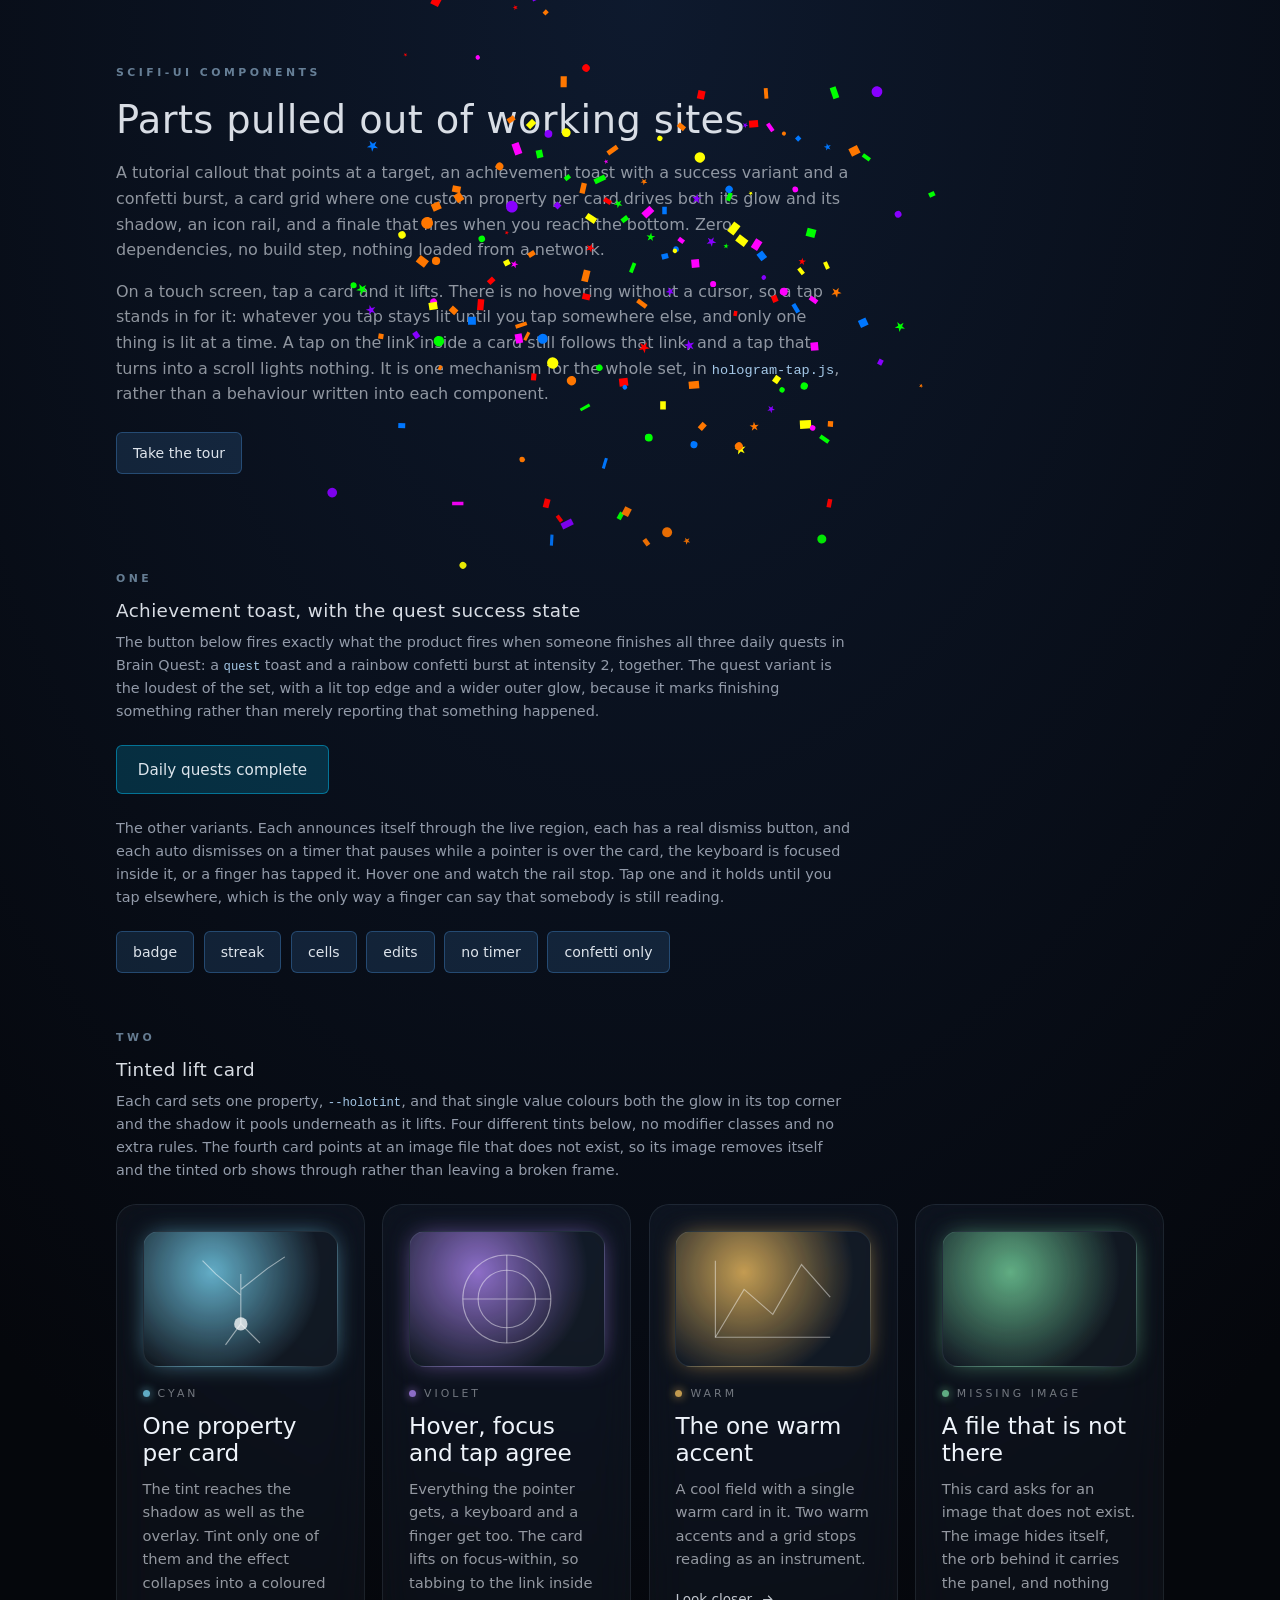
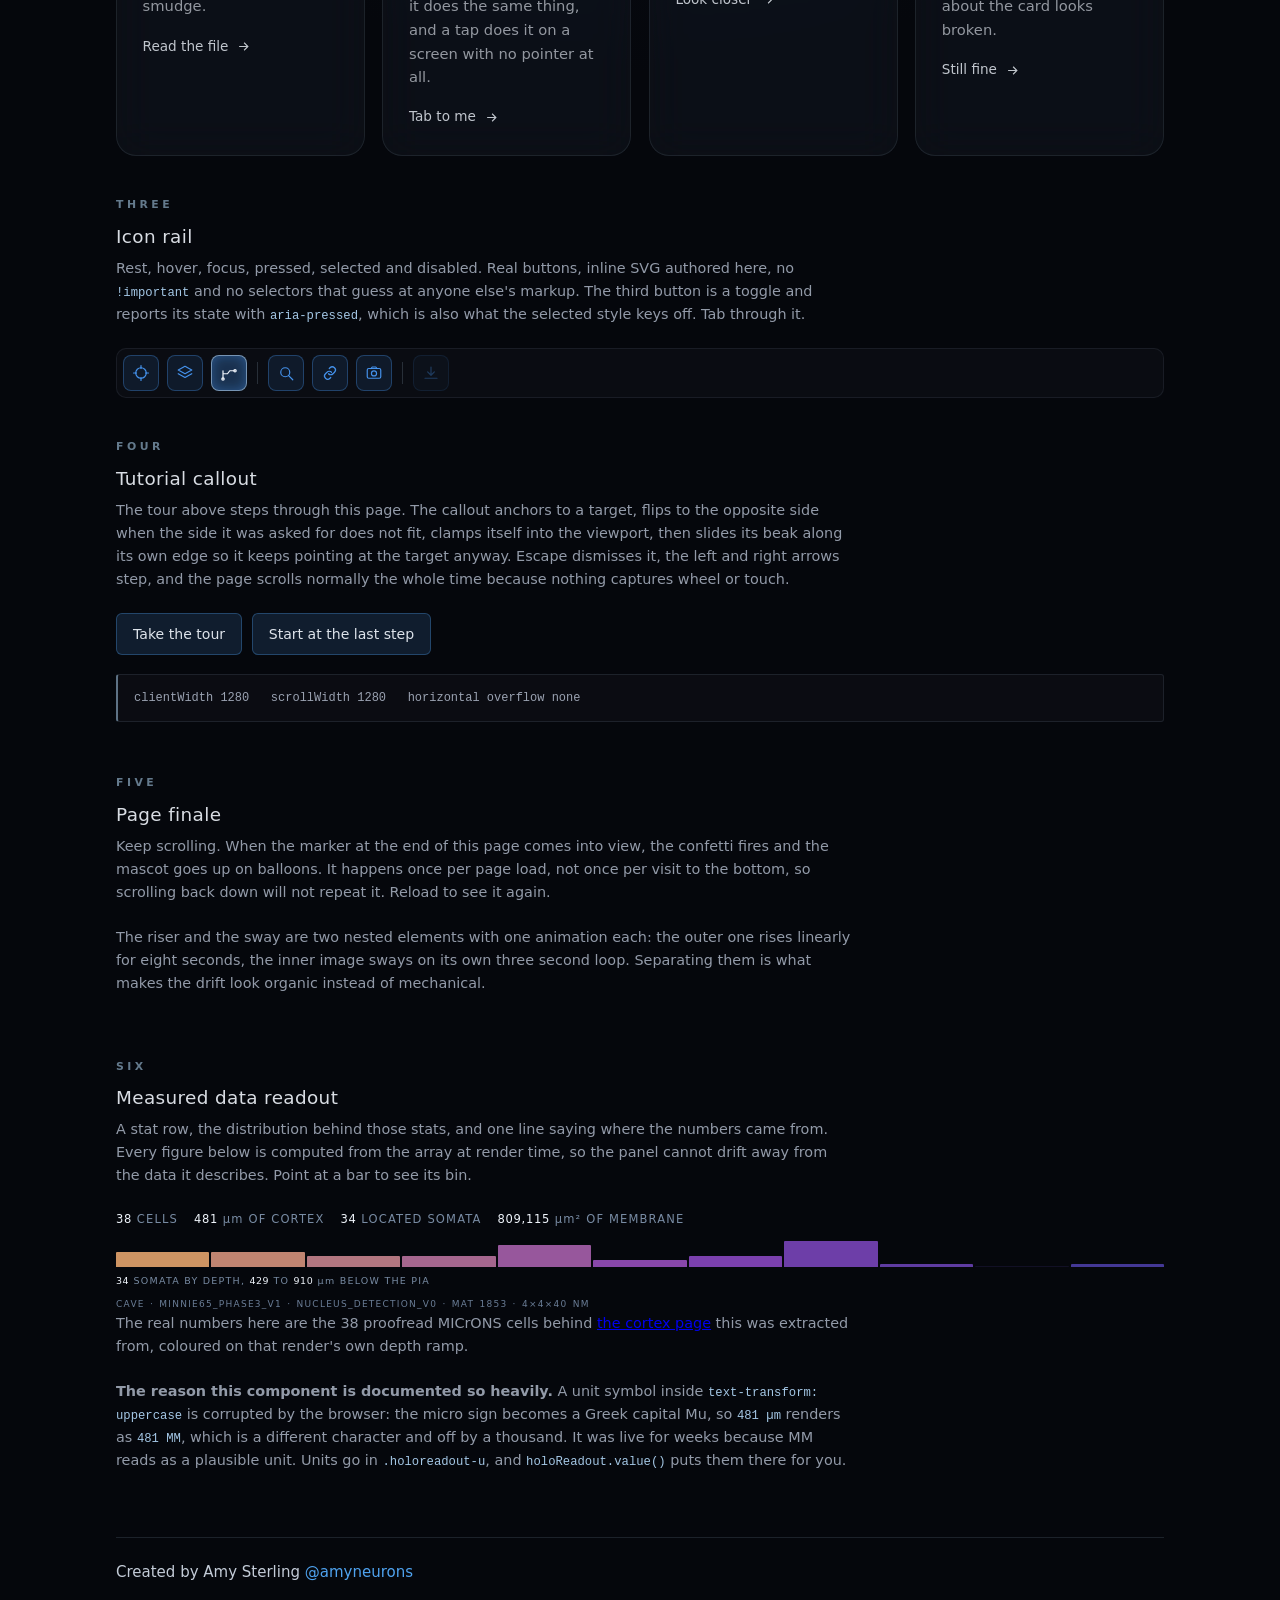
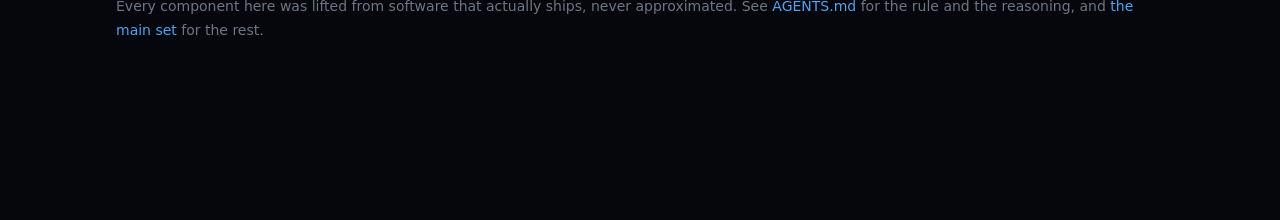
==== components/index.html @ eae4374c "Add a byline to both demo pages Created by Amy Sterling, linking @amyneurons, above the provenance l" ====
<!doctype html>
<html lang="en">
<head>
<meta charset="utf-8">
<meta name="viewport" content="width=device-width, initial-scale=1">
<title>scifi-ui components: callout, toast, tinted card, icon rail</title>

<link rel="stylesheet" href="tutorial-callout.css">
<link rel="stylesheet" href="achievement-toast.css">
<link rel="stylesheet" href="confetti-burst.css">
<link rel="stylesheet" href="tinted-card.css">
<link rel="stylesheet" href="icon-rail.css">
<link rel="stylesheet" href="page-finale.css">
<link rel="stylesheet" href="data-readout.css">

<style>
  /* Page chrome only. Nothing here is part of any component: the five
     stylesheets above are self contained and each one works alone. */
  :root {
    --holo-line: 196 228 255;
    --holo-beam: 178 216 248;
    --holo-glow:  74 150 224;
    --holo-warm: 232 169  58;
    --holo-ink:  239 244 251;
    --holo-dim:  154 162 177;
    --holo-panel: 15 18 24;
  }
  * { box-sizing: border-box; }
  body {
    margin: 0;
    padding: 0 0 6rem;
    background:
      radial-gradient(ellipse 120% 70% at 50% 0%, rgb(16 30 54 / .8), transparent 70%),
      #05070c;
    color: rgb(var(--holo-ink) / .9);
    font: 400 16px/1.6 system-ui, -apple-system, "Segoe UI", Roboto, sans-serif;
    /* the page must never scroll sideways, at any width */
    overflow-x: hidden;
  }
  .wrap { max-width: 68rem; margin: 0 auto; padding: 0 1.25rem; }
  footer { margin: 4rem 0 5rem; padding-top: 1.4rem;
           border-top: 1px solid rgb(var(--holo-line, 196 228 255) / .12);
           color: #6E7686; font-size: 14px; line-height: 1.7; }
  /* the byline reads brighter than the provenance under it: who made this is a
     different kind of fact from where the components came from */
  footer .credit { margin: 0 0 10px; color: #C4CCD8; font-size: 15px; }
  footer a { color: #4FA3F0; text-decoration: none; }
  footer a:hover, footer a:focus-visible { text-decoration: underline; }
  header { padding: 4rem 0 2.5rem; }
  h1 {
    margin: 0 0 .6rem;
    font-size: clamp(1.6rem, 4vw, 2.4rem);
    font-weight: 300;
    letter-spacing: .01em;
  }
  .lede { margin: 0; max-width: 46rem; color: rgb(var(--holo-ink) / .58); }
  section { padding: 2.5rem 0 0; }
  h2 {
    margin: 0 0 .35rem;
    font-size: 1.15rem;
    font-weight: 500;
    letter-spacing: .02em;
  }
  .note {
    margin: 0 0 1.4rem;
    max-width: 46rem;
    font-size: .9rem;
    color: rgb(var(--holo-dim) / .95);
  }
  .eyebrow {
    margin: 0 0 .5rem;
    font-size: .68rem;
    font-weight: 600;
    letter-spacing: .32em;
    text-transform: uppercase;
    color: rgb(var(--holo-beam) / .55);
  }
  .row { display: flex; flex-wrap: wrap; gap: .6rem; align-items: center; }
  .demo-btn {
    font: inherit;
    font-size: .88rem;
    padding: .55rem 1rem;
    cursor: pointer;
    color: rgb(var(--holo-ink) / .92);
    background: rgb(var(--holo-glow) / .16);
    border: 1px solid rgb(var(--holo-glow) / .34);
    border-radius: 6px;
    transition: background .2s ease, border-color .2s ease;
  }
  .demo-btn:hover, .demo-btn:focus-visible, .demo-btn.holo-on {
    background: rgb(var(--holo-glow) / .28);
    border-color: rgb(var(--holo-beam) / .7);
  }
  .demo-btn:focus-visible {
    outline: 2px solid rgb(var(--holo-beam) / .9);
    outline-offset: 2px;
  }
  .demo-btn--hero {
    font-size: .95rem;
    padding: .7rem 1.3rem;
    background: rgb(0 200 255 / .18);
    border-color: rgb(0 200 255 / .45);
  }
  .demo-btn--hero:hover, .demo-btn--hero:focus-visible,
  .demo-btn--hero.holo-on {
    background: rgb(0 200 255 / .3);
    border-color: rgb(0 200 255 / .8);
  }
  code {
    font: 500 .85em/1.5 ui-monospace, "SFMono-Regular", Menlo, Consolas, monospace;
    color: rgb(var(--holo-beam) / .92);
  }
  .measure {
    margin-top: 1.2rem;
    padding: .8rem 1rem;
    font: 500 12px/1.7 ui-monospace, "SFMono-Regular", Menlo, Consolas, monospace;
    color: rgb(var(--holo-dim));
    background: rgb(var(--holo-panel) / .6);
    border: 1px solid rgb(var(--holo-line) / .1);
    border-left: 2px solid rgb(var(--holo-beam) / .5);
    border-radius: 3px;
    white-space: pre-wrap;
  }
  @media (prefers-reduced-motion: reduce) {
    .demo-btn { transition: none; }
  }
</style>
</head>
<body>

<div class="wrap">

  <header id="demo-top">
    <p class="eyebrow">scifi-ui components</p>
    <h1>Parts pulled out of working sites</h1>
    <p class="lede">
      A tutorial callout that points at a target, an achievement toast with a
      success variant and a confetti burst, a card grid where one custom
      property per card drives both its glow and its shadow, an icon rail, and
      a finale that fires when you reach the bottom. Zero dependencies, no
      build step, nothing loaded from a network.
    </p>
    <p class="lede" style="margin-top:1rem">
      On a touch screen, tap a card and it lifts. There is no hovering without a
      cursor, so a tap stands in for it: whatever you tap stays lit until you tap
      somewhere else, and only one thing is lit at a time. A tap on the link
      inside a card still follows that link, and a tap that turns into a scroll
      lights nothing. It is one mechanism for the whole set, in
      <code>hologram-tap.js</code>, rather than a behaviour written into each
      component.
    </p>
    <p class="row" style="margin-top:1.6rem">
      <button class="demo-btn" data-holotip-start="#demo-tour">Take the tour</button>
    </p>
  </header>

  <!-- ============================================================ 1 -->
  <section>
    <p class="eyebrow">One</p>
    <h2>Achievement toast, with the quest success state</h2>
    <p class="note">
      The button below fires exactly what the product fires when someone
      finishes all three daily quests in Brain Quest: a <code>quest</code>
      toast and a rainbow confetti burst at intensity 2, together. The quest
      variant is the loudest of the set, with a lit top edge and a wider outer
      glow, because it marks finishing something rather than merely reporting
      that something happened.
    </p>
    <p class="row">
      <button class="demo-btn demo-btn--hero" id="fire-quest">
        Daily quests complete
      </button>
    </p>
    <p class="note" style="margin-top:1.4rem">
      The other variants. Each announces itself through the live region, each
      has a real dismiss button, and each auto dismisses on a timer that pauses
      while a pointer is over the card, the keyboard is focused inside it, or a
      finger has tapped it. Hover one and watch the rail stop. Tap one and it
      holds until you tap elsewhere, which is the only way a finger can say that
      somebody is still reading.
    </p>
    <p class="row" id="toast-row">
      <button class="demo-btn" data-toast="badge">badge</button>
      <button class="demo-btn" data-toast="streak">streak</button>
      <button class="demo-btn" data-toast="cells">cells</button>
      <button class="demo-btn" data-toast="edits">edits</button>
      <button class="demo-btn" data-toast="sticky">no timer</button>
      <button class="demo-btn" data-toast="burst">confetti only</button>
    </p>
  </section>

  <!-- ============================================================ 2 -->
  <section id="demo-cards">
    <p class="eyebrow">Two</p>
    <h2>Tinted lift card</h2>
    <p class="note">
      Each card sets one property, <code>--holotint</code>, and that single
      value colours both the glow in its top corner and the shadow it pools
      underneath as it lifts. Four different tints below, no modifier classes
      and no extra rules. The fourth card points at an image file that does not
      exist, so its image removes itself and the tinted orb shows through
      rather than leaving a broken frame.
    </p>
    <div class="holotint-grid">

      <article class="holotint" style="--holotint: rgba(126,224,255,0.18); --holotint-solid: rgba(126,224,255,0.75)">
        <div class="holotint-icon">
          <svg viewBox="0 0 200 140" aria-hidden="true" style="position:absolute;inset:0;width:100%;height:100%">
            <g fill="none" stroke="rgba(255,255,255,0.5)" stroke-width="1.2">
              <path d="M100 96 L100 44 M100 66 L74 44 M100 60 L128 38 M74 44 L60 30 M128 38 L146 26"/>
              <path d="M100 96 L84 118 M100 96 L120 116"/>
            </g>
            <circle cx="100" cy="96" r="7" fill="rgba(255,255,255,0.75)"/>
          </svg>
        </div>
        <p class="holotint-kicker"><span class="holotint-dot"></span>cyan</p>
        <h3 class="holotint-title">One property per card</h3>
        <p class="holotint-body">
          The tint reaches the shadow as well as the overlay. Tint only one of
          them and the effect collapses into a coloured smudge.
        </p>
        <a class="holotint-go" href="#demo-cards">
          Read the file
          <svg width="15" height="15" viewBox="0 0 24 24" fill="none"
               stroke="currentColor" stroke-width="1.8" aria-hidden="true">
            <path d="M5 12h13M13 6l6 6-6 6"/>
          </svg>
        </a>
      </article>

      <article class="holotint" style="--holotint: rgba(183,139,255,0.18); --holotint-solid: rgba(183,139,255,0.75)">
        <div class="holotint-icon">
          <svg viewBox="0 0 200 140" aria-hidden="true" style="position:absolute;inset:0;width:100%;height:100%">
            <g fill="none" stroke="rgba(255,255,255,0.45)" stroke-width="1.2">
              <circle cx="100" cy="70" r="46"/>
              <circle cx="100" cy="70" r="30"/>
              <path d="M54 70h92M100 24v92"/>
            </g>
          </svg>
        </div>
        <p class="holotint-kicker"><span class="holotint-dot"></span>violet</p>
        <h3 class="holotint-title">Hover, focus and tap agree</h3>
        <p class="holotint-body">
          Everything the pointer gets, a keyboard and a finger get too. The card
          lifts on focus-within, so tabbing to the link inside it does the same
          thing, and a tap does it on a screen with no pointer at all.
        </p>
        <a class="holotint-go" href="#demo-cards">
          Tab to me
          <svg width="15" height="15" viewBox="0 0 24 24" fill="none"
               stroke="currentColor" stroke-width="1.8" aria-hidden="true">
            <path d="M5 12h13M13 6l6 6-6 6"/>
          </svg>
        </a>
      </article>

      <article class="holotint" style="--holotint: rgba(255,200,97,0.18); --holotint-solid: rgba(255,200,97,0.75)">
        <div class="holotint-icon">
          <svg viewBox="0 0 200 140" aria-hidden="true" style="position:absolute;inset:0;width:100%;height:100%">
            <g fill="none" stroke="rgba(255,255,255,0.45)" stroke-width="1.2">
              <path d="M40 110 L70 60 L100 86 L130 34 L160 68"/>
              <path d="M40 30v80h120"/>
            </g>
          </svg>
        </div>
        <p class="holotint-kicker"><span class="holotint-dot"></span>warm</p>
        <h3 class="holotint-title">The one warm accent</h3>
        <p class="holotint-body">
          A cool field with a single warm card in it. Two warm accents and a
          grid stops reading as an instrument.
        </p>
        <a class="holotint-go" href="#demo-cards">
          Look closer
          <svg width="15" height="15" viewBox="0 0 24 24" fill="none"
               stroke="currentColor" stroke-width="1.8" aria-hidden="true">
            <path d="M5 12h13M13 6l6 6-6 6"/>
          </svg>
        </a>
      </article>

      <article class="holotint" style="--holotint: rgba(123,224,164,0.18); --holotint-solid: rgba(123,224,164,0.75)">
        <div class="holotint-icon">
          <img src="does-not-exist.webp" alt="" onerror="this.style.display='none'">
        </div>
        <p class="holotint-kicker"><span class="holotint-dot"></span>missing image</p>
        <h3 class="holotint-title">A file that is not there</h3>
        <p class="holotint-body">
          This card asks for an image that does not exist. The image hides
          itself, the orb behind it carries the panel, and nothing about the
          card looks broken.
        </p>
        <a class="holotint-go" href="#demo-cards">
          Still fine
          <svg width="15" height="15" viewBox="0 0 24 24" fill="none"
               stroke="currentColor" stroke-width="1.8" aria-hidden="true">
            <path d="M5 12h13M13 6l6 6-6 6"/>
          </svg>
        </a>
      </article>

    </div>
  </section>

  <!-- ============================================================ 3 -->
  <section>
    <p class="eyebrow">Three</p>
    <h2>Icon rail</h2>
    <p class="note">
      Rest, hover, focus, pressed, selected and disabled. Real buttons, inline
      SVG authored here, no <code>!important</code> and no selectors that guess
      at anyone else's markup. The third button is a toggle and reports its
      state with <code>aria-pressed</code>, which is also what the selected
      style keys off. Tab through it.
    </p>
    <div class="holoiconrail" id="demo-rail" role="toolbar" aria-label="Viewer tools">
      <button class="holoiconrail-btn" type="button" title="Center the view" aria-label="Center the view">
        <svg viewBox="0 0 24 24" aria-hidden="true">
          <circle cx="12" cy="12" r="7"/>
          <path d="M12 2v4M12 18v4M2 12h4M18 12h4"/>
        </svg>
      </button>
      <button class="holoiconrail-btn" type="button" title="Layers" aria-label="Layers">
        <svg viewBox="0 0 24 24" aria-hidden="true">
          <path d="M12 3l9 5-9 5-9-5 9-5z"/>
          <path d="M3 13l9 5 9-5"/>
        </svg>
      </button>
      <button class="holoiconrail-btn" type="button" title="Follow the trace"
              aria-label="Follow the trace" aria-pressed="true">
        <svg viewBox="0 0 24 24" aria-hidden="true">
          <path d="M4 20V9M4 13h6l3-4h7"/>
          <circle cx="4" cy="20" r="1.6"/>
          <circle cx="20" cy="9" r="1.6"/>
        </svg>
      </button>
      <span class="holoiconrail-sep" aria-hidden="true"></span>
      <button class="holoiconrail-btn" type="button" title="Search" aria-label="Search">
        <svg viewBox="0 0 24 24" aria-hidden="true">
          <circle cx="11" cy="11" r="6"/>
          <path d="M15.5 15.5L21 21"/>
        </svg>
      </button>
      <button class="holoiconrail-btn" type="button" title="Copy a link" aria-label="Copy a link">
        <svg viewBox="0 0 24 24" aria-hidden="true">
          <path d="M10 13a4 4 0 006 0l2-2a4 4 0 10-6-6l-1 1"/>
          <path d="M14 11a4 4 0 00-6 0l-2 2a4 4 0 106 6l1-1"/>
        </svg>
      </button>
      <button class="holoiconrail-btn" type="button" title="Capture a frame" aria-label="Capture a frame">
        <svg viewBox="0 0 24 24" aria-hidden="true">
          <rect x="3" y="6" width="18" height="13" rx="2"/>
          <circle cx="12" cy="12.5" r="3.4"/>
          <path d="M8 6l1.6-2h4.8L16 6"/>
        </svg>
      </button>
      <span class="holoiconrail-sep" aria-hidden="true"></span>
      <button class="holoiconrail-btn" type="button" title="Nothing loaded yet"
              aria-label="Nothing loaded yet" disabled>
        <svg viewBox="0 0 24 24" aria-hidden="true">
          <path d="M12 4v11M7.5 10.5L12 15l4.5-4.5"/>
          <path d="M4 19h16"/>
        </svg>
      </button>
    </div>
  </section>

  <!-- ============================================================ 4 -->
  <section>
    <p class="eyebrow">Four</p>
    <h2>Tutorial callout</h2>
    <p class="note">
      The tour above steps through this page. The callout anchors to a target,
      flips to the opposite side when the side it was asked for does not fit,
      clamps itself into the viewport, then slides its beak along its own edge
      so it keeps pointing at the target anyway. Escape dismisses it, the left
      and right arrows step, and the page scrolls normally the whole time
      because nothing captures wheel or touch.
    </p>
    <p class="row">
      <button class="demo-btn" data-holotip-start="#demo-tour">Take the tour</button>
      <button class="demo-btn" id="tour-from-end">Start at the last step</button>
    </p>
    <p class="measure" id="measure">Measuring.</p>
  </section>

  <!-- ============================================================ 5 -->
  <section>
    <p class="eyebrow">Five</p>
    <h2>Page finale</h2>
    <p class="note">
      Keep scrolling. When the marker at the end of this page comes into view,
      the confetti fires and the mascot goes up on balloons. It happens once
      per page load, not once per visit to the bottom, so scrolling back down
      will not repeat it. Reload to see it again.
    </p>
    <p class="note">
      The riser and the sway are two nested elements with one animation each:
      the outer one rises linearly for eight seconds, the inner image sways on
      its own three second loop. Separating them is what makes the drift look
      organic instead of mechanical.
    </p>
  </section>

  <!-- ============================================================ 6 -->
  <section>
    <p class="eyebrow">Six</p>
    <h2>Measured data readout</h2>
    <p class="note">
      A stat row, the distribution behind those stats, and one line saying
      where the numbers came from. Every figure below is computed from the
      array at render time, so the panel cannot drift away from the data it
      describes. Point at a bar to see its bin.
    </p>
    <div class="holoreadout" id="demo-readout"></div>
    <p class="note">
      The real numbers here are the 38 proofread MICrONS cells behind
      <a href="https://amyleesterling.github.io/microns/">the cortex page</a>
      this was extracted from, coloured on that render's own depth ramp.
    </p>
    <p class="note">
      <b>The reason this component is documented so heavily.</b> A unit symbol
      inside <code>text-transform: uppercase</code> is corrupted by the
      browser: the micro sign becomes a Greek capital Mu, so
      <code>481 µm</code> renders as <code>481 MM</code>, which is a different
      character and off by a thousand. It was live for weeks because MM reads
      as a plausible unit. Units go in <code>.holoreadout-u</code>, and
      <code>holoReadout.value()</code> puts them there for you.
    </p>
  </section>

  <footer>
    <p class="credit">Created by Amy Sterling
      <a href="https://x.com/amyneurons" rel="me noopener">@amyneurons</a></p>
    Every component here was lifted from software that actually ships, never
    approximated. See <a href="../AGENTS.md">AGENTS.md</a> for the rule and the
    reasoning, and <a href="../index.html">the main set</a> for the rest.
  </footer>

</div>

<!-- The sentinel. Zero height, watched by an IntersectionObserver. The image
     path is an attribute because nobody else has this mascot. -->
<div class="holofinale"
     data-holofinale-src="../media/nurro-balloons.png"
     data-holofinale-palette="rainbow"
     data-holofinale-intensity="2"></div>

<!-- The tour itself. Copy lives in the markup, hidden until the script
     reads it, so there is one place to edit a step. -->
<ol class="holotip-steps" id="demo-tour" hidden>
  <li data-holotip-target="#demo-top" data-holotip-side="bottom"
      data-holotip-title="Four components">
    <p>
      Four parts, each pulled out of a site that was already using it. This
      callout is one of them.
    </p>
  </li>
  <li data-holotip-target="#fire-quest" data-holotip-side="right"
      data-holotip-title="The success state">
    <p>
      This is the one Brain Quest fires when all three daily quests are done:
      a quest toast plus a rainbow burst. Press it after the tour.
    </p>
  </li>
  <li data-holotip-target="#demo-cards" data-holotip-side="top"
      data-holotip-title="One property">
    <p>
      Every card here sets a single custom property, and that value drives
      both its corner glow and the colour of the shadow it casts.
    </p>
  </li>
  <li data-holotip-target="#demo-rail" data-holotip-side="top"
      data-holotip-title="Icon rail" data-holotip-next="finish">
    <p>
      Above this time, and the beak has slid along the bottom edge to stay over
      the rail even though the panel is nowhere near centred on it.
    </p>
  </li>
</ol>

<!-- The main set's script rides along with the components, the way it would on
     a real page using both. It finds nothing of its own to build here, and the
     point is that it now leaves the icon rail alone: before the rail was
     renamed off `holorail`, the section rail builder claimed this page's rail
     and emptied it. -->
<script src="../hologram.js"></script>
<script src="../hologram-tap.js"></script>
<script src="tutorial-callout.js"></script>
<script src="achievement-toast.js"></script>
<script src="confetti-burst.js"></script>
<script src="page-finale.js"></script>
<script src="data-readout.js"></script>

<script>
  /* Demo wiring only. None of this is part of a component. */

  /* The featured example: what the product actually does when the third
     daily quest is proofread. One toast, one burst, at the same moment. */
  document.getElementById("fire-quest").addEventListener("click", function () {
    holotoast({
      tone: "quest",
      icon: "\u{1F9E0}",
      title: "Daily quests complete",
      sub: "All three quests done. You are a neuroscience hero.",
      duration: 6000
    });
    holoburst("rainbow", 2);
  });

  var SAMPLES = {
    badge:  { tone: "badge",  icon: "\u{1F3C5}", title: "Astrolabe",
              sub: "You explored 25 cells across three datasets.", duration: 5000 },
    streak: { tone: "streak", icon: "\u{1F525}", title: "30 day streak",
              sub: "Thirty days of continuous contribution.", duration: 5000 },
    cells:  { tone: "cells",  icon: "\u{1F9EC}", title: "Cell complete",
              sub: "Plus one cell brings your total to 118.", duration: 5000 },
    edits:  { tone: "edits",  icon: "⚡",    title: "1,000 edits",
              sub: "Your contribution is shaping the connectome.", duration: 5000 },
    sticky: { tone: "badge",  icon: "\u{1F4CC}", title: "No timer on this one",
              sub: "Duration 0, so it stays until you dismiss it.", duration: 0 }
  };

  document.getElementById("toast-row").addEventListener("click", function (e) {
    var btn = e.target.closest("[data-toast]");
    if (!btn) return;
    var key = btn.getAttribute("data-toast");
    if (key === "burst") { holoburst("gold", 1.5); return; }
    holotoast(SAMPLES[key]);
  });

  document.getElementById("tour-from-end").addEventListener("click", function () {
    var tour = holotip.fromList("#demo-tour");
    if (tour) tour.start(tour.steps.length - 1);
  });

  /* Report the one measurement that matters on a page of components: whether
     any of them pushed the document wider than the viewport. */
  function measure() {
    var d = document.documentElement;
    var over = d.scrollWidth - d.clientWidth;
    document.getElementById("measure").textContent =
      "clientWidth " + d.clientWidth +
      "   scrollWidth " + d.scrollWidth +
      "   horizontal overflow " + (over > 0 ? over + "px" : "none");
  }
  measure();
  window.addEventListener("resize", measure);
</script>

<script>
  /* Demo wiring for the readout. The numbers are the real ones: the 38
     proofread MICrONS cells behind the cortex page this was extracted from,
     34 of which have a soma on record, binned at 50 µm. */
  (function () {
    var BINS = [4, 4, 3, 3, 6, 2, 3, 7, 1, 0, 1];   // 400 µm to 950 µm
    var LO = 400, W = 50;

    /* the render's own ramp: gold at the pia, through violet, to deep blue,
       lerped in sRGB. Never lerp a ramp like this in HSV; blue to gold takes
       the long way round and invents a green neither stop contains. */
    var STOPS = [[0, [0xFF, 0xC2, 0x4A]], [0.5, [0x8E, 0x46, 0xC0]],
                 [1, [0x1D, 0x35, 0x8F]]];
    function ramp(t) {
      t = Math.min(1, Math.max(0, t));
      for (var i = 0; i < STOPS.length - 1; i++) {
        var a = STOPS[i], b = STOPS[i + 1];
        if (t <= b[0]) {
          var u = (t - a[0]) / (b[0] - a[0]);
          return "rgb(" + a[1].map(function (c, k) {
            return Math.round(c + (b[1][k] - c) * u);
          }).join(",") + ")";
        }
      }
      return "rgb(29,53,143)";
    }
    /* the same normalisation the render used: per vertex depth percentiles */
    function depthColour(d) { return ramp((d - 321) / (1074 - 321)); }

    var v = holoReadout.value;
    holoReadout(document.getElementById("demo-readout"), {
      stats: [
        { value: 38, label: "cells" },
        { value: 481, unit: "µm", label: "of cortex" },
        { value: 34, label: "located somata" },
        { value: 809115, unit: "µm²", label: "of membrane" },
      ],
      histogram: {
        values: BINS,
        colour: function (i) { return depthColour(LO + (i + 0.5) * W); },
        label: "34 somata by depth, 429 to 910 micrometres below the pia",
        binLabel: function (i, n) {
          return (LO + i * W) + " to " + (LO + (i + 1) * W) + " µm: " +
                 n + (n === 1 ? " soma" : " somata");
        },
      },
      caption: v(34) + " somata by depth, " + v(429) + " to " +
               v(910, "µm") + " below the pia",
      provenance: "CAVE · minnie65_phase3_v1 · nucleus_detection_v0 · " +
                  "mat 1853 · 4×4×40 nm",
    });
  })();
</script>

</body>
</html>
---- components/tutorial-callout.css ----
/* ---- tutorial callout (holotip) -----------------------------------------
   An anchored callout that points at a target element and steps through a
   sequence. Reimplemented from TutorialStep.vue in the EyeWire II extension,
   where it was a Vue component bound to that project's step store.

   Surface, microchip corner brackets, beak, letter by letter title reveal,
   progress rail and step counter all come from the original. Two things did
   not: the full screen blocker div that sat behind the card, and the target
   highlight ring that pulsed on a 1.6s infinite loop. A tour card has no
   business locking the page, and a ring that never stops reads as a status
   light rather than as "look here", so the ring here is lit once and held.

   Positioning is done by tutorial-callout.js. The panel is position fixed, so
   nothing about it captures wheel or touch events and the page scrolls
   normally underneath.

   Every colour is a token with a concrete fallback, so this file works pasted
   into a page that defines no tokens at all. */

.holotip {
  position: fixed;
  z-index: 90;
  box-sizing: border-box;
  width: min(350px, calc(100% - 24px));
  max-width: 350px;
  /* left and top are written by the script. These keep the panel on screen
     for the one frame before that happens. */
  left: 12px;
  top: 12px;

  display: grid;
  justify-items: stretch;
  grid-row-gap: 15px;
  padding: 26px 26px 18px;

  font: 300 15px/1.55 system-ui, -apple-system, "Segoe UI", Roboto, sans-serif;
  color: rgb(var(--holo-ink, 239 244 251) / .88);

  border: 1px solid rgb(var(--holo-line, 196 228 255) / .22);
  border-radius: 8px;
  /* higher base opacity than a normal glass panel, because a callout floats
     over whatever it is pointing at and has to stay readable there */
  background:
    linear-gradient(135deg,
      rgb(var(--holo-panel, 15 18 24) / .95),
      rgb(14 10 36 / .93));
  backdrop-filter: blur(20px) saturate(1.1);
  -webkit-backdrop-filter: blur(20px) saturate(1.1);
  box-shadow:
    0 0 20px rgb(var(--holo-glow, 74 150 224) / .12),
    0 8px 32px rgb(0 0 0 / .45);

  animation: holotip-in 220ms ease-out both;
}

.holotip:focus { outline: none; }

.holotip:focus-visible {
  outline: 2px solid rgb(var(--holo-beam, 178 216 248) / .9);
  outline-offset: 3px;
}

/* the entrance. A fade out of a blur rather than a slide, so the card does
   not appear to travel away from the thing it is pointing at */
@keyframes holotip-in {
  from { opacity: 0; filter: blur(4px); }
  to   { opacity: 1; filter: blur(0); }
}

/* ---- the beak ----------------------------------------------------------
   A zero size box with one coloured border, so the triangle costs no markup
   beyond the one span. data-side names the side of the target the panel sits
   on, so side bottom means the panel is below and the beak points up.

   --holotip-beak is a px offset along the panel edge, written by the script
   after the panel has been clamped into the viewport. That is what keeps the
   beak on the target when the panel itself had to slide sideways to fit. */
.holotip-beak {
  position: absolute;
  width: 0;
  height: 0;
  border: 11px solid transparent;
  filter: drop-shadow(0 0 10px rgb(var(--holo-glow, 74 150 224) / .5));
}

.holotip[data-side="bottom"] > .holotip-beak {
  top: -22px;
  left: var(--holotip-beak, 50%);
  margin-left: -11px;
  border-bottom-color: rgb(var(--holo-beam, 178 216 248) / .6);
}

.holotip[data-side="top"] > .holotip-beak {
  bottom: -22px;
  left: var(--holotip-beak, 50%);
  margin-left: -11px;
  border-top-color: rgb(var(--holo-beam, 178 216 248) / .6);
}

.holotip[data-side="right"] > .holotip-beak {
  left: -22px;
  top: var(--holotip-beak, 50%);
  margin-top: -11px;
  border-right-color: rgb(var(--holo-beam, 178 216 248) / .6);
}

.holotip[data-side="left"] > .holotip-beak {
  right: -22px;
  top: var(--holotip-beak, 50%);
  margin-top: -11px;
  border-left-color: rgb(var(--holo-beam, 178 216 248) / .6);
}

/* a step with no target has nothing to point at */
.holotip[data-side="center"] > .holotip-beak { display: none; }

/* ---- microchip corner brackets ----------------------------------------
   An L at each corner plus a short trace running away from it. Lifted from
   the original almost value for value: 20px arms at 1.5px, then an 8px stub
   at lower opacity. It is the detail that makes the card read as an
   instrument rather than as a tooltip. */
.holotip-corner {
  position: absolute;
  width: 20px;
  height: 20px;
  pointer-events: none;
}

.holotip-corner::before,
.holotip-corner::after {
  content: "";
  position: absolute;
}

.holotip-corner--tl {
  top: -1px; left: -1px;
  border-top: 1.5px solid rgb(var(--holo-line, 196 228 255) / .55);
  border-left: 1.5px solid rgb(var(--holo-line, 196 228 255) / .55);
}

.holotip-corner--tl::before {
  top: -1.5px; left: 20px; width: 8px;
  border-top: 1.5px solid rgb(var(--holo-line, 196 228 255) / .3);
}

.holotip-corner--tl::after {
  top: 20px; left: -1.5px; height: 8px;
  border-left: 1.5px solid rgb(var(--holo-line, 196 228 255) / .3);
}

.holotip-corner--tr {
  top: -1px; right: -1px;
  border-top: 1.5px solid rgb(var(--holo-line, 196 228 255) / .55);
  border-right: 1.5px solid rgb(var(--holo-line, 196 228 255) / .55);
}

.holotip-corner--tr::before {
  top: -1.5px; right: 20px; width: 8px;
  border-top: 1.5px solid rgb(var(--holo-line, 196 228 255) / .3);
}

.holotip-corner--bl {
  bottom: -1px; left: -1px;
  border-bottom: 1.5px solid rgb(var(--holo-line, 196 228 255) / .55);
  border-left: 1.5px solid rgb(var(--holo-line, 196 228 255) / .55);
}

.holotip-corner--bl::before {
  bottom: -1.5px; left: 20px; width: 8px;
  border-bottom: 1.5px solid rgb(var(--holo-line, 196 228 255) / .3);
}

.holotip-corner--br {
  bottom: -1px; right: -1px;
  border-bottom: 1.5px solid rgb(var(--holo-line, 196 228 255) / .55);
  border-right: 1.5px solid rgb(var(--holo-line, 196 228 255) / .55);
}

.holotip-corner--br::before {
  bottom: -1.5px; right: 20px; width: 8px;
  border-bottom: 1.5px solid rgb(var(--holo-line, 196 228 255) / .3);
}

/* ---- title -------------------------------------------------------------
   One span per character, each with its own delay, so the title assembles.
   The stagger is capped in the script rather than multiplied out per index,
   because a long title with an uncapped stagger finishes after the reader
   has already started on the body copy. */
.holotip-title {
  margin: 0;
  font-size: 19px;
  font-weight: 400;
  letter-spacing: .01em;
  color: rgb(var(--holo-ink, 239 244 251) / .96);
  display: flex;
  flex-wrap: wrap;
  gap: 1px;
  /* room for the close button */
  padding-right: 26px;
}

.holotip-letter {
  display: inline-block;
  opacity: 0;
  animation: holotip-letter 400ms ease-out forwards;
}

@keyframes holotip-letter {
  0%   { opacity: 0; transform: translateY(8px) scale(.8); }
  60%  { opacity: 1; transform: translateY(-2px) scale(1.05); }
  100% { opacity: 1; transform: translateY(0) scale(1); }
}

.holotip-body { margin: 0; }

.holotip-body > :first-child { margin-top: 0; }

.holotip-body > :last-child { margin-bottom: 0; }

.holotip-body p { margin: 0 0 .7em; }

.holotip-body a { color: rgb(var(--holo-beam, 178 216 248)); }

.holotip-body a:hover, .holotip-body a:focus-visible,
.holotip-body a.holo-on { color: rgb(210 238 255); }

/* ---- controls ---------------------------------------------------------- */
.holotip-actions {
  position: relative;
  display: flex;
  align-items: center;
  justify-content: center;
  min-height: 26px;
}

.holotip-actions button {
  font: inherit;
  cursor: pointer;
  text-transform: uppercase;
  letter-spacing: .08em;
  color: rgb(var(--holo-ink, 239 244 251) / .9);
  background: none;
  transition: background .2s ease, opacity .2s ease, border-color .2s ease;
}

.holotip-next {
  border: 1px solid rgb(var(--holo-line, 196 228 255) / .45);
  border-radius: 999px;
  padding: 3px 18px;
  font-size: 13px;
}

.holotip-next:hover, .holotip-next:focus-visible, .holotip-next.holo-on {
  background: rgb(var(--holo-line, 196 228 255) / .16);
  border-color: rgb(var(--holo-beam, 178 216 248) / .8);
}

.holotip-back {
  position: absolute;
  left: 0;
  border: 0;
  padding: 3px 0;
  font-size: 12.5px;
  font-style: normal;
  opacity: .5;
}

.holotip-back:hover, .holotip-back:focus-visible,
.holotip-back.holo-on { opacity: 1; }

.holotip-count {
  position: absolute;
  right: 0;
  bottom: -2px;
  font: 500 11px/1 ui-monospace, "SFMono-Regular", Menlo, Consolas, monospace;
  font-variant-numeric: tabular-nums;
  letter-spacing: .08em;
  opacity: .45;
}

.holotip-close {
  position: absolute;
  top: 4px;
  right: 4px;
  width: 26px;
  height: 26px;
  padding: 0;
  border: 0;
  border-radius: 4px;
  background: none;
  cursor: pointer;
  font: 300 21px/1 system-ui, sans-serif;
  color: rgb(var(--holo-ink, 239 244 251) / .75);
  transition: background .2s ease, color .2s ease;
}

.holotip-close:hover, .holotip-close:focus-visible, .holotip-close.holo-on {
  background: rgb(var(--holo-line, 196 228 255) / .14);
  color: rgb(var(--holo-ink, 239 244 251));
}

.holotip button:focus-visible {
  outline: 2px solid rgb(var(--holo-beam, 178 216 248) / .9);
  outline-offset: 2px;
}

/* the rail reports the step it is actually on, so the width is set inline by
   the script from the real index rather than animated for effect */
.holotip-rail {
  width: 100%;
  height: 3px;
  margin-top: 2px;
  border-radius: 2px;
  overflow: hidden;
  background: rgb(var(--holo-ink, 239 244 251) / .09);
}

.holotip-rail i {
  display: block;
  height: 100%;
  width: calc(var(--holotip-progress, 0) * 100%);
  border-radius: 2px;
  background: linear-gradient(90deg,
    rgb(var(--holo-beam, 178 216 248)), rgb(128 255 204));
  transition: width .5s cubic-bezier(.25, .8, .25, 1);
}

/* ---- the target -------------------------------------------------------
   Added to whatever the current step points at. Lit once and held: no loop,
   because the card next to it already says which element this is about. */
.holotip-target {
  position: relative;
  z-index: 89;
  outline: 2px solid rgb(var(--holo-beam, 178 216 248) / .85);
  outline-offset: 3px;
  border-radius: 6px;
  box-shadow: 0 0 22px 2px rgb(var(--holo-glow, 74 150 224) / .55);
  transition: outline-color .2s ease, box-shadow .2s ease;
}

@media (prefers-reduced-motion: reduce) {
  .holotip { animation: none; }
  .holotip-letter { opacity: 1; animation: none; }
  .holotip-rail i, .holotip-target,
  .holotip-actions button, .holotip-close { transition: none; }
}
---- components/achievement-toast.css ----
/* ---- achievement toast (holotoast) --------------------------------------
   From AchievementToast.vue in the EyeWire II extension: 1777 lines, about
   1171 of CSS and 35 keyframe blocks. Most of that density belongs to two
   full screen takeover overlays that happen to live in the same file as the
   toast. What is here is the toast itself, plus the one variant that file
   uses for a success state.

   Kept from the original: the surface, the type accents, the slide and
   overshoot entrance, the icon tile, the emoji pop, the sparkle pass and the
   countdown rail that shows how long is left before the toast leaves.

   Left out, and why: the hero overlay and the batch overlay, which together
   own roughly 21 of the 35 keyframes and are modal spectacles rather than
   toasts. Every infinite loop went with them, including the one inside the
   toast proper, an alternating drop shadow on the badge image, because a
   notice that pulses forever reads as a status light. The list of what went
   is in the report; the short version is that six keyframes do the work of
   thirty five once the two overlays are out.

   Variants: holotoast--quest (a success state, the loudest of them),
   holotoast--badge, holotoast--streak, holotoast--edits, holotoast--cells.

   The region is a live region, so a toast announces itself. Every colour
   carries a concrete fallback. */

.holotoast-region {
  position: fixed;
  top: 16px;
  right: 16px;
  /* left plus margin rather than a width, so a 360px card can never push
     past a 375px viewport and scroll the page sideways */
  left: 16px;
  max-width: 360px;
  margin-left: auto;
  z-index: 9999;
  display: flex;
  flex-direction: column;
  align-items: stretch;
  gap: 8px;
  /* the region is a pass through. Only the cards inside take the pointer */
  pointer-events: none;
}

.holotoast {
  position: relative;
  display: flex;
  align-items: center;
  gap: 12px;
  padding: 12px 40px 12px 14px;
  overflow: hidden;
  pointer-events: auto;

  font: 400 13px/1.35 system-ui, -apple-system, "Segoe UI", Roboto, sans-serif;
  color: rgb(var(--holo-ink, 239 244 251) / .9);

  border: 1px solid rgb(var(--holo-glow, 74 150 224) / .34);
  border-radius: 10px;
  background: rgb(var(--holo-panel, 15 18 24) / .96);
  backdrop-filter: blur(8px) saturate(1.2);
  -webkit-backdrop-filter: blur(8px) saturate(1.2);
  box-shadow:
    0 8px 32px rgb(0 0 0 / .5),
    0 0 40px rgb(var(--holo-glow, 74 150 224) / .06);

  animation: holotoast-in 350ms cubic-bezier(.34, 1.56, .64, 1) both;
}

/* the leaving state is a class rather than a transition, so the card cannot
   be caught halfway by a second dismiss */
.holotoast.is-leaving {
  animation: holotoast-out 250ms ease-in both;
  pointer-events: none;
}

@keyframes holotoast-in {
  from { opacity: 0; transform: translateX(100px) scale(.8); }
  to   { opacity: 1; transform: translateX(0) scale(1); }
}

@keyframes holotoast-out {
  from { opacity: 1; transform: translateX(0) scale(1); }
  to   { opacity: 0; transform: translateX(60px) scale(.9); }
}

/* one pass of light across the surface when the card lands. This is the whole
   of what survived from the overlay shimmer, the border spin and the vertical
   scan in the original, which were three separate infinite animations. */
.holotoast::before {
  content: "";
  position: absolute;
  inset: 0;
  pointer-events: none;
  background: linear-gradient(100deg,
    transparent 0%,
    rgb(var(--holo-line, 196 228 255) / .12) 45%,
    rgb(var(--holo-line, 196 228 255) / .22) 50%,
    rgb(var(--holo-line, 196 228 255) / .12) 55%,
    transparent 100%);
  background-size: 220% 100%;
  background-repeat: no-repeat;
  animation: holotoast-glint 900ms ease-out 120ms both;
}

@keyframes holotoast-glint {
  from { background-position: -120% 0; }
  to   { background-position: 220% 0; }
}

/* ---- icon -------------------------------------------------------------- */
.holotoast-icon {
  flex: 0 0 auto;
  width: 40px;
  height: 40px;
  display: flex;
  align-items: center;
  justify-content: center;
  border-radius: 8px;
  background: rgb(var(--holo-line, 196 228 255) / .04);
}

.holotoast-icon img {
  width: 32px;
  height: 32px;
  object-fit: contain;
}

.holotoast-emoji {
  font-size: 22px;
  line-height: 1;
  animation: holotoast-pop 500ms cubic-bezier(.34, 1.56, .64, 1) both;
}

@keyframes holotoast-pop {
  0%   { opacity: 0; transform: scale(.3); }
  60%  { opacity: 1; transform: scale(1.2); }
  100% { opacity: 1; transform: scale(1); }
}

/* ---- text -------------------------------------------------------------- */
.holotoast-text { flex: 1 1 auto; min-width: 0; }

.holotoast-title {
  margin: 0;
  font-size: 13px;
  font-weight: 700;
  letter-spacing: .01em;
  color: rgb(var(--holo-ink, 239 244 251));
  white-space: nowrap;
  overflow: hidden;
  text-overflow: ellipsis;
}

/* the original clipped the subtitle to one line as well, which cut most of
   its own copy in half. Two lines, then clip. */
.holotoast-sub {
  margin: 2px 0 0;
  font-size: 11.5px;
  line-height: 1.4;
  color: rgb(var(--holo-dim, 154 162 177) / .95);
  display: -webkit-box;
  -webkit-line-clamp: 2;
  -webkit-box-orient: vertical;
  overflow: hidden;
}

/* ---- dismiss ----------------------------------------------------------- */
.holotoast-close {
  position: absolute;
  top: 6px;
  right: 6px;
  width: 26px;
  height: 26px;
  padding: 0;
  border: 0;
  border-radius: 5px;
  background: none;
  cursor: pointer;
  font: 300 19px/1 system-ui, sans-serif;
  color: rgb(var(--holo-ink, 239 244 251) / .6);
  transition: background .18s ease, color .18s ease;
}

.holotoast-close:hover, .holotoast-close:focus-visible,
.holotoast-close.holo-on {
  background: rgb(var(--holo-line, 196 228 255) / .14);
  color: rgb(var(--holo-ink, 239 244 251));
}

.holotoast-close:focus-visible {
  outline: 2px solid rgb(var(--holo-beam, 178 216 248) / .9);
  outline-offset: 1px;
}

/* ---- countdown rail ---------------------------------------------------
   Reports the real remaining time, and pauses with the timer when a pointer
   or the keyboard is on the card. The duration comes in as a custom property
   so the bar and the timer cannot drift apart. */
.holotoast-rail {
  position: absolute;
  left: 0;
  right: 0;
  bottom: 0;
  height: 2px;
}

.holotoast-rail i {
  display: block;
  height: 100%;
  width: 100%;
  transform-origin: left center;
  background: rgb(var(--holo-beam, 178 216 248) / .45);
  animation: holotoast-count var(--holotoast-duration, 5000ms) linear both;
}

/* a tap holds the card the same way a pointer resting on it does, so a reader
   on a phone gets the same chance to finish the sentence. The script pauses the
   real timer on the same signal, or the rail would stop while the countdown it
   is reporting carried on. */
.holotoast:hover .holotoast-rail i,
.holotoast:focus-within .holotoast-rail i,
.holotoast.holo-on .holotoast-rail i,
.holotoast.is-paused .holotoast-rail i {
  animation-play-state: paused;
}

@keyframes holotoast-count {
  from { transform: scaleX(1); }
  to   { transform: scaleX(0); }
}

/* ---- sparkles ---------------------------------------------------------
   Six marks that leave the card once as it lands. One pass, forwards, then
   they sit at opacity 0 costing nothing. */
.holotoast-sparks {
  position: absolute;
  inset: 0;
  overflow: hidden;
  pointer-events: none;
}

.holotoast-sparks i {
  position: absolute;
  top: 50%;
  left: calc(10% + var(--i, 1) * 14%);
  width: 3px;
  height: 3px;
  border-radius: 50%;
  background: rgb(var(--holo-line, 196 228 255) / .6);
  animation: holotoast-spark 1200ms ease-out both;
  animation-delay: calc(var(--i, 1) * 80ms);
}

@keyframes holotoast-spark {
  0%   { opacity: 1; transform: translate(0, 0) scale(1); }
  50%  { opacity: .8; transform: translate(calc((var(--i, 1) - 3) * 8px), -20px) scale(.6); }
  100% { opacity: 0; transform: translate(calc((var(--i, 1) - 3) * 14px), -35px) scale(0); }
}

/* ---- variants ---------------------------------------------------------
   One accent colour per type, applied to the border, the icon tile, the
   title, the rail and the sparkles. That is the whole of the type system in
   the original and it is the right amount. */

/* quest, the success state. The loudest of the set: it gets the wider outer
   glow and a lit top edge, because it fires when someone finishes something
   rather than when something merely happened. */
.holotoast--quest {
  border-color: rgb(0 200 255 / .35);
  box-shadow:
    0 8px 32px rgb(0 0 0 / .5),
    0 0 60px rgb(0 200 255 / .14);
}

.holotoast--quest::after {
  content: "";
  position: absolute;
  top: 0;
  left: 10%;
  right: 10%;
  height: 1px;
  pointer-events: none;
  background: linear-gradient(90deg,
    transparent, rgb(0 200 255 / .75), transparent);
}

.holotoast--quest .holotoast-icon  { background: rgb(0 200 255 / .12); }
.holotoast--quest .holotoast-title { color: rgb(0 200 255); }
.holotoast--quest .holotoast-rail i { background: rgb(0 200 255 / .45); }
.holotoast--quest .holotoast-sparks i { background: rgb(0 200 255 / .7); }

.holotoast--badge { border-color: rgb(206 147 216 / .3); }
.holotoast--badge .holotoast-icon  { background: rgb(206 147 216 / .1); }
.holotoast--badge .holotoast-title { color: rgb(206 147 216); }
.holotoast--badge .holotoast-rail i { background: rgb(206 147 216 / .45); }
.holotoast--badge .holotoast-sparks i { background: rgb(206 147 216 / .7); }

/* the one warm accent in the set, used once */
.holotoast--streak { border-color: rgb(var(--holo-warm, 232 169 58) / .32); }
.holotoast--streak .holotoast-icon  { background: rgb(var(--holo-warm, 232 169 58) / .1); }
.holotoast--streak .holotoast-title { color: rgb(var(--holo-warm, 232 169 58)); }
.holotoast--streak .holotoast-rail i { background: rgb(var(--holo-warm, 232 169 58) / .45); }
.holotoast--streak .holotoast-sparks i { background: rgb(var(--holo-warm, 232 169 58) / .7); }

.holotoast--cells { border-color: rgb(129 199 132 / .3); }
.holotoast--cells .holotoast-icon  { background: rgb(129 199 132 / .1); }
.holotoast--cells .holotoast-title { color: rgb(129 199 132); }
.holotoast--cells .holotoast-rail i { background: rgb(129 199 132 / .45); }
.holotoast--cells .holotoast-sparks i { background: rgb(129 199 132 / .7); }

.holotoast--edits { border-color: rgb(var(--holo-glow, 74 150 224) / .38); }
.holotoast--edits .holotoast-icon  { background: rgb(var(--holo-glow, 74 150 224) / .12); }
.holotoast--edits .holotoast-title { color: rgb(var(--holo-beam, 178 216 248)); }

@media (max-width: 480px) {
  .holotoast-region { top: 10px; right: 10px; left: 10px; }
}

/* with motion off the card simply appears, the glint and the sparkles are
   gone, and the rail shows the remaining time as a still bar rather than
   pretending to count down while the timer runs on regardless */
@media (prefers-reduced-motion: reduce) {
  .holotoast { animation: none; }
  .holotoast.is-leaving { animation: none; opacity: 0; }
  .holotoast::before { display: none; }
  .holotoast-sparks { display: none; }
  .holotoast-emoji { animation: none; }
  .holotoast-rail i { animation: none; opacity: .3; }
  .holotoast-close { transition: none; }
}
---- components/confetti-burst.css ----
/* ---- confetti burst (holoburst) -----------------------------------------
   From ConfettiCelebration.vue, which is 281 lines of script and nine lines
   of CSS with no keyframes at all. All of the motion is a particle
   simulation on a canvas, which is the right call: per particle position,
   velocity, rotation, gravity, drag and fade is not something a stylesheet
   can hold.

   So this file is nine lines of its own doing one job: park a transparent
   canvas over everything without taking the pointer and without widening
   the page. The original said width 100vw and height 100vh, and 100vw
   includes the scrollbar, so on a page with a vertical scrollbar that canvas
   was about 15px wider than the viewport. inset 0 with percentage sizing
   gives the exact result with no viewport units at all.

   The canvas is created on demand by confetti-burst.js and removed again
   when the last particle dies, so there is nothing here at rest. */

.holoburst-canvas {
  position: fixed;
  inset: 0;
  width: 100%;
  height: 100%;
  z-index: 9998;
  pointer-events: none;
}
---- components/tinted-card.css ----
/* ---- tinted lift card (holotint) ----------------------------------------
   From the card grid on whatisabrain.com.

   THE IDEA WORTH PRESERVING: one custom property per card.

   A card sets --holotint and nothing else. That single value drives both the
   corner glow that fades in over the surface and the colour of the shadow the
   card casts as it lifts, so a grid of cards can be individually coloured
   with one declaration each and no extra classes, no modifier per colour, and
   no stylesheet edit when a new card arrives:

     <article class="holotint" style="--holotint: rgba(183,139,255,0.18)">

   The shadow reads as light of the card's own colour pooling under it, which
   is why the tint has to reach the shadow and not just the overlay. Tint one
   and not the other and the effect collapses into a coloured smudge.

   --holotint-solid is optional. It is the opaque version of the same hue,
   used for the icon orb and the status dot where a 0.18 alpha would vanish.
   Left unset it falls back to --holotint, so one property really is enough.

   Both carry a concrete fallback, so a card with no properties set at all is
   still a working cyan card. */

.holotint {
  position: relative;
  overflow: hidden;
  box-sizing: border-box;
  display: flex;
  flex-direction: column;
  padding: 1.6rem 1.6rem 1.7rem;
  border-radius: 1.25rem;
  border: 1px solid rgb(var(--holo-line, 196 228 255) / .09);
  background: rgb(var(--holo-line, 196 228 255) / .04);
  backdrop-filter: blur(20px) saturate(140%);
  -webkit-backdrop-filter: blur(20px) saturate(140%);
  color: rgb(var(--holo-ink, 239 244 251) / .92);
  transition:
    transform .5s cubic-bezier(0.16, 1, 0.3, 1),
    border-color .5s ease,
    box-shadow .5s ease;
}

/* the corner glow. An overlay at opacity 0 that fades in, rather than a
   background swap, so the card underneath keeps whatever fill it had.

   ::after paints above an element's children, so a scrim on a card lands on
   top of the card's own heading. This one is pinned to layer 0 and the
   content is lifted to 1 below. */
.holotint::after {
  content: "";
  position: absolute;
  inset: 0;
  z-index: 0;
  border-radius: inherit;
  opacity: 0;
  pointer-events: none;
  transition: opacity .5s ease;
  background: radial-gradient(120% 90% at 15% 0%,
    var(--holotint, rgba(126, 224, 255, 0.16)), transparent 60%);
}

.holotint > * { position: relative; z-index: 1; }

/* the lift. The shadow is the tint, so each card pools its own colour */
.holotint:hover,
.holotint:focus-within,
.holotint.holo-on {
  transform: translateY(-5px);
  border-color: rgb(var(--holo-line, 196 228 255) / .18);
  box-shadow: 0 24px 60px -30px var(--holotint-solid, var(--holotint, rgba(126, 224, 255, 0.5)));
}

.holotint:hover::after,
.holotint:focus-within::after,
.holotint.holo-on::after { opacity: 1; }

/* any link that fills the card gets the same focus ring the card would */
.holotint:focus-within { outline: none; }

.holotint a:focus-visible {
  outline: 2px solid rgb(var(--holo-beam, 178 216 248) / .9);
  outline-offset: 3px;
  border-radius: 4px;
}

/* ---- icon panel -------------------------------------------------------
   A tinted orb sits behind the image. The image is optional in the honest
   sense: give it onerror="this.style.display='none'" and a missing file
   removes itself, leaving the orb showing through. A card with no artwork
   yet then reads as a design decision rather than as a broken page.

     <div class="holotint-icon">
       <img src="cell.webp" alt="" onerror="this.style.display='none'">
     </div>

   That is worth copying anywhere a host supplies its own images. The
   alternative is a grey placeholder glyph on someone else's site. */
.holotint-icon {
  position: relative;
  width: 100%;
  height: 8.5rem;
  margin-bottom: 1.15rem;
  border-radius: 1rem;
  overflow: hidden;
  border: 1px solid rgb(var(--holo-line, 196 228 255) / .1);
  background:
    radial-gradient(circle at 35% 30%,
      var(--holotint-solid, var(--holotint, rgba(126, 224, 255, 0.55))),
      transparent 70%),
    rgb(var(--holo-line, 196 228 255) / .03);
  box-shadow: 0 0 26px -8px var(--holotint-solid, var(--holotint, rgba(126, 224, 255, 0.5)));
}

.holotint-icon img {
  position: absolute;
  inset: 0;
  width: 100%;
  height: 100%;
  object-fit: cover;
}

/* ---- content ----------------------------------------------------------- */
.holotint-kicker {
  display: flex;
  align-items: center;
  gap: .5rem;
  margin: 0 0 .65rem;
  font-size: .68rem;
  font-weight: 500;
  letter-spacing: .28em;
  text-transform: uppercase;
  color: rgb(var(--holo-ink, 239 244 251) / .45);
}

.holotint-dot {
  flex: 0 0 auto;
  width: 7px;
  height: 7px;
  border-radius: 999px;
  background: var(--holotint-solid, var(--holotint, rgba(126, 224, 255, 0.9)));
  box-shadow: 0 0 10px var(--holotint-solid, var(--holotint, rgba(126, 224, 255, 0.9)));
}

.holotint-title {
  margin: 0;
  font-size: 1.45rem;
  font-weight: 400;
  line-height: 1.15;
  color: rgb(var(--holo-ink, 239 244 251));
}

.holotint-body {
  margin: .65rem 0 0;
  font-size: .92rem;
  font-weight: 300;
  line-height: 1.6;
  color: rgb(var(--holo-ink, 239 244 251) / .6);
}

.holotint-go {
  display: inline-flex;
  align-items: center;
  gap: .5rem;
  margin-top: 1.1rem;
  font-size: .85rem;
  font-weight: 500;
  color: rgb(var(--holo-ink, 239 244 251) / .8);
  text-decoration: none;
}

.holotint-go svg { transition: transform .3s ease; }

.holotint:hover .holotint-go svg,
.holotint:focus-within .holotint-go svg,
.holotint.holo-on .holotint-go svg { transform: translateX(3px); }

/* a grid to drop them in. Cards are independent of it. */
.holotint-grid {
  display: grid;
  gap: 1.1rem;
  grid-template-columns: repeat(auto-fit, minmax(min(240px, 100%), 1fr));
}

@media (prefers-reduced-motion: reduce) {
  .holotint, .holotint::after, .holotint-go svg { transition: none; }
  .holotint:hover, .holotint:focus-within, .holotint.holo-on { transform: none; }
  .holotint:hover .holotint-go svg,
  .holotint:focus-within .holotint-go svg,
  .holotint.holo-on .holotint-go svg { transform: none; }
}
---- components/icon-rail.css ----
/* ---- icon rail (holoiconrail) -----------------------------------------------
   A horizontal row of icon buttons with rest, hover, focus and pressed
   states.

   Reimplemented, not extracted, and it is worth saying why. The hover state
   Amy liked lives in ExtensionBar.vue, but the rules that produce it are
   written against neuroglancer's own DOM and look like this:

     #insertNGTopBar [class*="share" i]:hover {
       background: rgba(74, 158, 255, 0.2) !important;
       border-color: rgba(74, 158, 255, 0.5) !important;
     }

   Six selectors, all of them guessing at another application's markup by
   substring, every declaration forced with !important. That is surgery on
   someone else's page. It is the correct thing to do when you are a browser
   extension restyling a host you do not control, and it is the wrong thing to
   ship in a library: the selectors match nothing outside that one app, and
   the !important flags would fight any host that tried to restyle the result.

   So only the two values crossed over, the hover fill and the hover border.
   Everything else here is a real button in markup this file owns, with no
   !important anywhere. Icons are inline SVG authored for this demo. No third
   party marks.

   The blue is written out as 74 158 255 rather than borrowed from the library
   token, because these are the numbers Amy pointed at and rounding them to a
   neighbouring token would be quietly changing the thing she asked for. A host
   that wants the rail to follow its own accent sets --holoiconrail-accent, which
   every rule below reads with 74 158 255 behind it as the fallback. Every
   other colour here carries a concrete fallback the same way. */

.holoiconrail {
  display: flex;
  align-items: center;
  gap: 8px;
  padding: 6px;
  border-radius: 10px;
  background: rgb(var(--holo-panel, 15 18 24) / .55);
  border: 1px solid rgb(var(--holo-line, 196 228 255) / .08);
  /* a rail wider than its column scrolls itself rather than scrolling the
     page sideways */
  overflow-x: auto;
  scrollbar-width: thin;
}

.holoiconrail-btn {
  flex: 0 0 auto;
  box-sizing: border-box;
  width: 36px;
  height: 36px;
  display: inline-flex;
  align-items: center;
  justify-content: center;
  padding: 0;
  cursor: pointer;
  border-radius: 8px;
  /* rest */
  color: rgb(var(--holoiconrail-accent, 74 158 255) / .9);
  background: rgb(var(--holoiconrail-accent, 74 158 255) / .1);
  border: 1px solid rgb(var(--holoiconrail-accent, 74 158 255) / .3);
  transition:
    background .15s ease,
    border-color .15s ease,
    color .15s ease,
    transform .12s ease;
}

.holoiconrail-btn svg {
  width: 18px;
  height: 18px;
  display: block;
  fill: none;
  stroke: currentColor;
  stroke-width: 1.6;
  stroke-linecap: round;
  stroke-linejoin: round;
}

/* hover. These are the two values from the original, and the only two */
.holoiconrail-btn:hover,
.holoiconrail-btn:focus-visible,
.holoiconrail-btn.holo-on {
  background: rgb(var(--holoiconrail-accent, 74 158 255) / .2);
  border-color: rgb(var(--holoiconrail-accent, 74 158 255) / .5);
  color: rgb(var(--holo-ink, 239 244 251));
}

/* focus. A real ring, with a real colour behind it. A bare var() with no
   fallback computes to an invalid value and the whole declaration is dropped,
   which is how focus rings silently disappear on a host page. */
.holoiconrail-btn:focus-visible {
  outline: 2px solid rgb(var(--holo-beam, 178 216 248) / .9);
  outline-offset: 2px;
}

/* pressed, as in the mouse is down on it */
.holoiconrail-btn:active {
  transform: translateY(1px) scale(.97);
  background: rgb(var(--holoiconrail-accent, 74 158 255) / .28);
  border-color: rgb(var(--holo-beam, 178 216 248) / .7);
}

/* selected, as in this tool is the one currently on. A toggle button says so
   with aria-pressed, so the style keys off the same attribute the assistive
   technology reads rather than off a class that only the eye can see. */
.holoiconrail-btn[aria-pressed="true"] {
  color: rgb(var(--holo-ink, 239 244 251));
  background: rgb(var(--holoiconrail-accent, 74 158 255) / .26);
  border-color: rgb(var(--holo-beam, 178 216 248) / .6);
  box-shadow: inset 0 0 12px rgb(var(--holoiconrail-accent, 74 158 255) / .35);
}

.holoiconrail-btn[disabled] {
  opacity: .35;
  cursor: default;
  transform: none;
}

.holoiconrail-btn[disabled]:hover,
.holoiconrail-btn[disabled].holo-on {
  background: rgb(var(--holoiconrail-accent, 74 158 255) / .1);
  border-color: rgb(var(--holoiconrail-accent, 74 158 255) / .3);
  color: rgb(var(--holoiconrail-accent, 74 158 255) / .9);
}

/* a hairline to group tools, one element, no border tricks */
.holoiconrail-sep {
  flex: 0 0 auto;
  width: 1px;
  height: 22px;
  margin: 0 2px;
  background: rgb(var(--holo-line, 196 228 255) / .16);
}

@media (prefers-reduced-motion: reduce) {
  .holoiconrail-btn { transition: none; }
  .holoiconrail-btn:active { transform: none; }
}
---- components/page-finale.css ----
/* ---- page finale (holofinale) -------------------------------------------
   A mascot floats up the page on balloons while the confetti burst fires,
   once, when the reader reaches the end of the content.

   From TutorialStep.vue, the balloon that was sent up when someone finished
   the tour. The values are the original ones.

   THE TECHNIQUE IS THE POINT: two nested elements, one animation each.

   The outer element rises. Linear, eight seconds, from below the fold to
   120vh above it, and it does one thing only, so its timing stays honest.

   The inner image sways. Its own three second loop, side to side by 18px
   with a degree and a half of rotation, easing in and out.

   Because they are separate elements the two transforms compose instead of
   competing, and the result reads as drift on a breeze out of two trivial
   keyframe sets. Put both on one element and you are writing a single
   keyframe block that has to interleave a monotonic rise with a periodic
   sway, which means either the sway period has to divide the rise duration
   or the whole thing stutters. That is the mistake this avoids.

   Note the opacity hold at 85 percent. It stays fully opaque almost the whole
   way up and only fades in the last stretch, so it reads as leaving rather
   than as dissolving on the way.

   The sway is a loop and it is the only loop in this file. It earns it the way
   an ambient state earns it: the thing is in flight for eight seconds and a
   balloon in flight does not hold still. The rise underneath it runs once and
   then the whole element is removed from the DOM by page-finale.js.

   Nothing here takes the pointer, at any level. */

/* the sentinel. A zero height marker at the end of the content, which is what
   the observer watches. It has no appearance of its own. */
.holofinale {
  display: block;
  height: 1px;
  margin: 0;
  padding: 0;
  pointer-events: none;
}

/* the riser, added by the script */
.holofinale-rise {
  position: fixed;
  bottom: -350px;
  left: 50%;
  margin-left: calc(var(--holofinale-size, 300px) / -2);
  width: var(--holofinale-size, 300px);
  max-width: 90vw;
  z-index: 91;
  pointer-events: none;
  animation: holofinale-rise var(--holofinale-rise-time, 8s) linear forwards;
}

.holofinale-rise img {
  display: block;
  width: 100%;
  height: auto;
  pointer-events: none;
  animation: holofinale-sway 3s ease-in-out infinite;
}

@keyframes holofinale-rise {
  0%   { transform: translateY(0); opacity: 1; }
  85%  { opacity: 1; }
  100% { transform: translateY(-120vh); opacity: 0; }
}

@keyframes holofinale-sway {
  0%   { transform: translateX(0)     rotate(0deg); }
  25%  { transform: translateX(18px)  rotate(1.5deg); }
  50%  { transform: translateX(0)     rotate(0deg); }
  75%  { transform: translateX(-18px) rotate(-1.5deg); }
  100% { transform: translateX(0)     rotate(0deg); }
}

/* with motion off the script never creates the riser and never fires the
   burst, so there is nothing to disable. These rules are the belt and braces
   for a riser inserted some other way. */
@media (prefers-reduced-motion: reduce) {
  .holofinale-rise { display: none; animation: none; }
  .holofinale-rise img { animation: none; }
}
---- components/data-readout.css ----
/* ---- measured data readout (holoreadout) ---------------------------------
   From the banner panel on the MICrONS cortex page,
   https://amyleesterling.github.io/microns/ , where it reports the 38 cell
   dataset the render behind it was built from.

   THE IDEA WORTH PRESERVING: this is the readout for a number you actually
   measured. A stat row, a histogram of the distribution behind those stats,
   and one line saying where the numbers came from. The provenance line is the
   part people leave off, and it is the part that turns an ornament into an
   instrument. A HUD that says 809,115 µm² OF MEMBRANE and then says
   NUCLEUS_DETECTION_V0 · MAT 1853 is making a checkable claim.

   Nothing here is typed into the markup. holoReadout() is handed the data and
   derives every figure, so the panel cannot drift away from what it describes.
   The markup values are only what a reader with no script sees.

   ---- THE BUG THIS COMPONENT EXISTS TO STOP YOU REPEATING -----------------

   **A unit symbol must never sit inside text-transform: uppercase.** Browsers
   map the micro sign to a Greek capital Mu, so `481 µm of cortex` in an
   uppercased label renders as "481 MM OF CORTEX": a different character, and
   off by a thousand. It was live and in a screenshot for weeks, because MM
   reads as a plausible unit. The same trap turns seconds into siemens.

   Every unit therefore goes in `.holoreadout-u`, which opts out. The JS wraps
   them for you; if you write markup by hand, wrap them yourself.

   **And the unit has to be a span, never an <i> or other bare tag.** In the
   page this came from, `.heropanel i` and `.hud i` are corner tick selectors
   that claim every <i> in their subtree and turn it into an 11px absolutely
   positioned box. A unit written as <i> disappeared into a bracket, and the
   histogram bars written as <i> were absolutely positioned at up to 343px
   inside a 26px strip. Name the hook after the component, not the tag: the
   bars are .holoreadout-bar for the same reason. */

.holoreadout {
  color: rgb(var(--holo-dim, 154 162 177));
  font-variant-numeric: tabular-nums;
}

/* the stat row: a value, its unit, and what it counts */
.holoreadout-stats {
  display: flex;
  flex-wrap: wrap;
  gap: 4px 16px;
  margin: 0;
  font-size: 11.5px;
  letter-spacing: .1em;
  text-transform: uppercase;
  color: rgba(126, 146, 172, .95);
}

.holoreadout-stats b {
  color: rgb(var(--holo-ink, 203 216 232));
  font-weight: 500;
  letter-spacing: .06em;
}

/* The histogram. Bars are sized as a percentage of the tallest, so the strip
   keeps its shape at any container width, and an empty bin still draws a
   1px seat rather than vanishing: a gap in a distribution is information, and
   a missing bar and a zero bar have to look different. */
.holoreadout-hist {
  display: flex;
  align-items: flex-end;
  gap: 2px;
  height: 26px;
  margin: 13px 0 0;
}

.holoreadout-bar {
  flex: 1 1 0;
  min-height: 1px;
  border-radius: 1px 1px 0 0;
  align-self: flex-end;
  background: rgb(var(--holo-line, 196 228 255));
}

.holoreadout-cap {
  margin: 6px 0 0;
  font-size: 9.5px;
  letter-spacing: .13em;
  text-transform: uppercase;
  color: rgba(126, 146, 172, .95);
}

.holoreadout-cap b {
  color: rgb(var(--holo-ink, 203 216 232));
  font-weight: 500;
  letter-spacing: .06em;
}

/* Where the numbers came from. Quieter than everything above it on purpose:
   it is meant to be read once, by the one person who wants to check. */
.holoreadout-prov {
  margin: 9px 0 0;
  font-size: 9px;
  letter-spacing: .14em;
  text-transform: uppercase;
  color: rgba(112, 132, 158, .95);
  word-spacing: .12em;
}

/* the unit. See the note at the top: this is not optional styling. */
.holoreadout-u {
  text-transform: none;
  font-style: normal;
}

/* DEVIATION FROM THE SOURCE, DELIBERATE. The banner this came from draws the
   histogram as a static strip with no hover at all. A library histogram that
   cannot tell you which bin you are pointing at is worth less than one that
   can, so the bars take a hover, a focus and a tap when the caller supplies a
   binLabel, and stay inert when it does not. The tap path ships in the same
   commit as the hover, per the rule: .holo-on comes from hologram-tap.js, and
   without it a phone gets a histogram it cannot interrogate. */
.holoreadout[data-holo-tap] .holoreadout-bar {
  transition: filter .2s ease, transform .2s ease;
  transform-origin: bottom;
}

.holoreadout-bar:hover,
.holoreadout-bar:focus-visible,
.holoreadout-bar.holo-on {
  filter: brightness(1.35);
  transform: scaleY(1.06);
}

.holoreadout-bar:focus-visible {
  outline: 1px solid rgb(var(--holo-line, 196 228 255) / .8);
  outline-offset: 2px;
}

@media (prefers-reduced-motion: reduce) {
  .holoreadout[data-holo-tap] .holoreadout-bar { transition: none; }
  .holoreadout-bar:hover,
  .holoreadout-bar:focus-visible,
  .holoreadout-bar.holo-on { transform: none; }
}
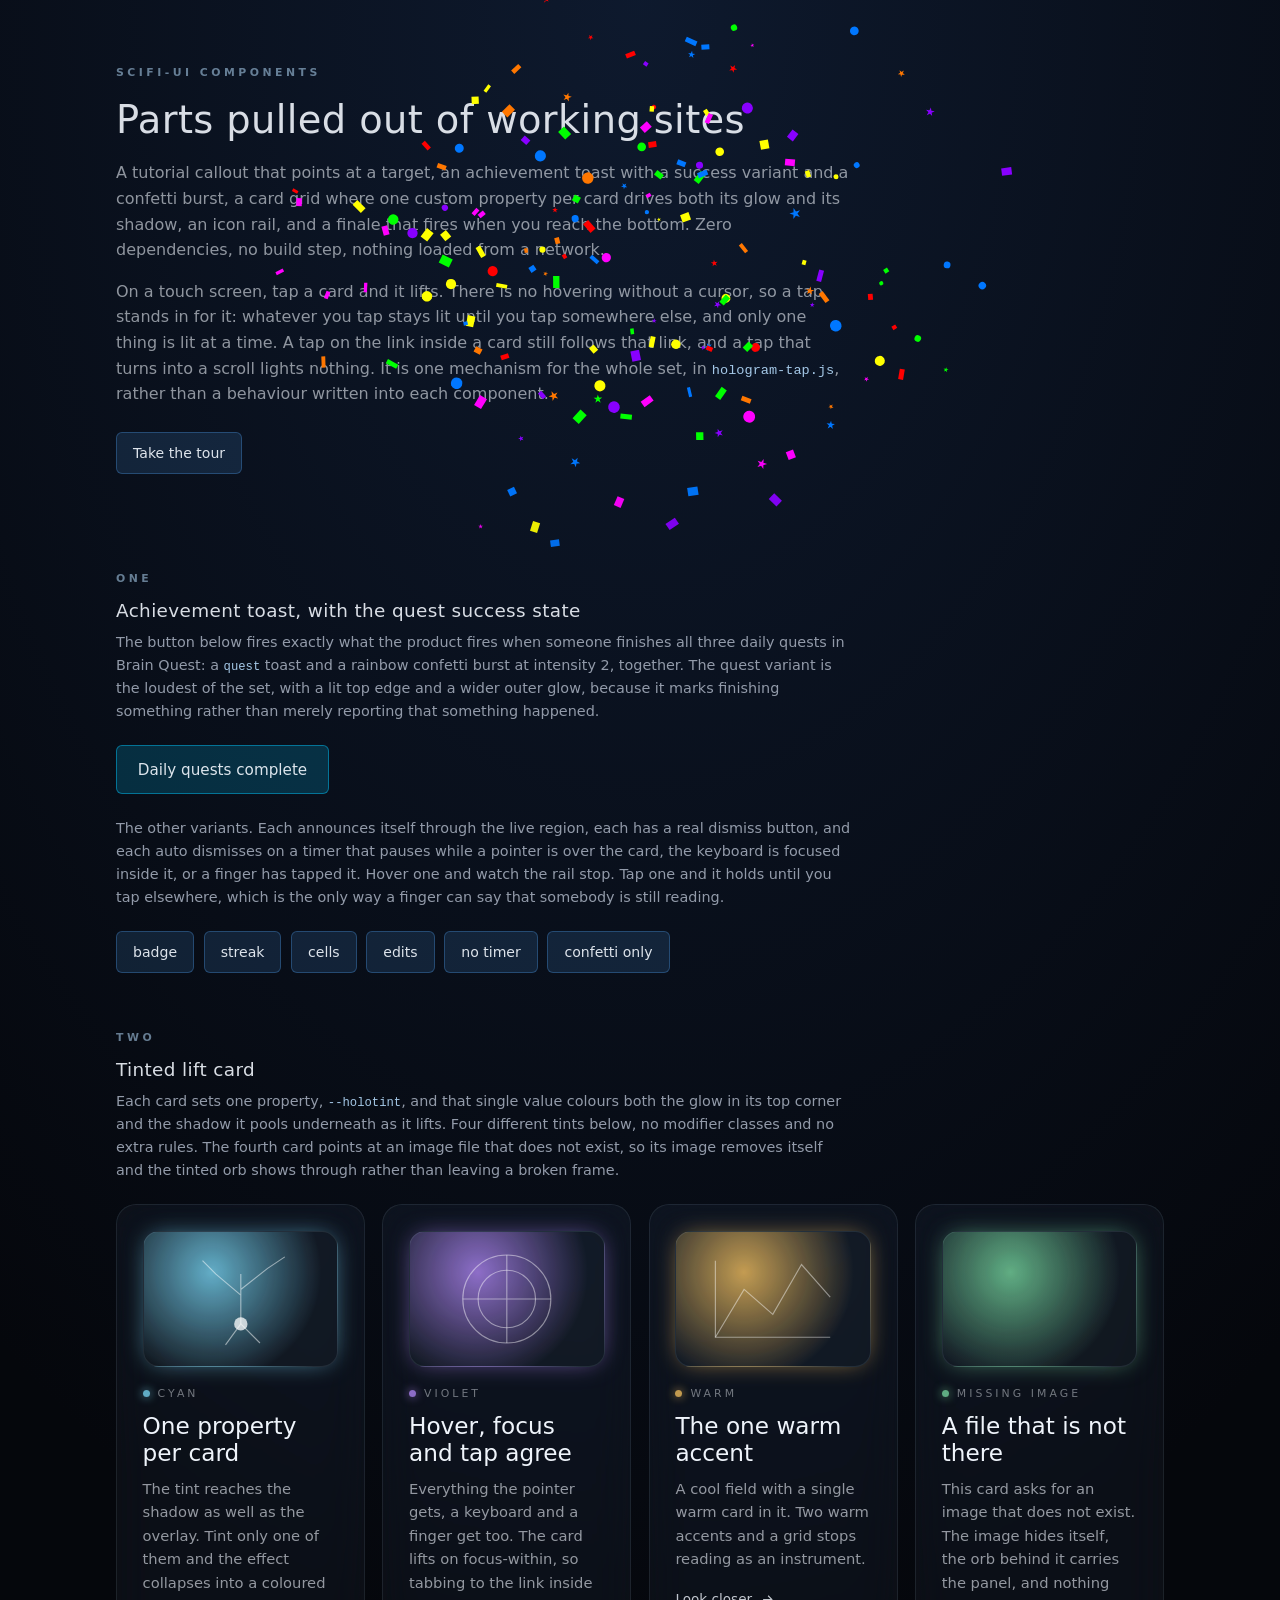
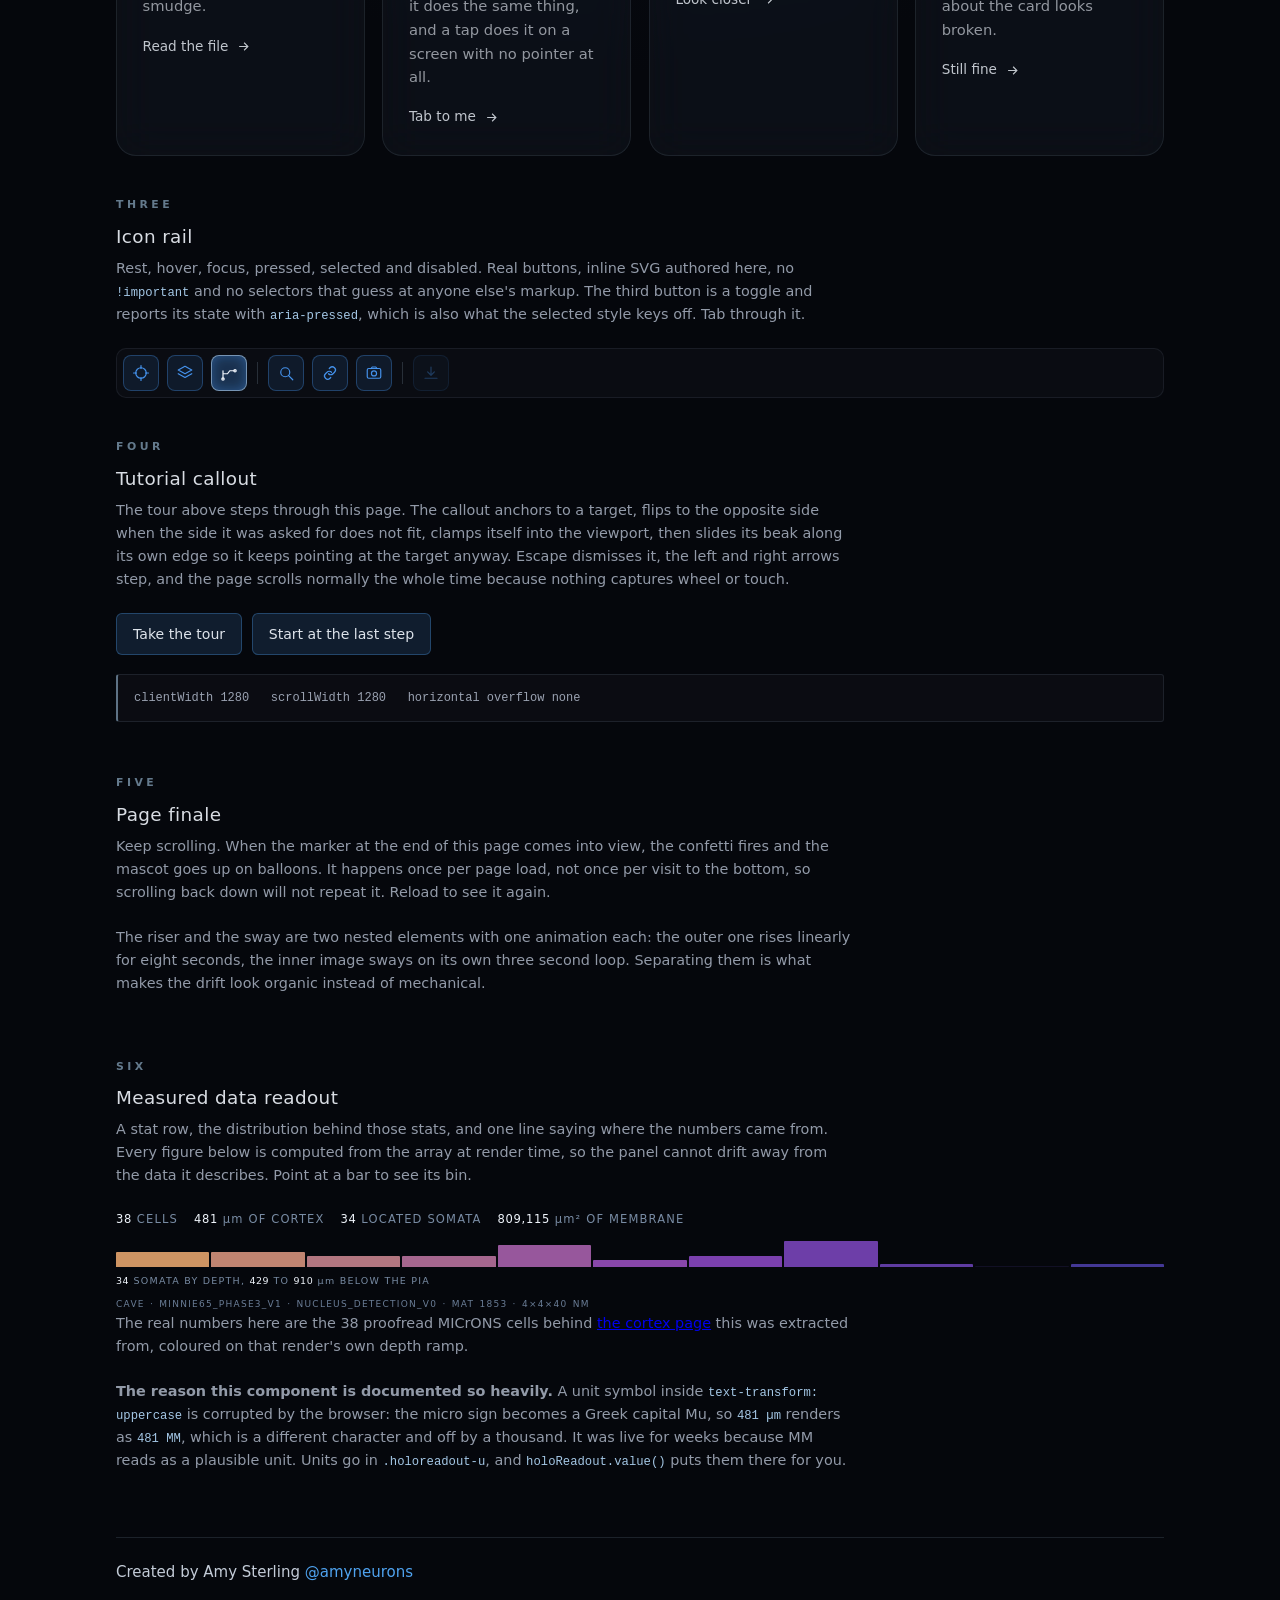
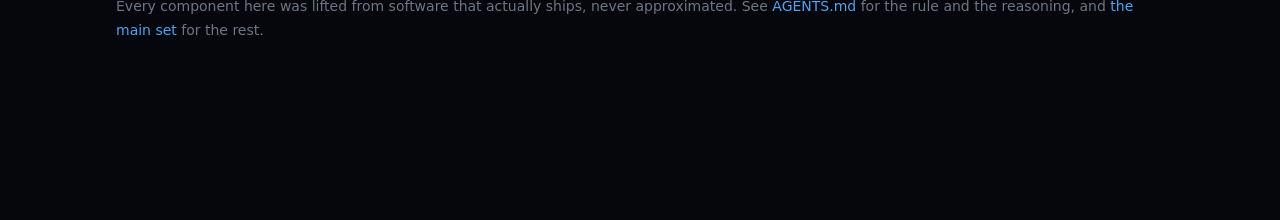
==== commit 2b175960: "Add the scan pass component, and the pane-transition trap that cost an hour components/scan-pass.css" ====
--- a/components/index.html
+++ b/components/index.html
@@ -12,6 +12,7 @@
 <link rel="stylesheet" href="icon-rail.css">
 <link rel="stylesheet" href="page-finale.css">
 <link rel="stylesheet" href="data-readout.css">
+<link rel="stylesheet" href="scan-pass.css">
 
 <style>
   /* Page chrome only. Nothing here is part of any component: the five
--- a/components/icon-rail.css
+++ b/components/icon-rail.css
@@ -1,6 +1,12 @@
 /* ---- icon rail (holoiconrail) -----------------------------------------------
    A horizontal row of icon buttons with rest, hover, focus and pressed
    states.
+
+   The prefix is `holoiconrail` and not `holorail` because `holorail` is
+   already the vertical section rail in hologram.css, which hologram.js
+   empties and rebuilds from the page headings. Two components answering to
+   one class means whichever page loads both files loses one of them without
+   an error, so a component owns its whole prefix here.
 
    Reimplemented, not extracted, and it is worth saying why. The hover state
    Amy liked lives in ExtensionBar.vue, but the rules that produce it are
--- a/components/scan-pass.css
+++ b/components/scan-pass.css
@@ -0,0 +1,74 @@
+/* ---- scan pass (holoscan) ------------------------------------------------
+   New here rather than ported. hologram.css section 4 describes the holoframe
+   as one where "corner brackets draw in, a scan line passes once", but only
+   the brackets and the particle beam were ever implemented. This is the scan
+   line that sentence promised, written to the same rules as the rest of the
+   set.
+
+   THE IDEA WORTH PRESERVING: it passes once, on demand, and never loops.
+
+   A band that sweeps forever is a status light. It tells you a thing is
+   powered, which is a fact nobody needed, and it costs a repaint every frame
+   on a page nobody is looking at. A band that passes once when you arrive at
+   an element is an event: the panel just came online. That is the library's
+   standing rule ("only ambient things loop") applied to the one component most
+   likely to break it, because a scan line is exactly the sort of thing people
+   set to `infinite` by reflex.
+
+   Written on the light rather than on the element. The band is a child span,
+   not a pseudo element on the frame, so it can sit above the media at its own
+   z-index without fighting the frame's own ::before and ::after, which the
+   brackets already use.
+
+   USAGE
+
+     <a class="holoscan" href="...">
+       <span class="holoscan-line" aria-hidden="true"></span>
+       <img src="...">
+     </a>
+
+   The host needs `position: relative` and, if the media has square corners
+   inside a rounded frame, `overflow: hidden`, or the band runs past the
+   corners. Both are left to the host: this file sets no layout on it.
+
+   --holo-cyan is the same token the holo card uses, so a card and its scan
+   agree without being told twice. It is an unwrapped RGB triplet, not a
+   colour, because it is used at several alphas.
+
+   Height is 9 per cent of the host rather than a fixed pixel band, so it reads
+   the same on a 200px thumbnail and a 1400px hero. A fixed 40px band is a
+   stripe on the first and a hairline on the second.
+*/
+
+.holoscan > .holoscan-line {
+  position: absolute; left: 0; right: 0; top: 0; height: 9%; z-index: 2;
+  pointer-events: none; opacity: 0;
+  background: linear-gradient(180deg, transparent,
+    rgb(var(--holo-cyan, 126 224 255) / .13), transparent);
+}
+
+/* The travel is to 1100 per cent rather than 100: the band is 9 per cent tall
+   and starts fully above the frame, so it needs its own height plus the
+   frame's to clear the bottom edge. Stopping at 100 per cent leaves it parked
+   across the last tenth of the picture. */
+@keyframes holoscan-pass {
+  from { transform: translateY(-100%); opacity: 0; }
+  12%  { opacity: 1; }
+  88%  { opacity: 1; }
+  to   { transform: translateY(1100%); opacity: 0; }
+}
+
+.holoscan:hover > .holoscan-line,
+.holoscan:focus-within > .holoscan-line,
+.holoscan.holo-on > .holoscan-line {
+  animation: holoscan-pass 1600ms cubic-bezier(.22, .9, .28, 1);
+}
+
+/* .holo-on is the touch path, as everywhere else in the set: there is no hover
+   on a phone, and without it this is decoration only desktop users ever see. */
+
+@media (prefers-reduced-motion: reduce) {
+  .holoscan:hover > .holoscan-line,
+  .holoscan:focus-within > .holoscan-line,
+  .holoscan.holo-on > .holoscan-line { animation: none; opacity: 0; }
+}
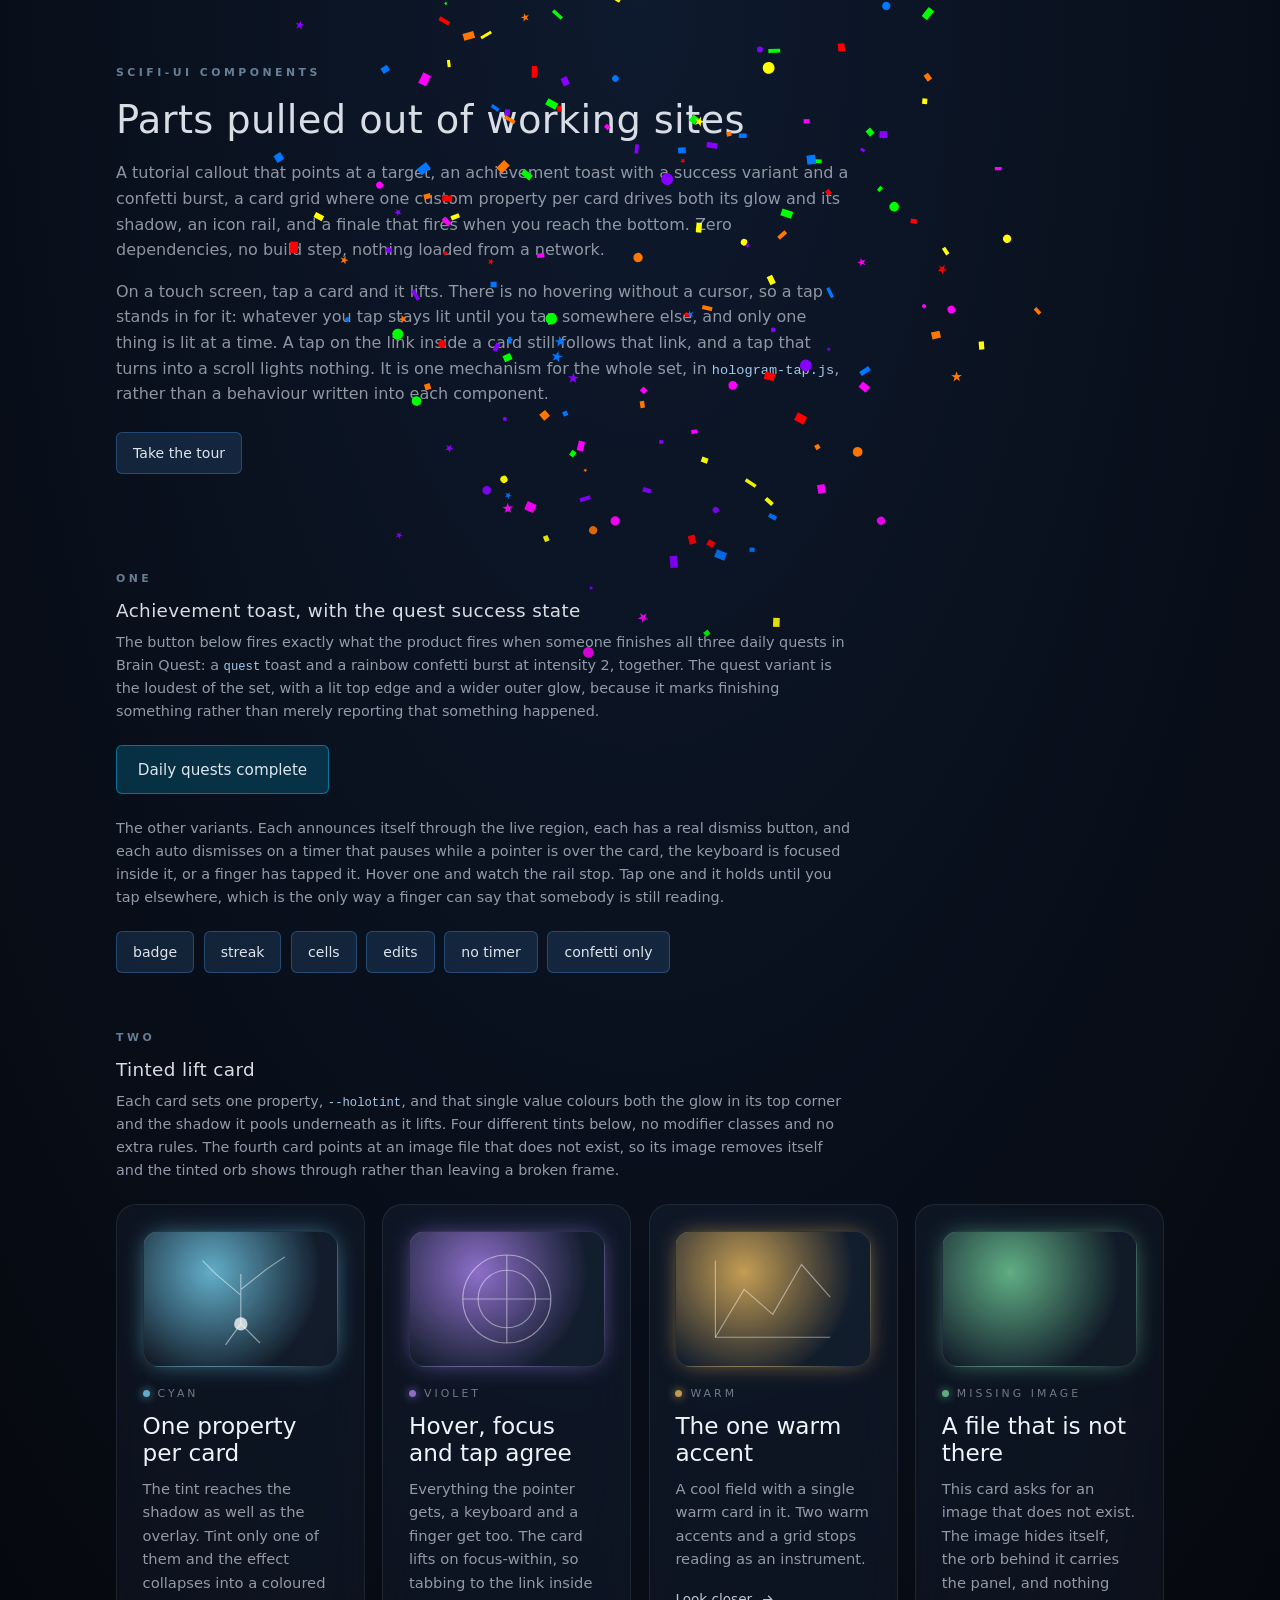
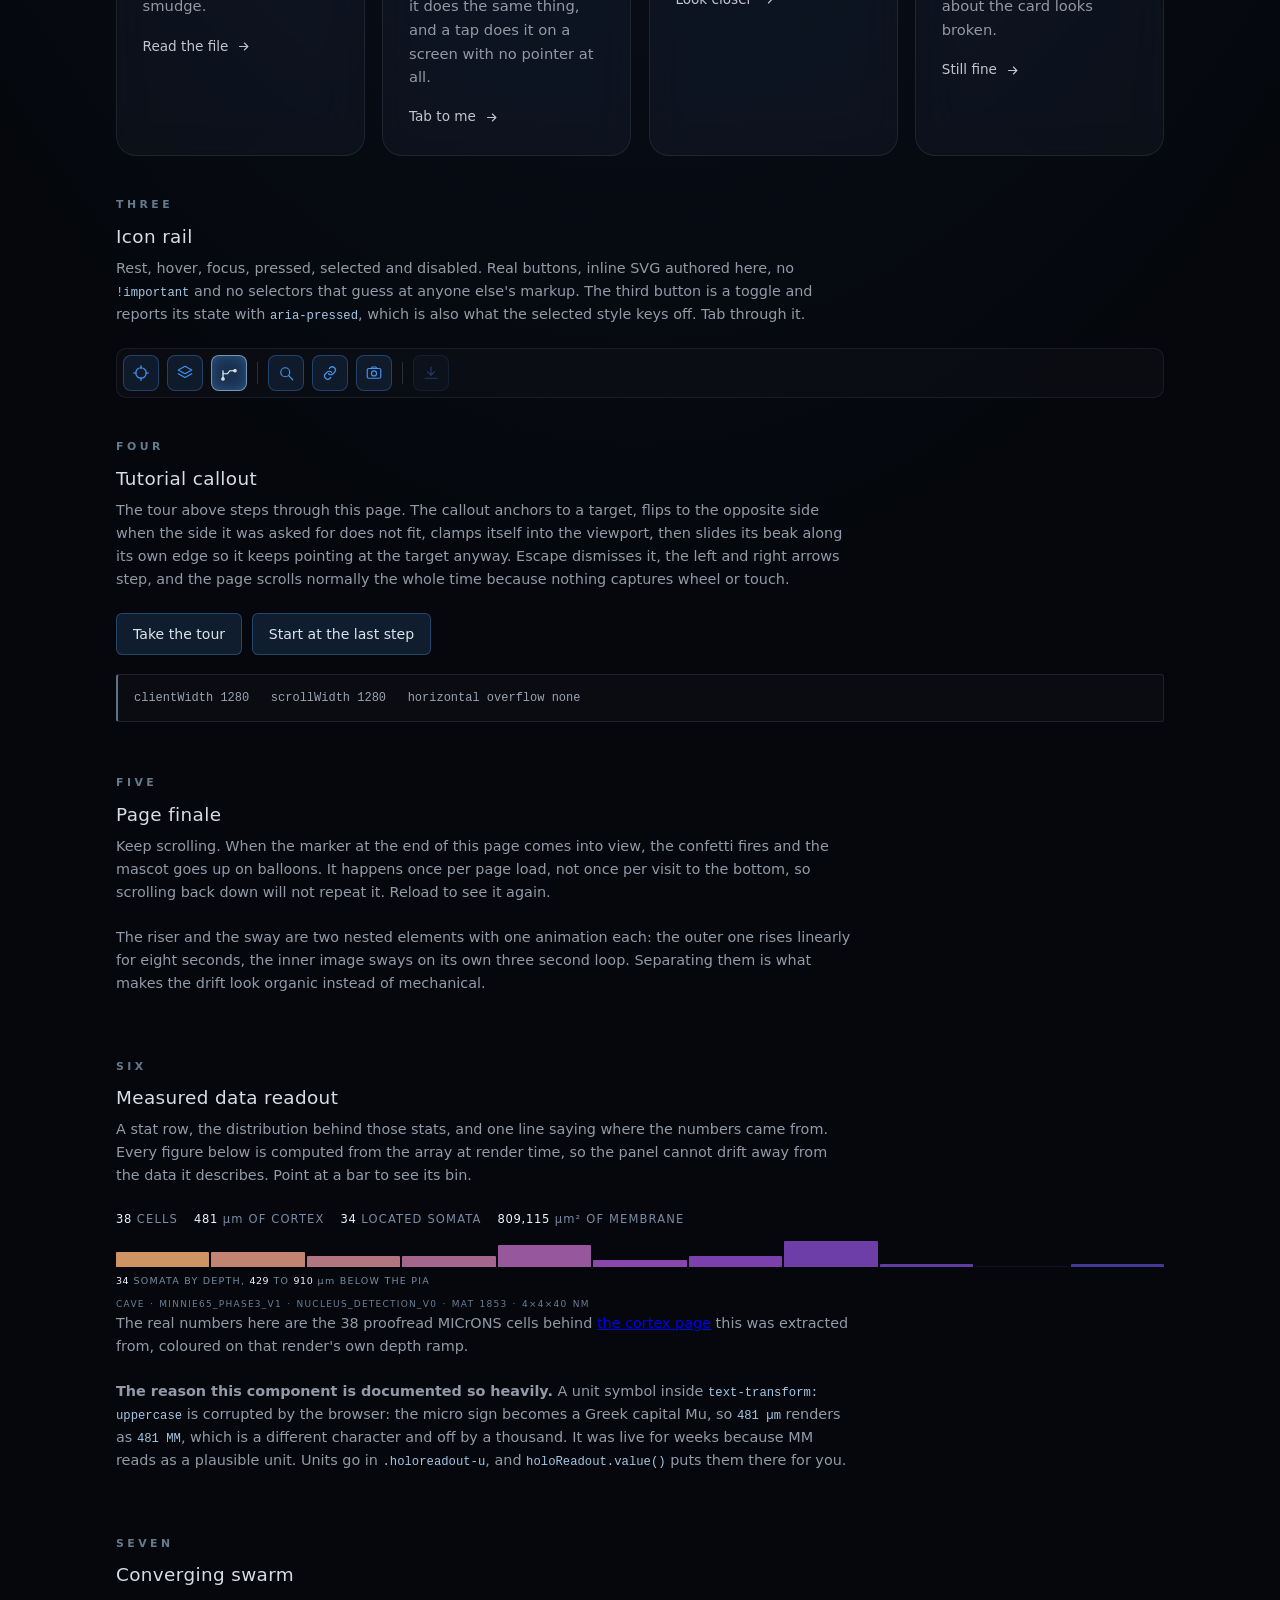
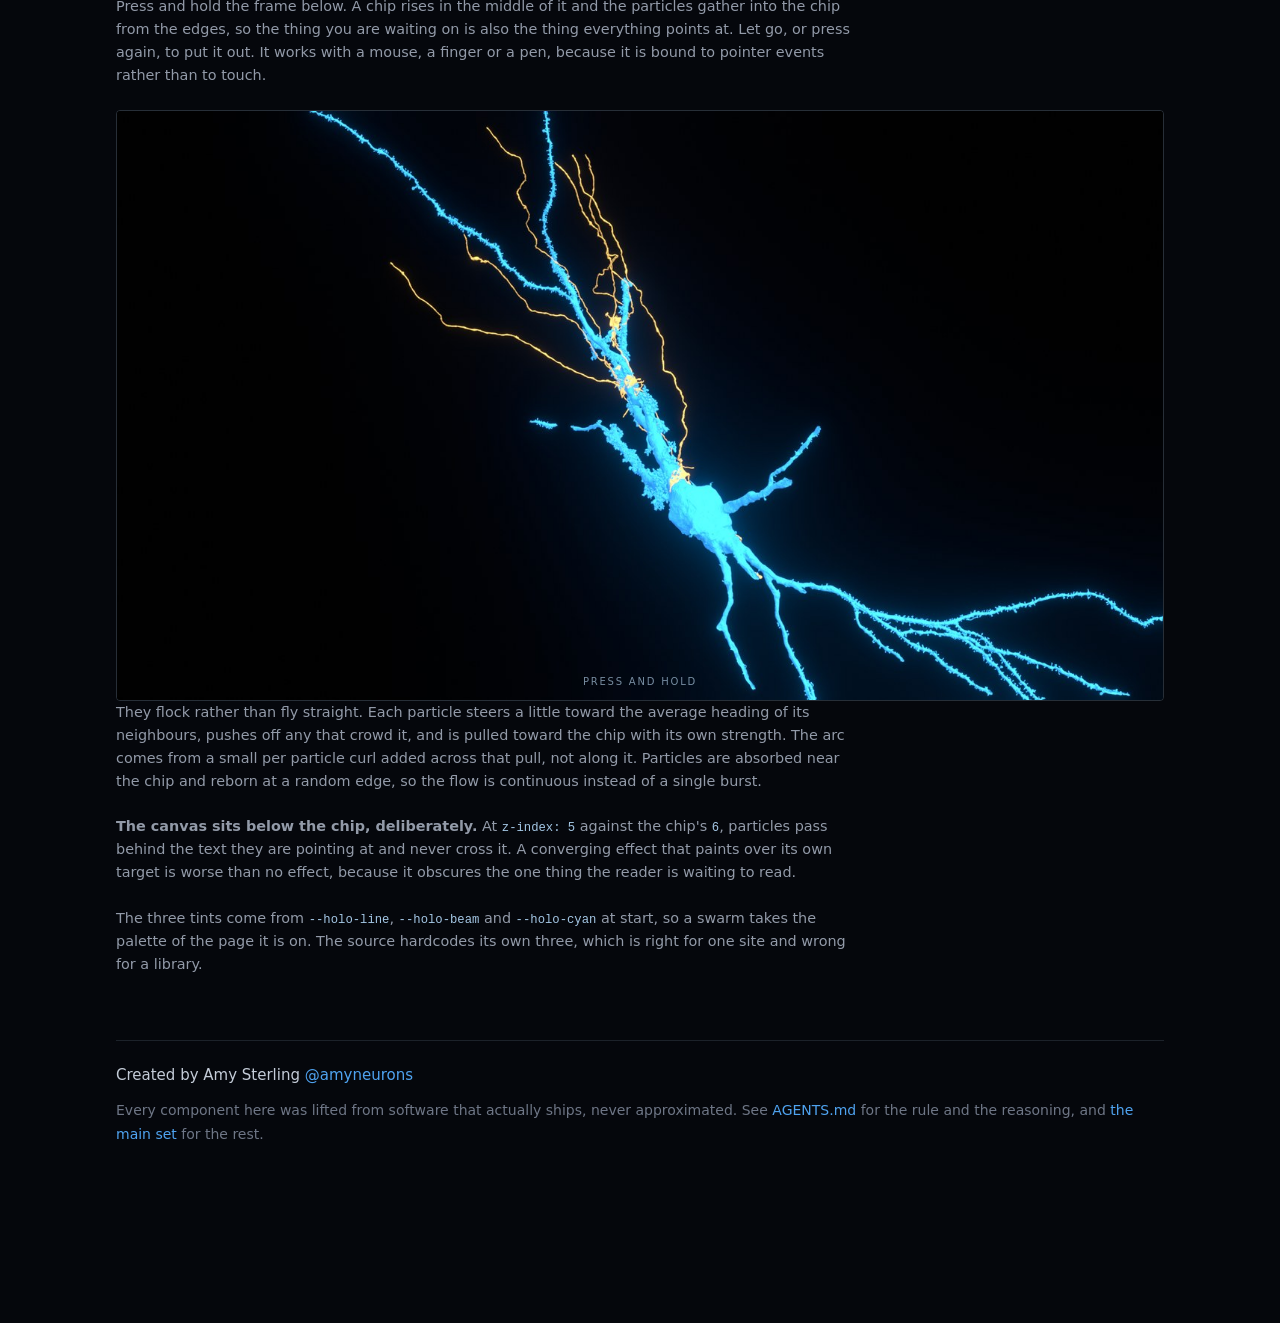
==== commit e523700b: "Add the converging swarm component The long press save affordance from the ca3 renderings, where hol" ====
--- a/components/index.html
+++ b/components/index.html
@@ -3,7 +3,7 @@
 <head>
 <meta charset="utf-8">
 <meta name="viewport" content="width=device-width, initial-scale=1">
-<title>scifi-ui components: callout, toast, tinted card, icon rail</title>
+<title>scifi-ui components: callout, toast, tinted card, icon rail, converging swarm</title>
 
 <link rel="stylesheet" href="tutorial-callout.css">
 <link rel="stylesheet" href="achievement-toast.css">
@@ -13,6 +13,7 @@
 <link rel="stylesheet" href="page-finale.css">
 <link rel="stylesheet" href="data-readout.css">
 <link rel="stylesheet" href="scan-pass.css">
+<link rel="stylesheet" href="converge-swarm.css">
 
 <style>
   /* Page chrome only. Nothing here is part of any component: the five
@@ -124,6 +125,45 @@
   }
   @media (prefers-reduced-motion: reduce) {
     .demo-btn { transition: none; }
+  }
+
+  /* Chrome for the converging swarm demo. The swarm component is the canvas
+     only: this frame, this chip and this hint belong to the demo page, the
+     same way a host app would own whatever the particles converge on. */
+  .holoconverge-demo {
+    position: relative;
+    margin: 1.2rem 0 0;
+    border: 1px solid rgb(var(--holo-line) / .18);
+    border-radius: 4px;
+    overflow: hidden;
+    cursor: pointer;
+    -webkit-touch-callout: none;
+    -webkit-user-select: none;
+    user-select: none;
+    touch-action: manipulation;
+  }
+  .holoconverge-demo img { display: block; width: 100%; height: auto; }
+  .holoconverge-chip {
+    position: absolute; left: 50%; top: 50%; z-index: 6;
+    transform: translate(-50%, -50%);
+    font: inherit; font-size: 11px; letter-spacing: .14em; text-transform: uppercase;
+    color: rgb(var(--holo-ink) / .92);
+    background: rgb(8 14 24 / .88);
+    border: 1px solid rgb(var(--holo-line) / .34);
+    border-radius: 3px; padding: 8px 14px;
+    opacity: 0; pointer-events: none; transition: opacity .2s ease;
+  }
+  .holoconverge-chip.is-on { opacity: 1; }
+  .holoconverge-hint {
+    position: absolute; left: 50%; bottom: 10px; z-index: 6; margin: 0;
+    transform: translateX(-50%);
+    font-size: 10px; letter-spacing: .18em; text-transform: uppercase;
+    color: rgb(var(--holo-line) / .6);
+    pointer-events: none; transition: opacity .3s ease;
+  }
+  .holoconverge-demo.is-live .holoconverge-hint { opacity: 0; }
+  @media (prefers-reduced-motion: reduce) {
+    .holoconverge-chip, .holoconverge-hint { transition: none; }
   }
 </style>
 </head>
@@ -429,6 +469,45 @@
     </p>
   </section>
 
+  <!-- ============================================================ 7 -->
+  <section>
+    <p class="eyebrow">Seven</p>
+    <h2>Converging swarm</h2>
+    <p class="note">
+      Press and hold the frame below. A chip rises in the middle of it and the
+      particles gather into the chip from the edges, so the thing you are
+      waiting on is also the thing everything points at. Let go, or press
+      again, to put it out. It works with a mouse, a finger or a pen, because
+      it is bound to pointer events rather than to touch.
+    </p>
+    <div class="holoconverge-demo" id="demo-swarm" data-holo-tap>
+      <img src="../media/cell.jpg" alt="A reconstructed pyramidal neuron">
+      <button type="button" class="holoconverge-chip" id="demo-swarm-chip">saving…</button>
+      <p class="holoconverge-hint">press and hold</p>
+    </div>
+    <p class="note">
+      They flock rather than fly straight. Each particle steers a little toward
+      the average heading of its neighbours, pushes off any that crowd it, and
+      is pulled toward the chip with its own strength. The arc comes from a
+      small per particle curl added across that pull, not along it. Particles
+      are absorbed near the chip and reborn at a random edge, so the flow is
+      continuous instead of a single burst.
+    </p>
+    <p class="note">
+      <b>The canvas sits below the chip, deliberately.</b> At
+      <code>z-index: 5</code> against the chip's <code>6</code>, particles pass
+      behind the text they are pointing at and never cross it. A converging
+      effect that paints over its own target is worse than no effect, because
+      it obscures the one thing the reader is waiting to read.
+    </p>
+    <p class="note">
+      The three tints come from <code>--holo-line</code>,
+      <code>--holo-beam</code> and <code>--holo-cyan</code> at start, so a
+      swarm takes the palette of the page it is on. The source hardcodes its
+      own three, which is right for one site and wrong for a library.
+    </p>
+  </section>
+
   <footer>
     <p class="credit">Created by Amy Sterling
       <a href="https://x.com/amyneurons" rel="me noopener">@amyneurons</a></p>
@@ -602,5 +681,58 @@
   })();
 </script>
 
+<script src="converge-swarm.js"></script>
+<script>
+  /* Press and hold to raise the chip and start the swarm. Pointer events, not
+     touch events, so one path covers mouse, finger and pen. The guards are the
+     same ones the tap helper uses: a movement slop so a press that turns into
+     a scroll or a drag lights nothing, and a pointercancel bail. */
+  (function () {
+    var host = document.getElementById("demo-swarm");
+    var chip = document.getElementById("demo-swarm-chip");
+    if (!host || !chip || !window.holoconverge) return;
+
+    var HOLD = 450, SLOP = 12;
+    var swarm = holoconverge(host, chip);
+    var timer = 0, sx = 0, sy = 0, held = false;
+
+    function show(text) {
+      chip.textContent = text;
+      chip.classList.add("is-on");
+      host.classList.add("is-live");
+      swarm.retarget();
+      swarm.start();
+    }
+    function hide() {
+      chip.classList.remove("is-on");
+      host.classList.remove("is-live");
+      swarm.stop();
+    }
+    function cancel() {
+      if (timer) { clearTimeout(timer); timer = 0; }
+      held = false;
+    }
+
+    host.addEventListener("pointerdown", function (e) {
+      if (held) { hide(); cancel(); return; }
+      sx = e.clientX; sy = e.clientY;
+      timer = setTimeout(function () {
+        held = true;
+        show("saving…");
+        /* a real host would swap this when its own work finished. Here it is
+           a beat, because the component being demonstrated is the motion. */
+        setTimeout(function () { if (held) chip.textContent = "saved"; }, 2200);
+      }, HOLD);
+    });
+    host.addEventListener("pointermove", function (e) {
+      if (!timer) return;
+      if (Math.abs(e.clientX - sx) > SLOP || Math.abs(e.clientY - sy) > SLOP) cancel();
+    });
+    host.addEventListener("pointercancel", function () { cancel(); hide(); });
+    host.addEventListener("pointerup", function () { if (!held) cancel(); });
+    addEventListener("scroll", function () { if (timer) cancel(); }, { passive: true });
+  })();
+</script>
+
 </body>
 </html>
--- a/components/converge-swarm.css
+++ b/components/converge-swarm.css
@@ -0,0 +1,31 @@
+/* ---- converging swarm (holoconverge) -------------------------------------
+   Extracted from the long press save affordance on
+   amyleesterling.github.io/ca3, where a press on a clip raises a chip and the
+   particles gather into it.
+
+   The canvas is the whole component. It sits over its host, takes no pointer
+   events, and paints nothing until the swarm is started. Give the chip or
+   button it converges on a higher z-index than this and the particles pass
+   behind it, which is the point: they should never cross the text they are
+   pointing at. */
+
+.holoconverge-canvas {
+  position: absolute;
+  inset: 0;
+  z-index: 5;
+  pointer-events: none;
+  opacity: 0;
+  transition: opacity .3s ease;
+}
+.holoconverge-canvas.is-on { opacity: 1; }
+
+/* A host that is still static cannot position the canvas, so the script sets
+   position: relative on it as a fallback. Prefer setting this yourself, so the
+   component never has to touch your layout. */
+.holoconverge-host { position: relative; }
+
+@media (prefers-reduced-motion: reduce) {
+  /* belt and braces: the script never starts under this preference, and if a
+     canvas is somehow present it stays invisible rather than fading in */
+  .holoconverge-canvas, .holoconverge-canvas.is-on { opacity: 0; transition: none; }
+}
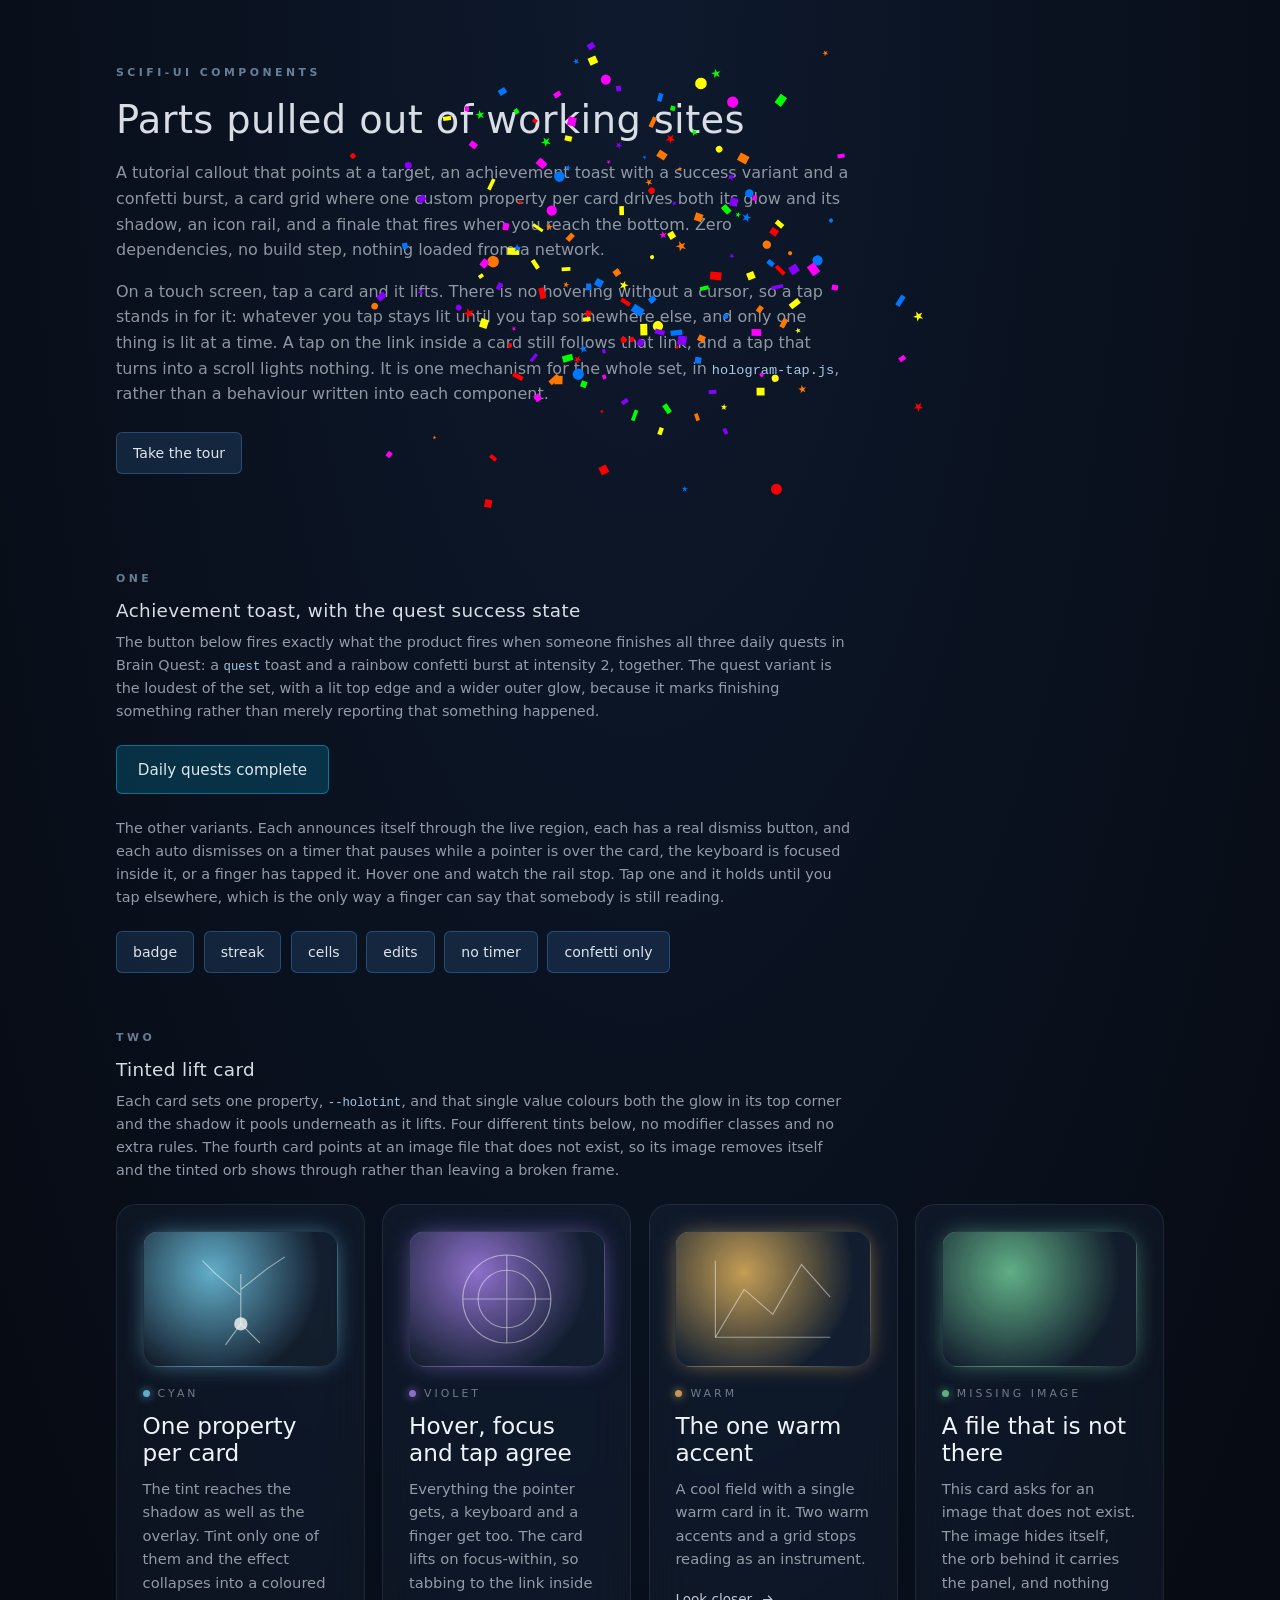
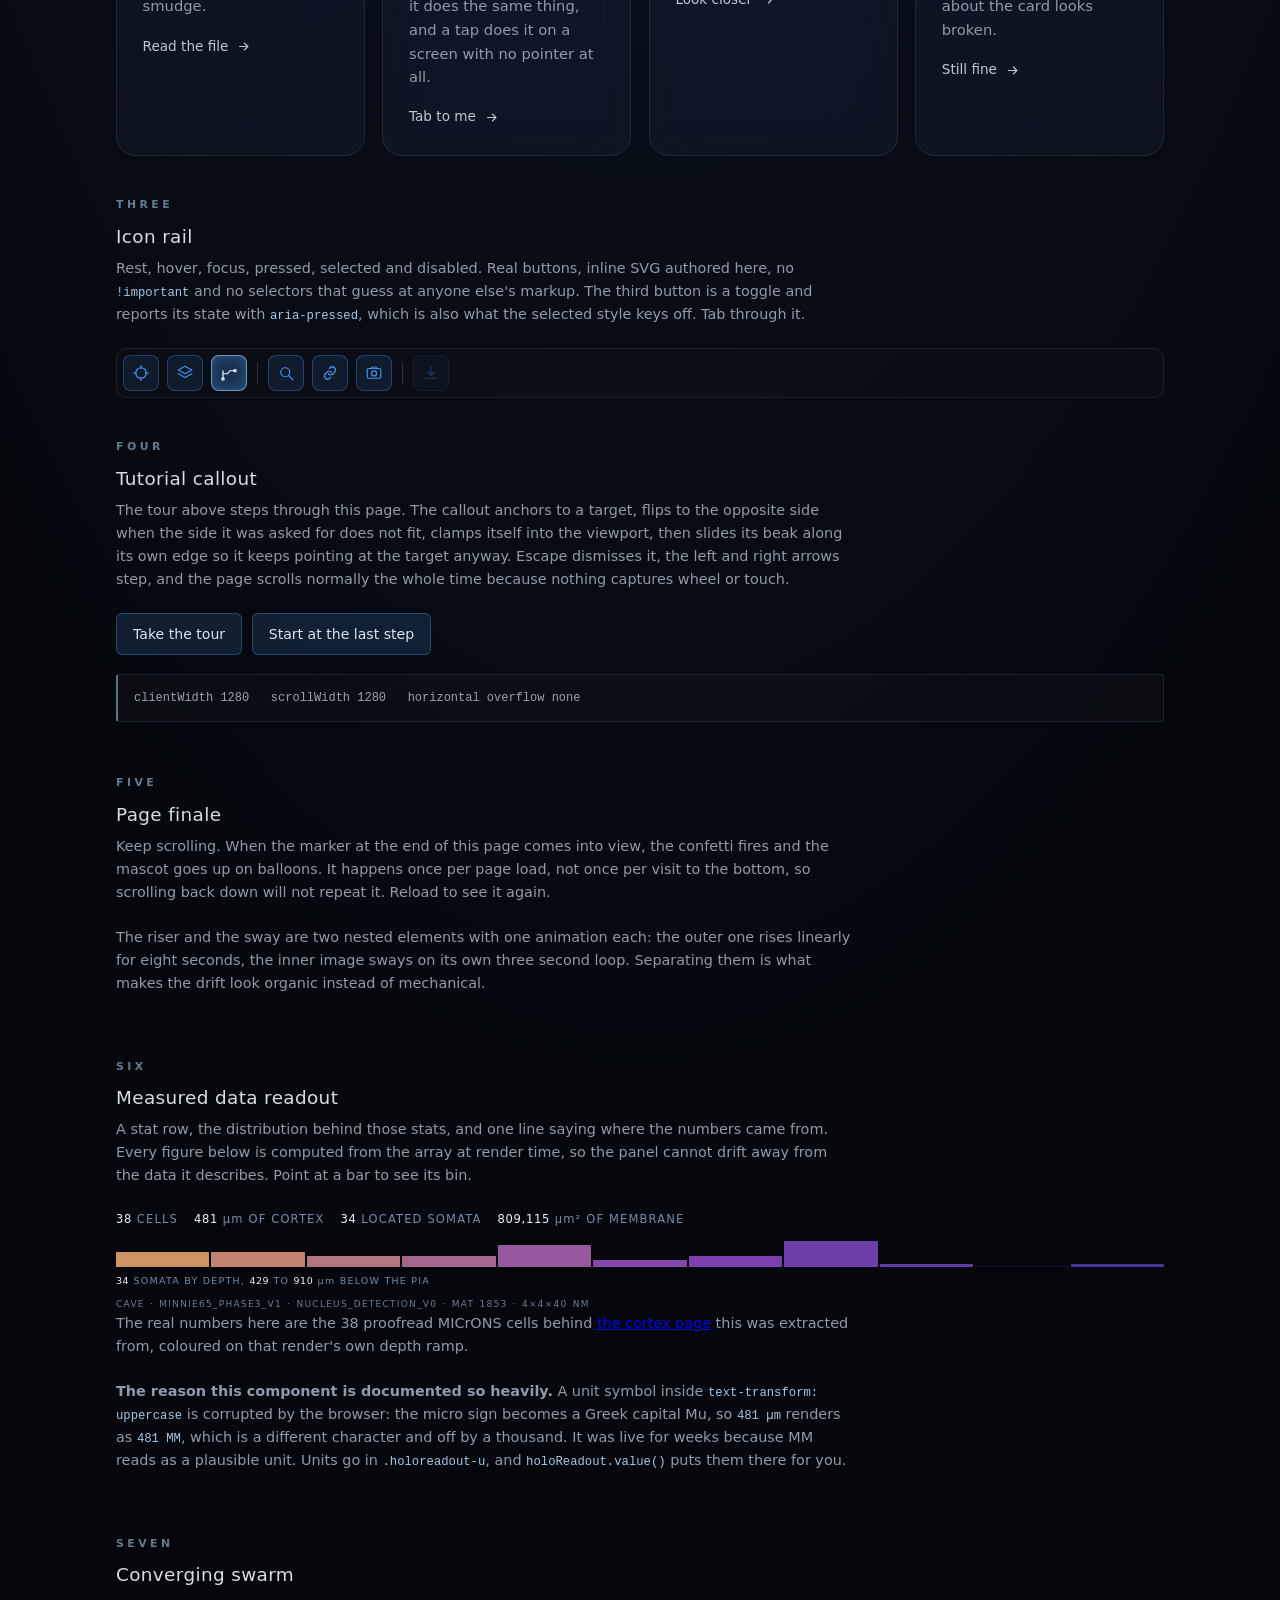
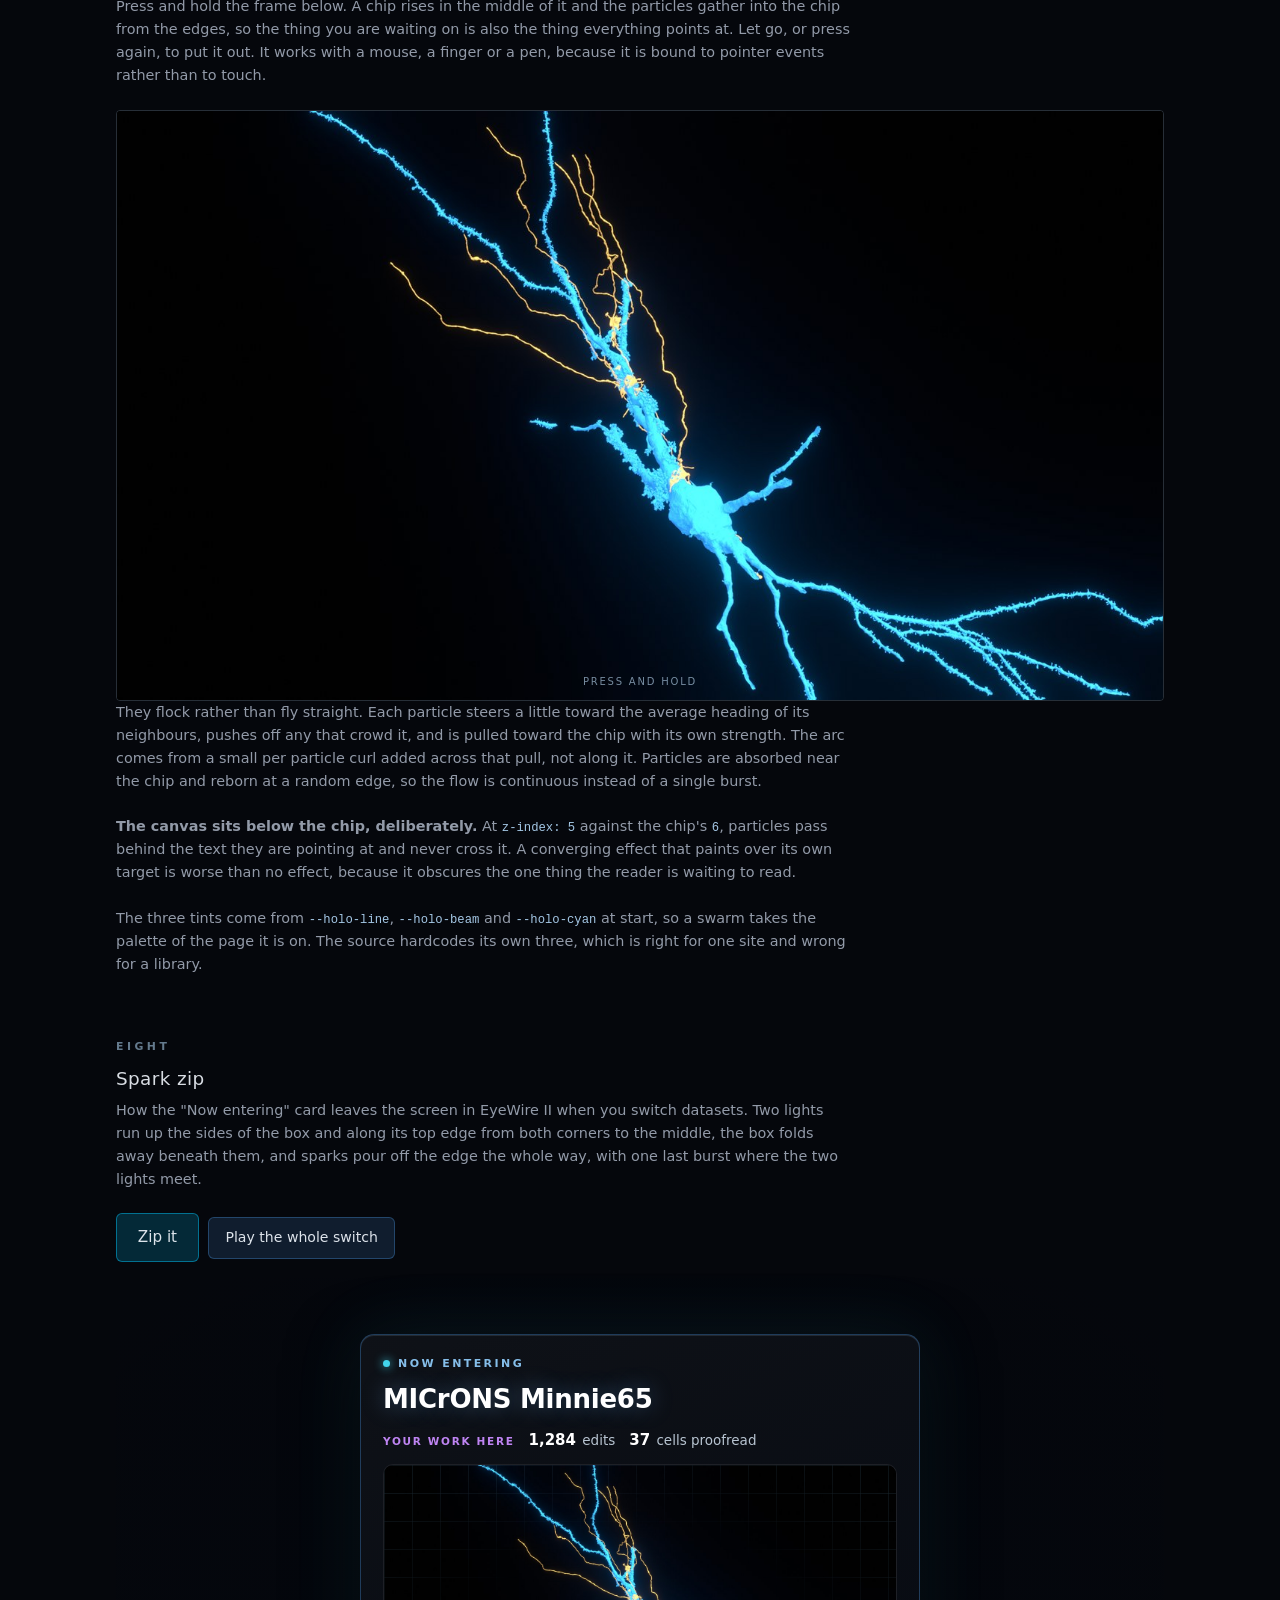
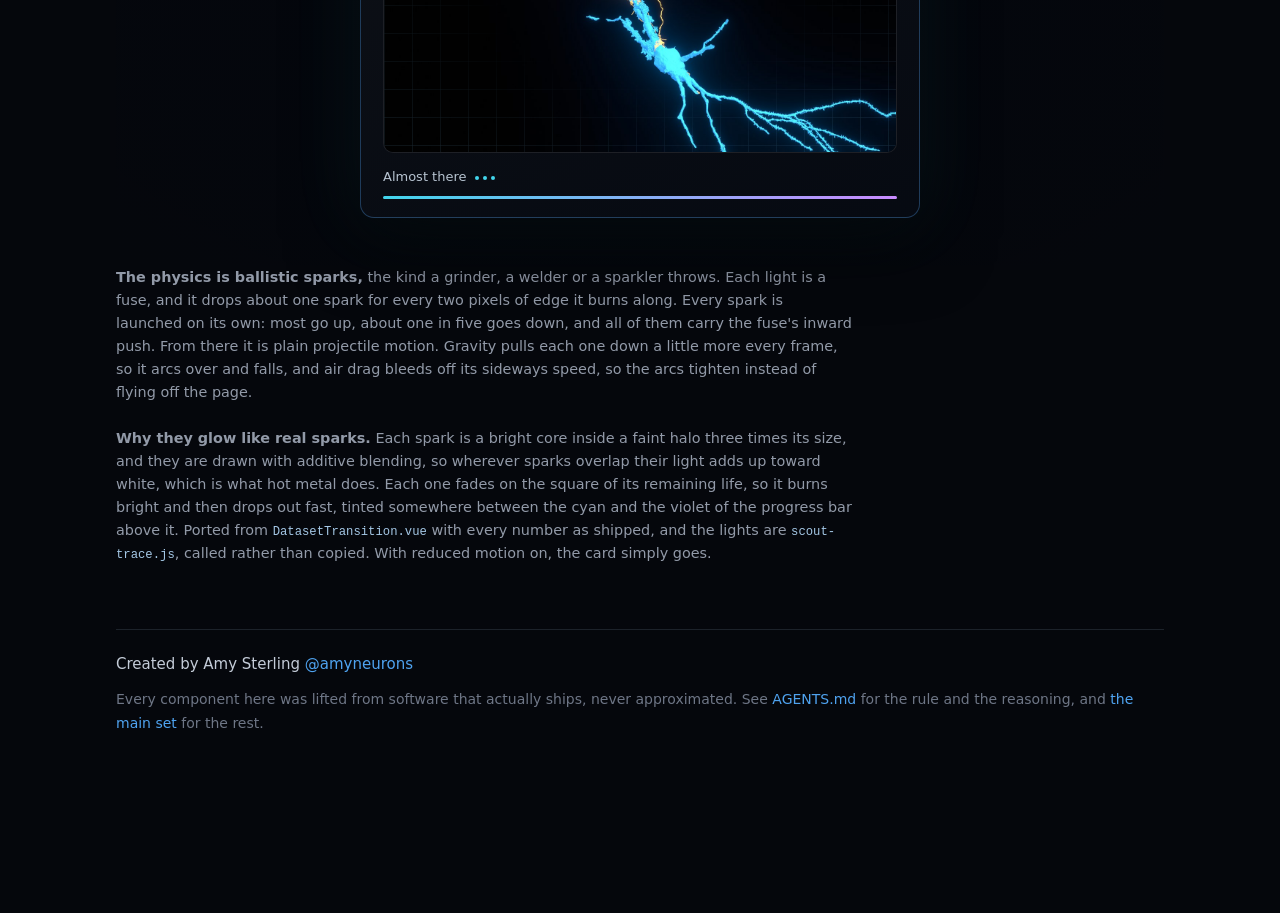
==== commit 63b3fd31: "Add the spark zip, the dataset switch card's exit from EyeWire II Ported from ng-extend (eyewire-ii-" ====
--- a/components/index.html
+++ b/components/index.html
@@ -3,7 +3,7 @@
 <head>
 <meta charset="utf-8">
 <meta name="viewport" content="width=device-width, initial-scale=1">
-<title>scifi-ui components: callout, toast, tinted card, icon rail, converging swarm</title>
+<title>scifi-ui components: callout, toast, tinted card, icon rail, converging swarm, spark zip</title>
 
 <link rel="stylesheet" href="tutorial-callout.css">
 <link rel="stylesheet" href="achievement-toast.css">
@@ -14,6 +14,7 @@
 <link rel="stylesheet" href="data-readout.css">
 <link rel="stylesheet" href="scan-pass.css">
 <link rel="stylesheet" href="converge-swarm.css">
+<link rel="stylesheet" href="spark-zip.css">
 
 <style>
   /* Page chrome only. Nothing here is part of any component: the five
@@ -508,6 +509,65 @@
     </p>
   </section>
 
+  <!-- ============================================================ 8 -->
+  <section id="demo-sparkzip">
+    <p class="eyebrow">Eight</p>
+    <h2>Spark zip</h2>
+    <p class="note">
+      How the "Now entering" card leaves the screen in EyeWire II when you
+      switch datasets. Two lights run up the sides of the box and along its top
+      edge from both corners to the middle, the box folds away beneath them,
+      and sparks pour off the edge the whole way, with one last burst where
+      the two lights meet.
+    </p>
+    <p class="row">
+      <button class="demo-btn demo-btn--hero" id="sparkzip-go" type="button">Zip it</button>
+      <button class="demo-btn" id="sparkzip-switch" type="button">Play the whole switch</button>
+    </p>
+    <div class="holoentering-stage" id="sparkzip-stage">
+      <div class="holoentering" id="sparkzip-card" aria-live="polite">
+        <div class="holoentering-eyebrow"><span class="holoentering-dot"></span>Now entering</div>
+        <div class="holoentering-title">MICrONS Minnie65</div>
+        <div class="holoentering-stats">
+          <span class="holoentering-stats-label">Your work here</span>
+          <span class="holoentering-stat"><b>1,284</b> edits</span>
+          <span class="holoentering-stat"><b>37</b> cells proofread</span>
+        </div>
+        <div class="holoentering-thumb">
+          <img src="../media/cell.jpg" alt="">
+          <span class="holoentering-scan" aria-hidden="true"></span>
+          <span class="holoentering-grid" aria-hidden="true"></span>
+        </div>
+        <div class="holoentering-status">
+          <span class="holoentering-step" id="sparkzip-step">Almost there</span>
+          <span class="holoentering-dots" aria-hidden="true"><i></i><i></i><i></i></span>
+        </div>
+        <div class="holoentering-bar" aria-hidden="true"><span></span></div>
+      </div>
+    </div>
+    <p class="note">
+      <b>The physics is ballistic sparks,</b> the kind a grinder, a welder or a
+      sparkler throws. Each light is a fuse, and it drops about one spark for
+      every two pixels of edge it burns along. Every spark is launched on its
+      own: most go up, about one in five goes down, and all of them carry the
+      fuse's inward push. From there it is plain projectile motion. Gravity
+      pulls each one down a little more every frame, so it arcs over and
+      falls, and air drag bleeds off its sideways speed, so the arcs tighten
+      instead of flying off the page.
+    </p>
+    <p class="note">
+      <b>Why they glow like real sparks.</b> Each spark is a bright core inside
+      a faint halo three times its size, and they are drawn with additive
+      blending, so wherever sparks overlap their light adds up toward white,
+      which is what hot metal does. Each one fades on the square of its
+      remaining life, so it burns bright and then drops out fast, tinted
+      somewhere between the cyan and the violet of the progress bar above it.
+      Ported from <code>DatasetTransition.vue</code> with every number as
+      shipped, and the lights are <code>scout-trace.js</code>, called rather
+      than copied. With reduced motion on, the card simply goes.
+    </p>
+  </section>
+
   <footer>
     <p class="credit">Created by Amy Sterling
       <a href="https://x.com/amyneurons" rel="me noopener">@amyneurons</a></p>
@@ -681,6 +741,64 @@
   })();
 </script>
 
+<script src="scout-trace.js"></script>
+<script src="spark-zip.js"></script>
+<script>
+  /* Demo wiring for the spark zip. "Zip it" plays the zip on the card at
+     rest. "Play the whole switch" runs the card the way the app does: the
+     materialize, the four loading steps at 650ms each, the 2.2s bar, and the
+     zip when MIN_MS (2200) is up. Afterwards the card is handed back and
+     re-materializes, where upstream it would unmount. */
+  (function () {
+    var stage = document.getElementById("sparkzip-stage");
+    var card = document.getElementById("sparkzip-card");
+    var step = document.getElementById("sparkzip-step");
+    var go = document.getElementById("sparkzip-go");
+    var sw = document.getElementById("sparkzip-switch");
+    if (!stage || !card || !window.holoSparkZip) return;
+    var STEPS = ["Loading the volume", "Fetching cells", "Aligning the view", "Almost there"];
+    var busy = false, timers = [];
+
+    function materialize() {
+      card.classList.remove("is-in");
+      void card.offsetWidth;
+      card.classList.add("is-in");
+    }
+    function setBusy(on) { busy = on; go.disabled = on; sw.disabled = on; }
+    function zip() {
+      stage.classList.add("is-zip");
+      holoSparkZip(card, {
+        onDone: function () {
+          timers.push(setTimeout(function () {
+            stage.classList.remove("is-zip", "is-loading");
+            step.textContent = STEPS[STEPS.length - 1];
+            card.style.clipPath = "";
+            materialize();
+            setBusy(false);
+          }, 700));
+        }
+      });
+    }
+    go.addEventListener("click", function () {
+      if (busy) return;
+      setBusy(true);
+      zip();
+    });
+    sw.addEventListener("click", function () {
+      if (busy) return;
+      setBusy(true);
+      step.textContent = STEPS[0];
+      stage.classList.remove("is-loading");
+      void stage.offsetWidth;
+      stage.classList.add("is-loading");
+      materialize();
+      STEPS.forEach(function (s, i) {
+        if (i) timers.push(setTimeout(function () { step.textContent = s; }, i * 650));
+      });
+      timers.push(setTimeout(zip, 2200));
+    });
+  })();
+</script>
 <script src="converge-swarm.js"></script>
 <script>
   /* Press and hold to raise the chip and start the swarm. Pointer events, not
--- a/components/tinted-card.css
+++ b/components/tinted-card.css
@@ -1,5 +1,6 @@
 /* ---- tinted lift card (holotint) ----------------------------------------
-   From the card grid on whatisabrain.com.
+   From the card grid of a shipping site, source not named here, see
+   AGENTS.md section 2.
 
    THE IDEA WORTH PRESERVING: one custom property per card.
 
--- a/components/spark-zip.css
+++ b/components/spark-zip.css
@@ -0,0 +1,150 @@
+/* ---- spark zip: the "Now entering" card it plays on ----------------------
+   Ported from ng-extend (branch eyewire-ii-community),
+   src/components/DatasetTransition.vue, the <style> block, de-scoped from
+   .nge-dst-* to .holoentering-*. The sparks and the light are canvas and live
+   in spark-zip.js; this is the box they zip up, carried whole because the
+   panel a ported animation plays inside is part of the port.
+
+   The one rule that belongs to the zip itself is the haze. It is a layer of
+   its own under the card so it can fade out as the zip starts (a gradient
+   background cannot transition, so upstream it used to blink off). Put
+   .is-zip on the stage when you call holoSparkZip on the card.
+
+   Deviations. Upstream the stage is a fixed full screen overlay at z-index
+   9990; here it is an in-page block, since a demo cannot cover the page it
+   is on. The loading pulses run only while .is-loading is on the stage,
+   because a card at rest on a library page should not blink forever. The
+   entrance keyframe is replayed by the demo after each zip, where upstream
+   the card unmounts. The resume offset (--dst-in, the time already spent
+   before a page reload) is kept, and defaults to 0. */
+
+.holoentering-stage {
+  position: relative;
+  display: grid;
+  place-items: center;
+  padding: 3.5rem 0 3rem;
+}
+.holoentering-stage::before {
+  content: "";
+  position: absolute;
+  inset: 0;
+  background: radial-gradient(ellipse at center, rgba(2, 6, 14, 0.55), rgba(2, 6, 14, 0.2) 70%, transparent);
+  transition: opacity 0.45s ease;
+  pointer-events: none;
+}
+.holoentering-stage.is-zip::before { opacity: 0; }
+
+/* scifi-ui holopanel surface, with the soft materialize the app uses. */
+.holoentering {
+  position: relative;
+  width: min(560px, 88vw);
+  max-width: 100%;
+  padding: 20px 22px 18px;
+  border-radius: 14px;
+  border: 1px solid rgba(74, 150, 224, 0.35);
+  background: linear-gradient(158deg, rgba(15, 18, 24, 0.97), rgba(6, 10, 18, 0.98));
+  box-shadow: 0 24px 70px rgba(0, 0, 0, 0.6), 0 0 70px rgba(66, 213, 236, 0.10), inset 0 1px 0 rgba(196, 228, 255, 0.12);
+  font-family: Inter, ui-sans-serif, system-ui, -apple-system, "Segoe UI", sans-serif;
+  text-align: left;
+}
+.holoentering.is-in { animation: holoentering-materialize 0.5s cubic-bezier(0.16, 1, 0.3, 1) both; }
+@keyframes holoentering-materialize {
+  0%   { opacity: 0; transform: scale(1.025) translateY(-8px); filter: blur(14px); }
+  60%  { opacity: 1; transform: scale(0.995); filter: blur(0); }
+  100% { opacity: 1; transform: scale(1) translateY(0); filter: blur(0); }
+}
+
+.holoentering-eyebrow {
+  display: flex; align-items: center; gap: 8px;
+  font-size: 11px; letter-spacing: 0.22em; text-transform: uppercase; font-weight: 600;
+  color: rgba(140, 200, 245, 0.95);
+}
+.holoentering-dot {
+  width: 7px; height: 7px; border-radius: 50%; background: #42d5ec;
+  box-shadow: 0 0 10px #42d5ec;
+}
+.is-loading .holoentering-dot { animation: holoentering-pulse 1.1s ease-in-out infinite; }
+@keyframes holoentering-pulse { 0%, 100% { opacity: 1; } 50% { opacity: 0.35; } }
+.holoentering-title {
+  margin: 6px 0 14px; font-size: 26px; font-weight: 700; letter-spacing: -0.01em;
+  color: #fff; text-shadow: 0 0 22px rgba(120, 190, 255, 0.35);
+}
+
+.holoentering-stats {
+  display: flex; flex-wrap: wrap; align-items: baseline; gap: 6px 14px;
+  margin: -6px 0 12px; font-size: 13.5px; color: rgba(214, 228, 242, 0.85);
+}
+.holoentering-stats-label { font-size: 10.5px; letter-spacing: 0.16em; text-transform: uppercase; font-weight: 600; color: rgba(201, 139, 255, 0.95); }
+.holoentering-stat b { color: #fff; font-weight: 700; font-size: 15px; margin-right: 2px; }
+
+.holoentering-thumb {
+  position: relative; overflow: hidden;
+  aspect-ratio: 16 / 9; border-radius: 10px;
+  border: 1px solid rgba(255, 255, 255, 0.10);
+  background: #04070d;
+}
+.holoentering-thumb img {
+  width: 100%; height: 100%; object-fit: cover; display: block;
+}
+/* Revealed top to bottom exactly as the scan line passes (same timing). */
+.is-loading .holoentering-thumb img {
+  animation: holoentering-wipe 0.95s cubic-bezier(0.4, 0, 0.3, 1) both;
+  animation-delay: calc(var(--dst-in, 0ms) + 0.25s);
+}
+@keyframes holoentering-wipe {
+  from { clip-path: inset(0 0 100% 0); filter: brightness(1.6); }
+  to   { clip-path: inset(0 0 0 0); filter: brightness(1); }
+}
+/* One fast bright line down the image; the image appears behind it. Its
+   top edge tracks the wipe's edge (same duration, easing and delay). */
+.holoentering-scan {
+  position: absolute; left: 0; right: 0; top: 0; height: 2px;
+  background: rgba(200, 245, 255, 0.95);
+  box-shadow: 0 0 14px 3px rgba(120, 220, 255, 0.8), 0 -18px 30px rgba(120, 220, 255, 0.25);
+  opacity: 0;
+}
+.is-loading .holoentering-scan {
+  animation: holoentering-sweep 0.95s cubic-bezier(0.4, 0, 0.3, 1) both;
+  animation-delay: calc(var(--dst-in, 0ms) + 0.25s);
+}
+@keyframes holoentering-sweep {
+  0%   { top: 0; opacity: 1; }
+  92%  { opacity: 1; }
+  100% { top: calc(100% - 2px); opacity: 0; }
+}
+.holoentering-grid {
+  position: absolute; inset: 0; opacity: 0.18; pointer-events: none;
+  background-image:
+    linear-gradient(rgba(140, 210, 255, 0.5) 1px, transparent 1px),
+    linear-gradient(90deg, rgba(140, 210, 255, 0.5) 1px, transparent 1px);
+  background-size: 28px 28px;
+  -webkit-mask-image: radial-gradient(ellipse at center, transparent 35%, #000 90%);
+  mask-image: radial-gradient(ellipse at center, transparent 35%, #000 90%);
+}
+
+.holoentering-status {
+  display: flex; align-items: center; gap: 8px; margin: 14px 0 8px;
+  font-size: 13px; color: rgba(214, 228, 242, 0.85);
+}
+.holoentering-dots { display: inline-flex; gap: 4px; }
+.holoentering-dots i { width: 4px; height: 4px; border-radius: 50%; background: #42d5ec; }
+.is-loading .holoentering-dots i { animation: holoentering-pulse 0.9s ease-in-out infinite; }
+.is-loading .holoentering-dots i:nth-child(2) { animation-delay: 0.15s; }
+.is-loading .holoentering-dots i:nth-child(3) { animation-delay: 0.3s; }
+.holoentering-bar { height: 3px; border-radius: 3px; background: rgba(255, 255, 255, 0.08); overflow: hidden; }
+.holoentering-bar span {
+  display: block; height: 100%; width: 100%; transform-origin: left;
+  background: linear-gradient(90deg, #42d5ec, #c98bff);
+  box-shadow: 0 0 12px rgba(66, 213, 236, 0.7);
+}
+.is-loading .holoentering-bar span {
+  animation: holoentering-fill 2.2s cubic-bezier(0.3, 0.1, 0.2, 1) both;
+  animation-delay: var(--dst-in, 0ms);
+}
+@keyframes holoentering-fill { from { transform: scaleX(0.04); } to { transform: scaleX(1); } }
+
+@media (prefers-reduced-motion: reduce) {
+  .holoentering.is-in, .is-loading .holoentering-thumb img, .is-loading .holoentering-scan,
+  .is-loading .holoentering-dot, .is-loading .holoentering-dots i, .is-loading .holoentering-bar span { animation: none; }
+  .holoentering-stage::before { transition: none; }
+}
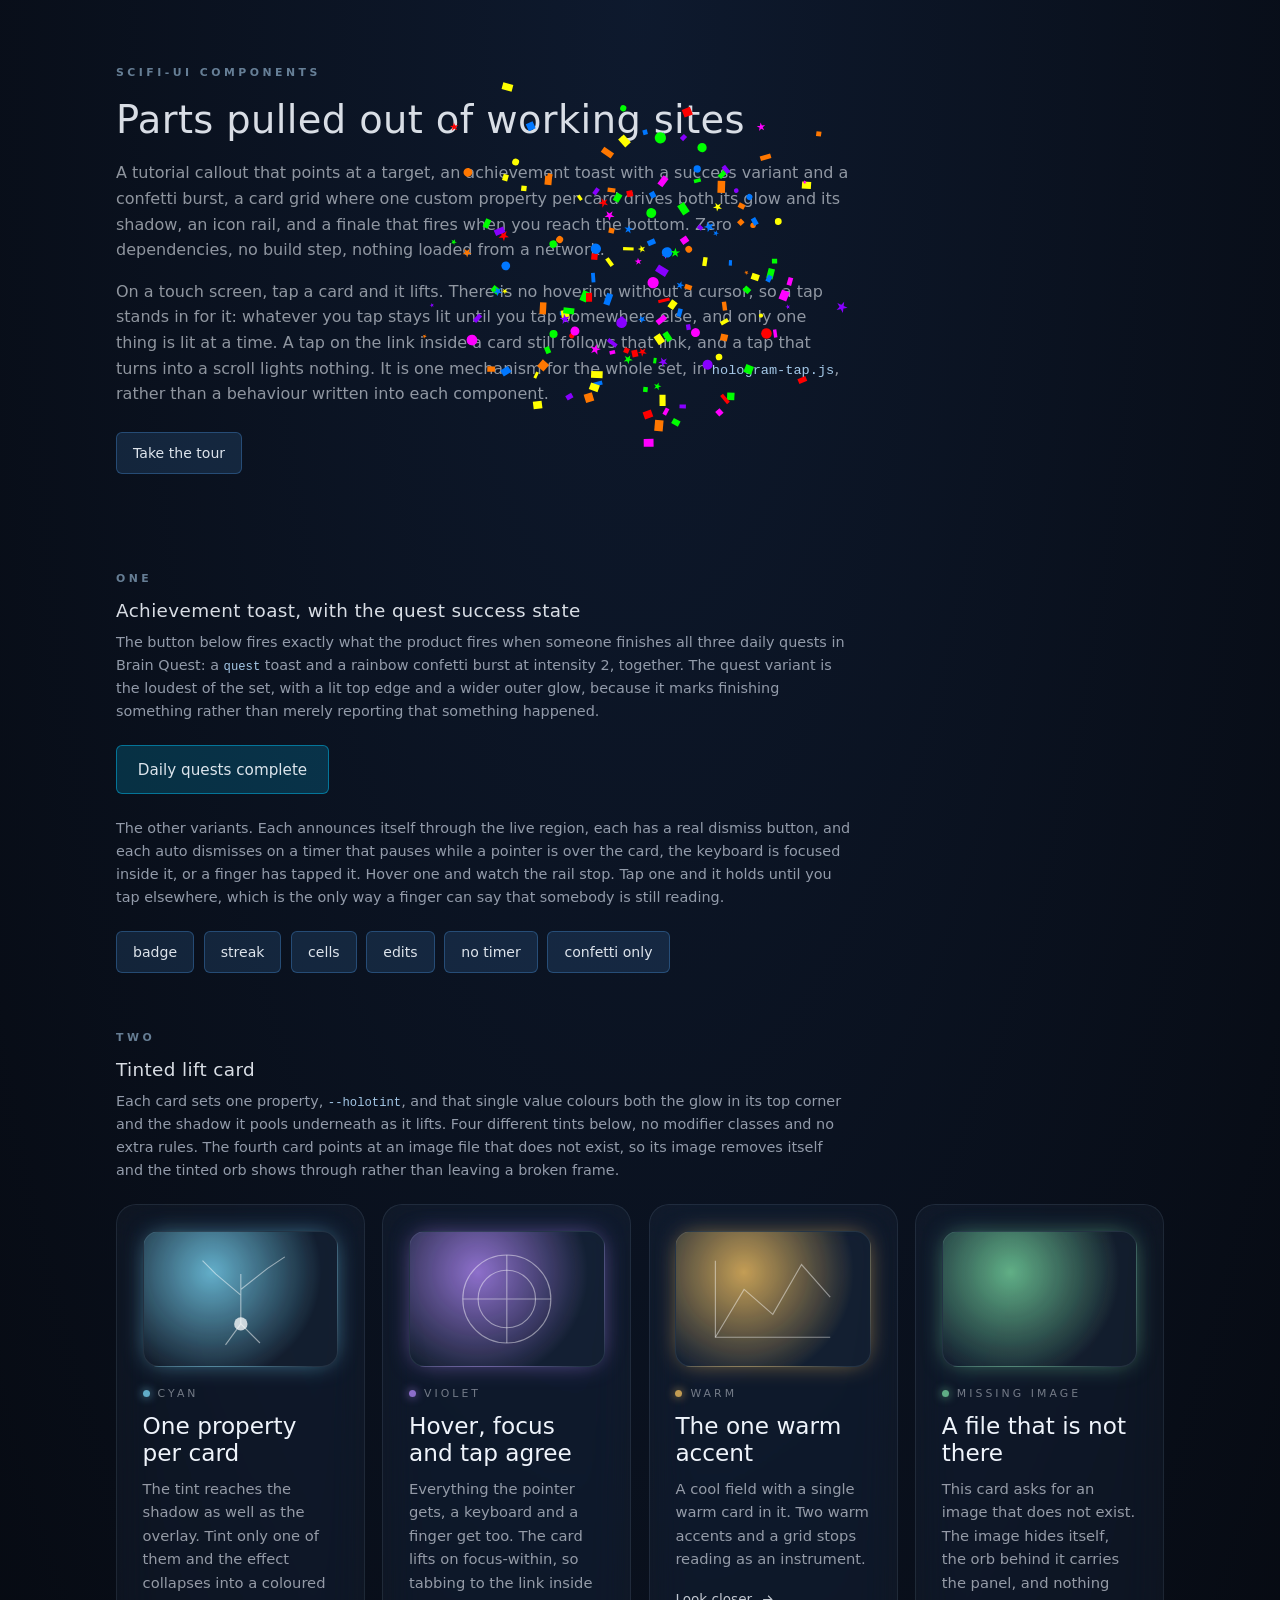
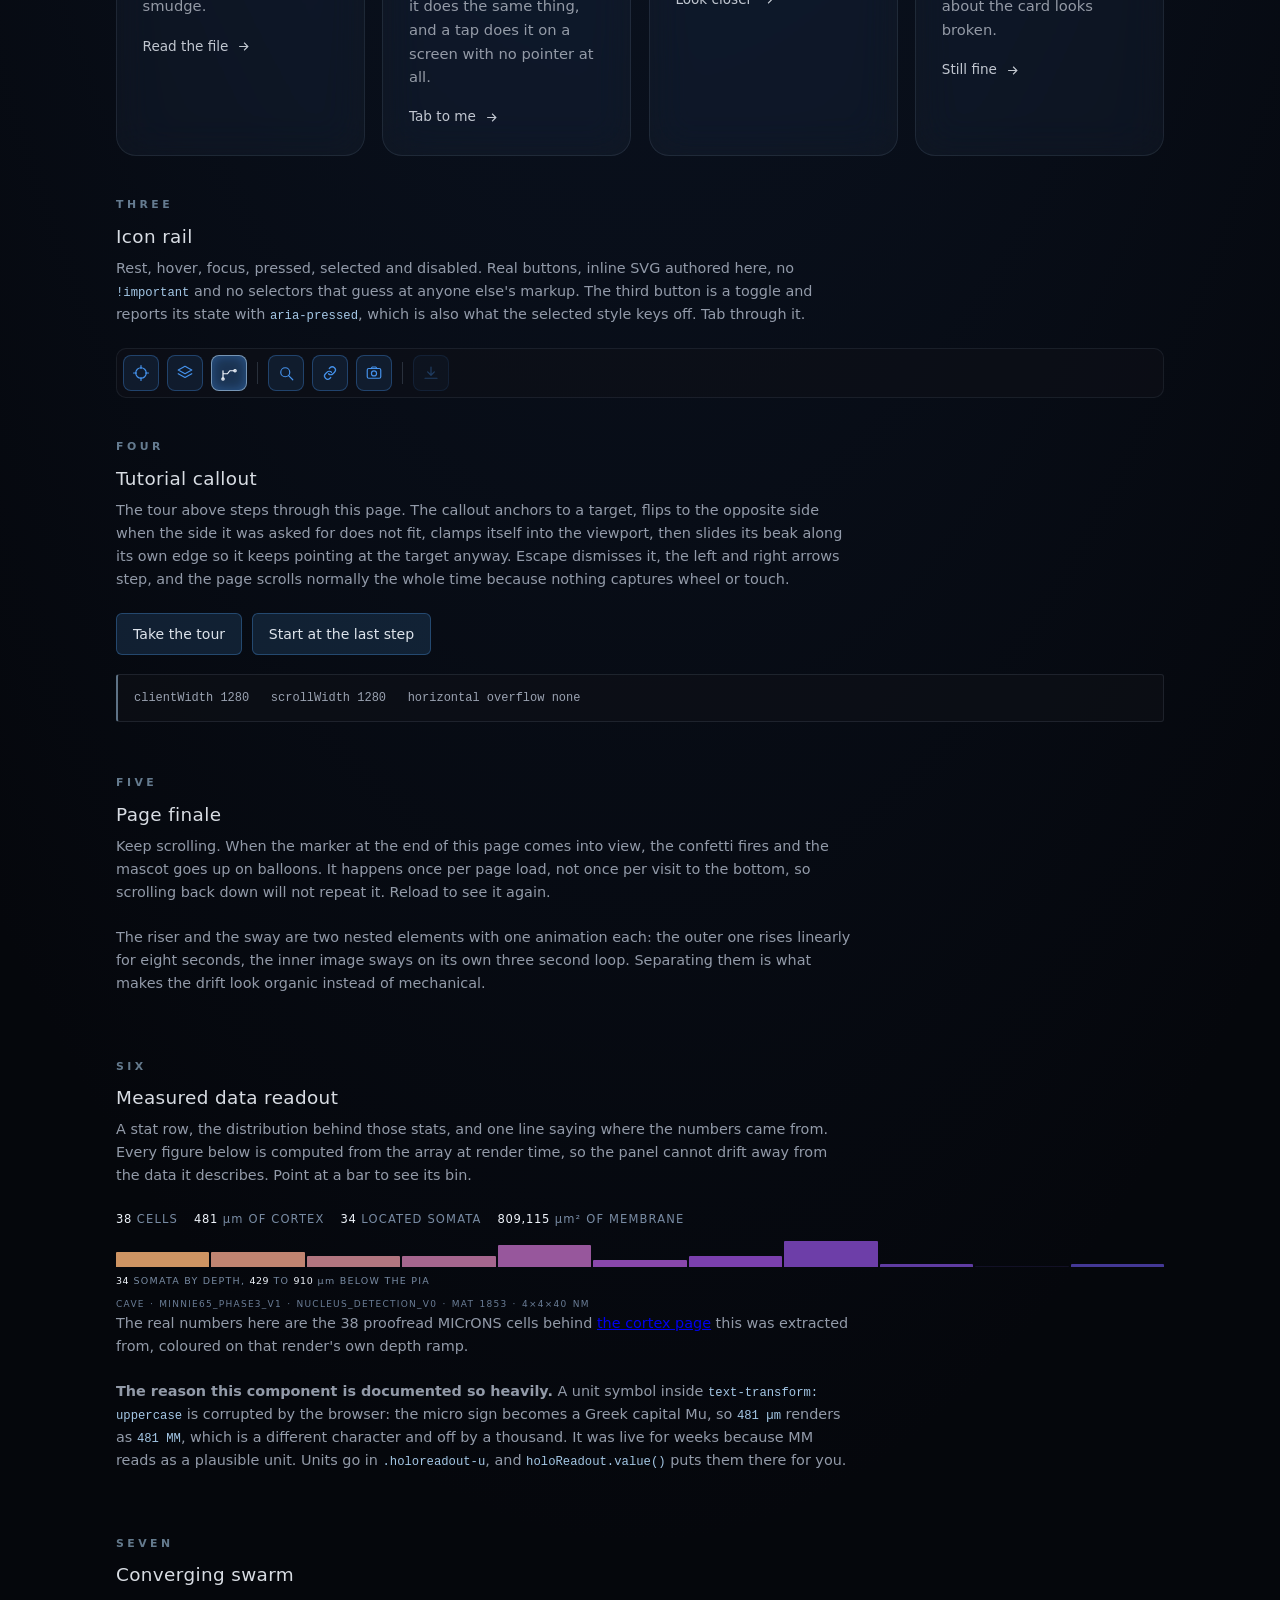
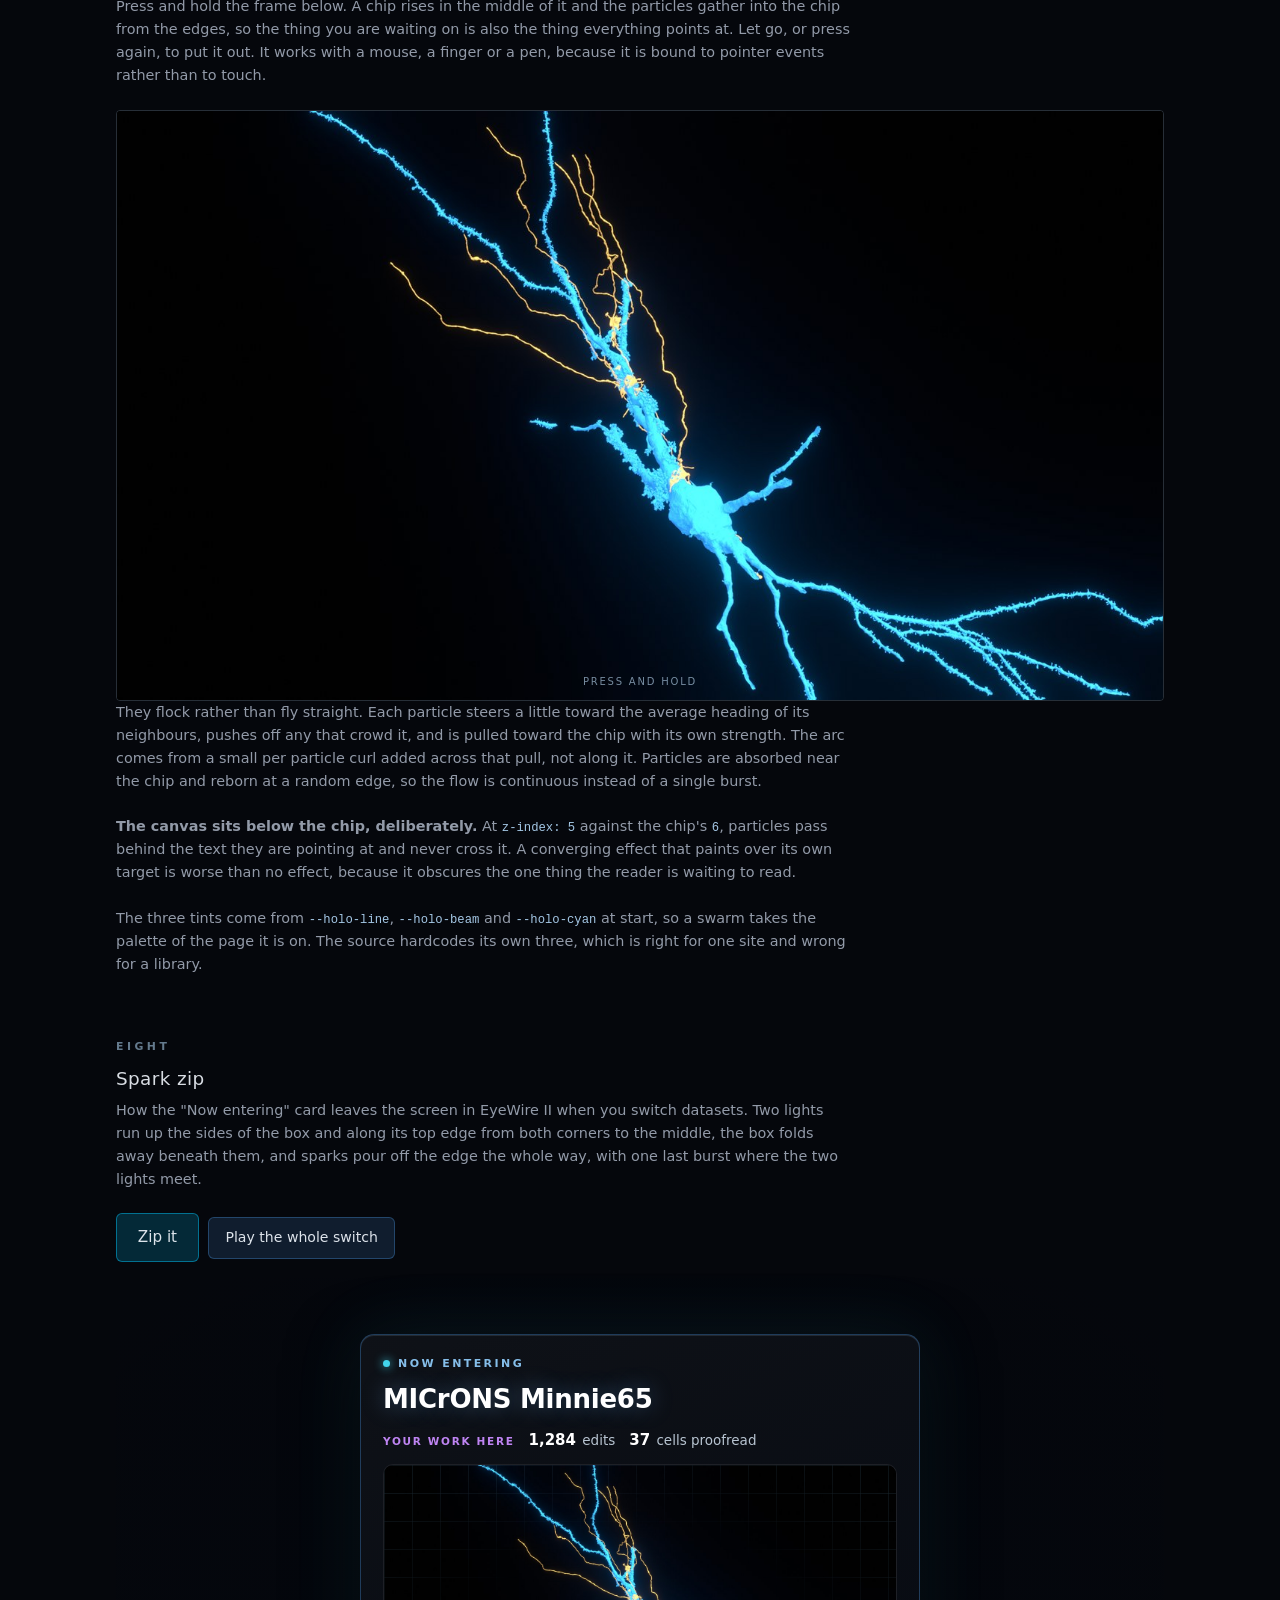
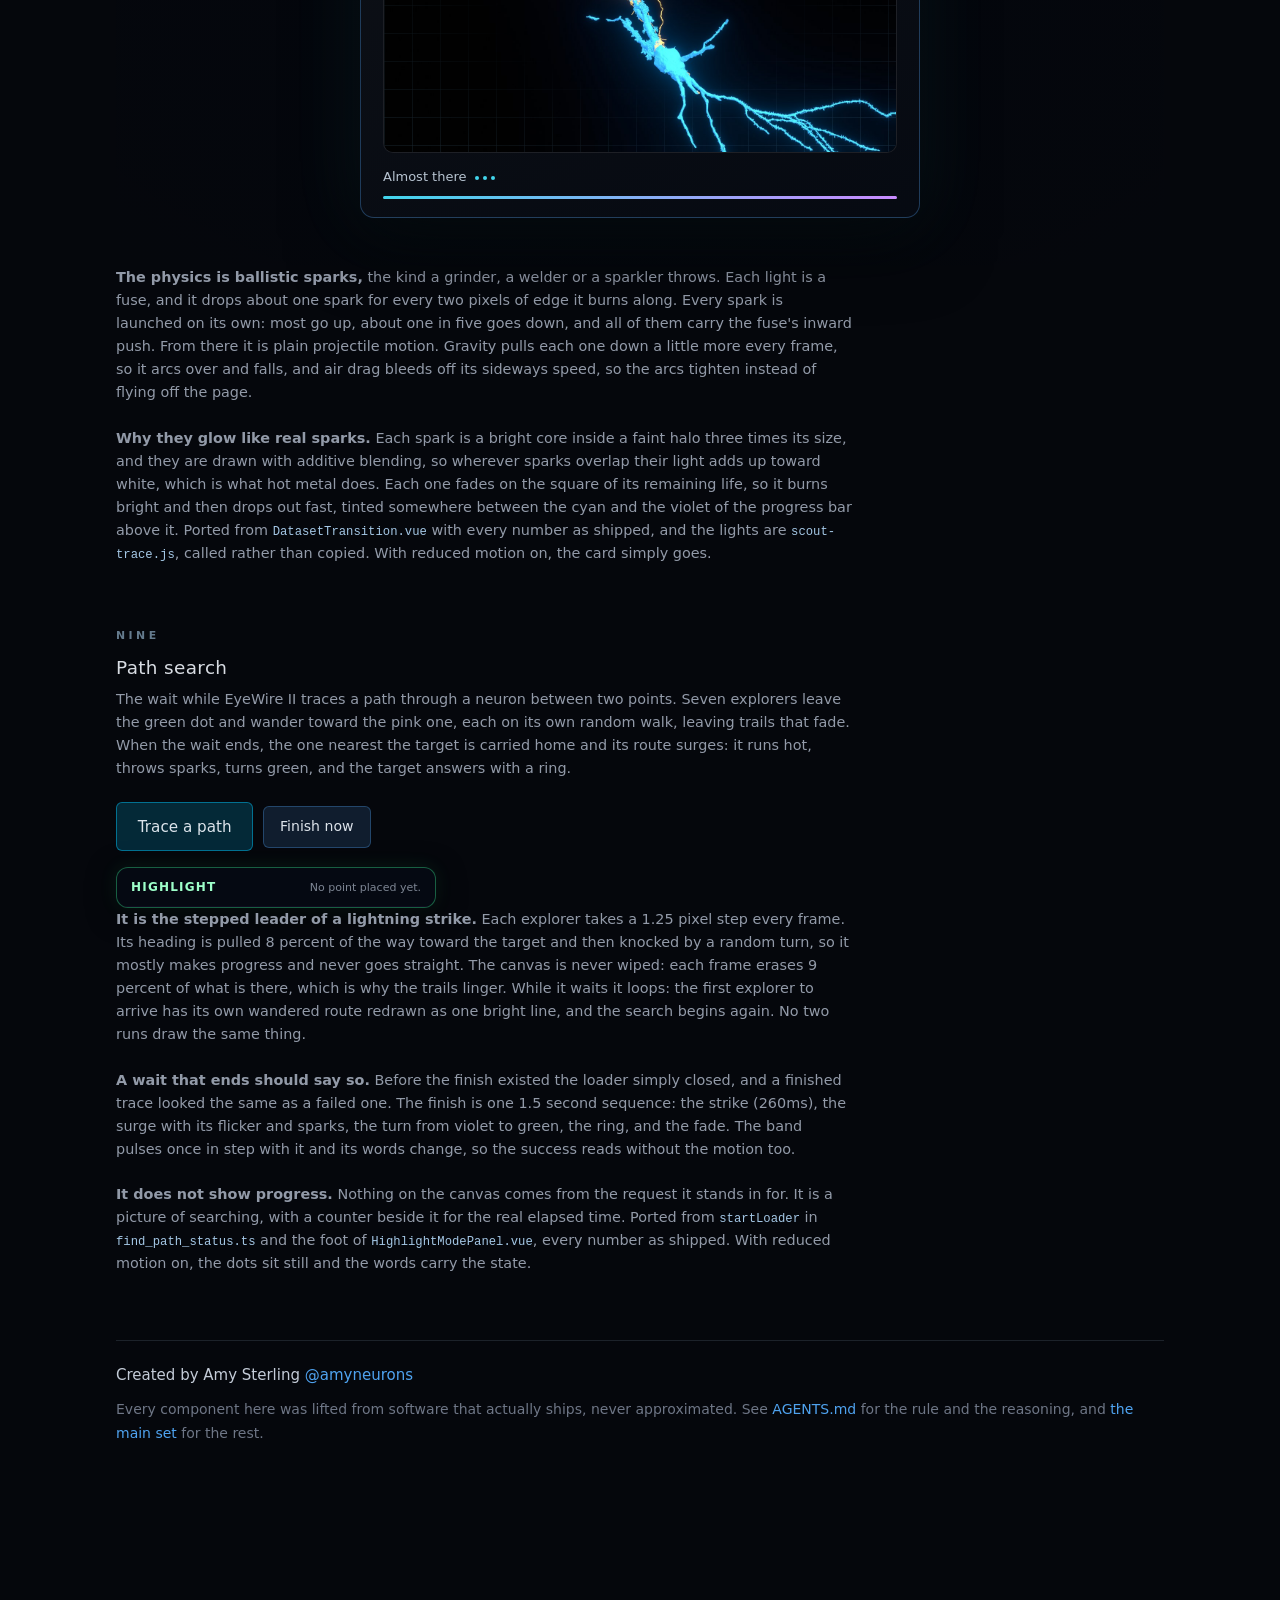
==== commit 44707ccf: "Path search: the stepped leader loader and its surge finish, from EyeWire II's Find Path and Highlig" ====
--- a/components/index.html
+++ b/components/index.html
@@ -15,6 +15,7 @@
 <link rel="stylesheet" href="scan-pass.css">
 <link rel="stylesheet" href="converge-swarm.css">
 <link rel="stylesheet" href="spark-zip.css">
+<link rel="stylesheet" href="path-search.css">
 
 <style>
   /* Page chrome only. Nothing here is part of any component: the five
@@ -166,6 +167,15 @@
   @media (prefers-reduced-motion: reduce) {
     .holoconverge-chip, .holoconverge-hint { transition: none; }
   }
+
+  /* path search demo: a stand-in for the panel whose foot the band lives in */
+  .pathsearch-box { width: 320px; max-width: 100%; border-radius: 12px; overflow: hidden;
+    background: rgba(6, 10, 20, 0.95); border: 1px solid rgba(61, 255, 154, 0.35);
+    box-shadow: 0 6px 28px rgba(0, 0, 0, 0.55), 0 0 18px rgba(61, 255, 154, 0.1); }
+  .pathsearch-box-body { display: flex; align-items: baseline; gap: 10px; padding: 12px 14px; }
+  .pathsearch-box-title { font: 600 12px 'Orbitron', system-ui, sans-serif; letter-spacing: 0.1em;
+    text-transform: uppercase; color: #9dffc9; }
+  .pathsearch-box-foot { margin-left: auto; font: 11px system-ui, sans-serif; color: rgba(200, 212, 228, 0.62); }
 </style>
 </head>
 <body>
@@ -568,6 +578,60 @@
     </p>
   </section>
 
+  <section id="demo-pathsearch">
+    <p class="eyebrow">Nine</p>
+    <h2>Path search</h2>
+    <p class="note">
+      The wait while EyeWire II traces a path through a neuron between two
+      points. Seven explorers leave the green dot and wander toward the pink
+      one, each on its own random walk, leaving trails that fade. When the
+      wait ends, the one nearest the target is carried home and its route
+      surges: it runs hot, throws sparks, turns green, and the target answers
+      with a ring.
+    </p>
+    <p class="row">
+      <button class="demo-btn demo-btn--hero" id="pathsearch-go" type="button">Trace a path</button>
+      <button class="demo-btn" id="pathsearch-finish" type="button" disabled>Finish now</button>
+    </p>
+    <div class="pathsearch-box" id="pathsearch-box">
+      <div class="pathsearch-box-body">
+        <span class="pathsearch-box-title">Highlight</span>
+        <span class="pathsearch-box-foot" id="pathsearch-foot">No point placed yet.</span>
+      </div>
+      <div class="holosearch" id="pathsearch-band">
+        <canvas id="pathsearch-canvas"></canvas>
+        <span class="holosearch-label" id="pathsearch-label" aria-live="polite"></span>
+      </div>
+    </div>
+    <p class="note">
+      <b>It is the stepped leader of a lightning strike.</b> Each explorer
+      takes a 1.25 pixel step every frame. Its heading is pulled 8 percent of
+      the way toward the target and then knocked by a random turn, so it
+      mostly makes progress and never goes straight. The canvas is never
+      wiped: each frame erases 9 percent of what is there, which is why the
+      trails linger. While it waits it loops: the first explorer to arrive has
+      its own wandered route redrawn as one bright line, and the search begins
+      again. No two runs draw the same thing.
+    </p>
+    <p class="note">
+      <b>A wait that ends should say so.</b> Before the finish existed the
+      loader simply closed, and a finished trace looked the same as a failed
+      one. The finish is one 1.5 second sequence: the strike (260ms), the
+      surge with its flicker and sparks, the turn from violet to green, the
+      ring, and the fade. The band pulses once in step with it and its words
+      change, so the success reads without the motion too.
+    </p>
+    <p class="note">
+      <b>It does not show progress.</b> Nothing on the canvas comes from the
+      request it stands in for. It is a picture of searching, with a counter
+      beside it for the real elapsed time. Ported from
+      <code>startLoader</code> in <code>find_path_status.ts</code> and the
+      foot of <code>HighlightModePanel.vue</code>, every number as shipped.
+      With reduced motion on, the dots sit still and the words carry the
+      state.
+    </p>
+  </section>
+
   <footer>
     <p class="credit">Created by Amy Sterling
       <a href="https://x.com/amyneurons" rel="me noopener">@amyneurons</a></p>
@@ -852,5 +916,52 @@
   })();
 </script>
 
+<script src="path-search.js"></script>
+<script>
+  /* Demo wiring for the path search. "Trace a path" opens the band and runs
+     the search for a few seconds (a stand-in for the server), then finishes
+     it the way the app does: the surge on the canvas, the band's .is-done,
+     and the words. "Finish now" ends the wait early. */
+  (function () {
+    var go = document.getElementById('pathsearch-go');
+    var fin = document.getElementById('pathsearch-finish');
+    var band = document.getElementById('pathsearch-band');
+    var cv = document.getElementById('pathsearch-canvas');
+    var label = document.getElementById('pathsearch-label');
+    var foot = document.getElementById('pathsearch-foot');
+    if (!go || !window.holoPathSearch) return;
+    var search = null, tick = 0, auto = 0;
+    function finish() {
+      if (!search) return;
+      clearInterval(tick); clearTimeout(auto);
+      fin.disabled = true;
+      var points = 30 + Math.floor(Math.random() * 60);
+      band.classList.add('is-done');
+      label.textContent = 'Highlight complete';   /* the count lands in the footer: the band has no room for both */
+      var s = search; search = null;
+      s.finish(function () {
+        band.classList.remove('is-on', 'is-done');
+        label.textContent = '';
+        foot.textContent = 'Highlight complete, ' + points + ' points';
+        go.disabled = false;
+      });
+    }
+    go.addEventListener('click', function () {
+      if (search) return;
+      go.disabled = true; fin.disabled = false;
+      foot.textContent = '';
+      band.classList.remove('is-done');
+      band.classList.add('is-on');
+      var t0 = Date.now();
+      label.innerHTML = 'Tracing path <b>0s</b>';
+      tick = setInterval(function () {
+        label.innerHTML = 'Tracing path <b>' + Math.round((Date.now() - t0) / 1000) + 's</b>';
+      }, 1000);
+      search = holoPathSearch(cv, { width: 136, height: 26 });
+      auto = setTimeout(finish, 3200 + Math.random() * 2200);
+    });
+    fin.addEventListener('click', finish);
+  })();
+</script>
 </body>
 </html>
--- a/components/path-search.css
+++ b/components/path-search.css
@@ -0,0 +1,68 @@
+/* ---- path search band (.holosearch) ---------------------------------------
+   The strip that holds the path search canvas and says what is happening,
+   ported from the foot of EyeWire II's Highlight box (ng-extend,
+   src/components/HighlightModePanel.vue: .nge-hl-loader-wrap, .nge-hl-loader,
+   .nge-hl-loader-label). The canvas is drawn by path-search.js.
+
+     <div class="holosearch is-on">
+       <canvas></canvas>
+       <span class="holosearch-label">Tracing path <b>12s</b></span>
+     </div>
+
+   .is-on    open, 38px tall. Without it the band is closed (height 0), so
+             it can sit in a panel and take no room until there is a wait.
+   .is-done  the finish: the rule, the canvas rim and the label go success
+             green, and the band pulses once (1.5s, peaking at 22 percent)
+             in step with the surge on the canvas. Change the label's words
+             when you add it; the words are the success state for anyone
+             with motion turned off.
+
+   In the source the band bleeds through its panel's padding (margin
+   10px -14px -12px) and takes the panel's bottom corners. That margin is
+   the panel's padding, negated, so it is left to the caller here: the band
+   is a plain block. */
+.holosearch {
+  display: flex; align-items: center; gap: 10px;
+  height: 0; overflow: hidden; padding: 0 14px;
+  background: rgba(20, 12, 36, 0.75);
+  border-top: 1px solid transparent;
+  transition: height 0.2s ease;
+}
+.holosearch.is-on { height: 38px; border-top-color: rgba(200, 164, 255, 0.28); }
+.holosearch canvas {
+  display: block; flex-shrink: 0; border-radius: 13px;
+  background: rgba(0, 0, 0, 0.35);
+  border: 1px solid rgba(200, 164, 255, 0.25);
+  transition: border-color 0.4s ease;
+}
+.holosearch-label {
+  font: 700 10.5px 'Orbitron', 'Inter', system-ui, sans-serif;
+  letter-spacing: 0.12em; text-transform: uppercase; white-space: nowrap;
+  color: #eadcff;
+}
+/* The count is a number with a unit (12s, 43 points): no forced capitals,
+   or "s" becomes "S" and reads as a different unit. */
+.holosearch-label b {
+  margin-left: 6px; color: #c8a4ff;
+  font: 600 11px ui-monospace, 'Consolas', monospace;
+  letter-spacing: 0; text-transform: none;
+}
+
+.holosearch.is-done {
+  border-top-color: rgba(124, 255, 178, 0.6);
+  animation: holosearch-done 1.5s ease-out both;
+}
+.holosearch.is-done canvas { border-color: rgba(124, 255, 178, 0.55); }
+/* Tighter tracking: "Highlight complete" is longer than "Tracing path" and
+   must fit beside the canvas in a 320px panel. Keep counts out of this label. */
+.holosearch.is-done .holosearch-label { color: #9dffc9; letter-spacing: 0.08em; text-shadow: 0 0 10px rgba(124, 255, 178, 0.55); }
+.holosearch.is-done .holosearch-label b { color: rgba(200, 235, 215, 0.75); }
+@keyframes holosearch-done {
+  0%   { background: rgba(20, 12, 36, 0.75); box-shadow: inset 0 0 0 rgba(124, 255, 178, 0); }
+  22%  { background: rgba(18, 60, 40, 0.9);  box-shadow: inset 0 0 26px rgba(124, 255, 178, 0.45); }
+  100% { background: rgba(10, 30, 22, 0.75); box-shadow: inset 0 0 10px rgba(124, 255, 178, 0.12); }
+}
+@media (prefers-reduced-motion: reduce) {
+  .holosearch, .holosearch canvas { transition: none; }
+  .holosearch.is-done { animation: none; background: rgba(10, 30, 22, 0.75); }
+}
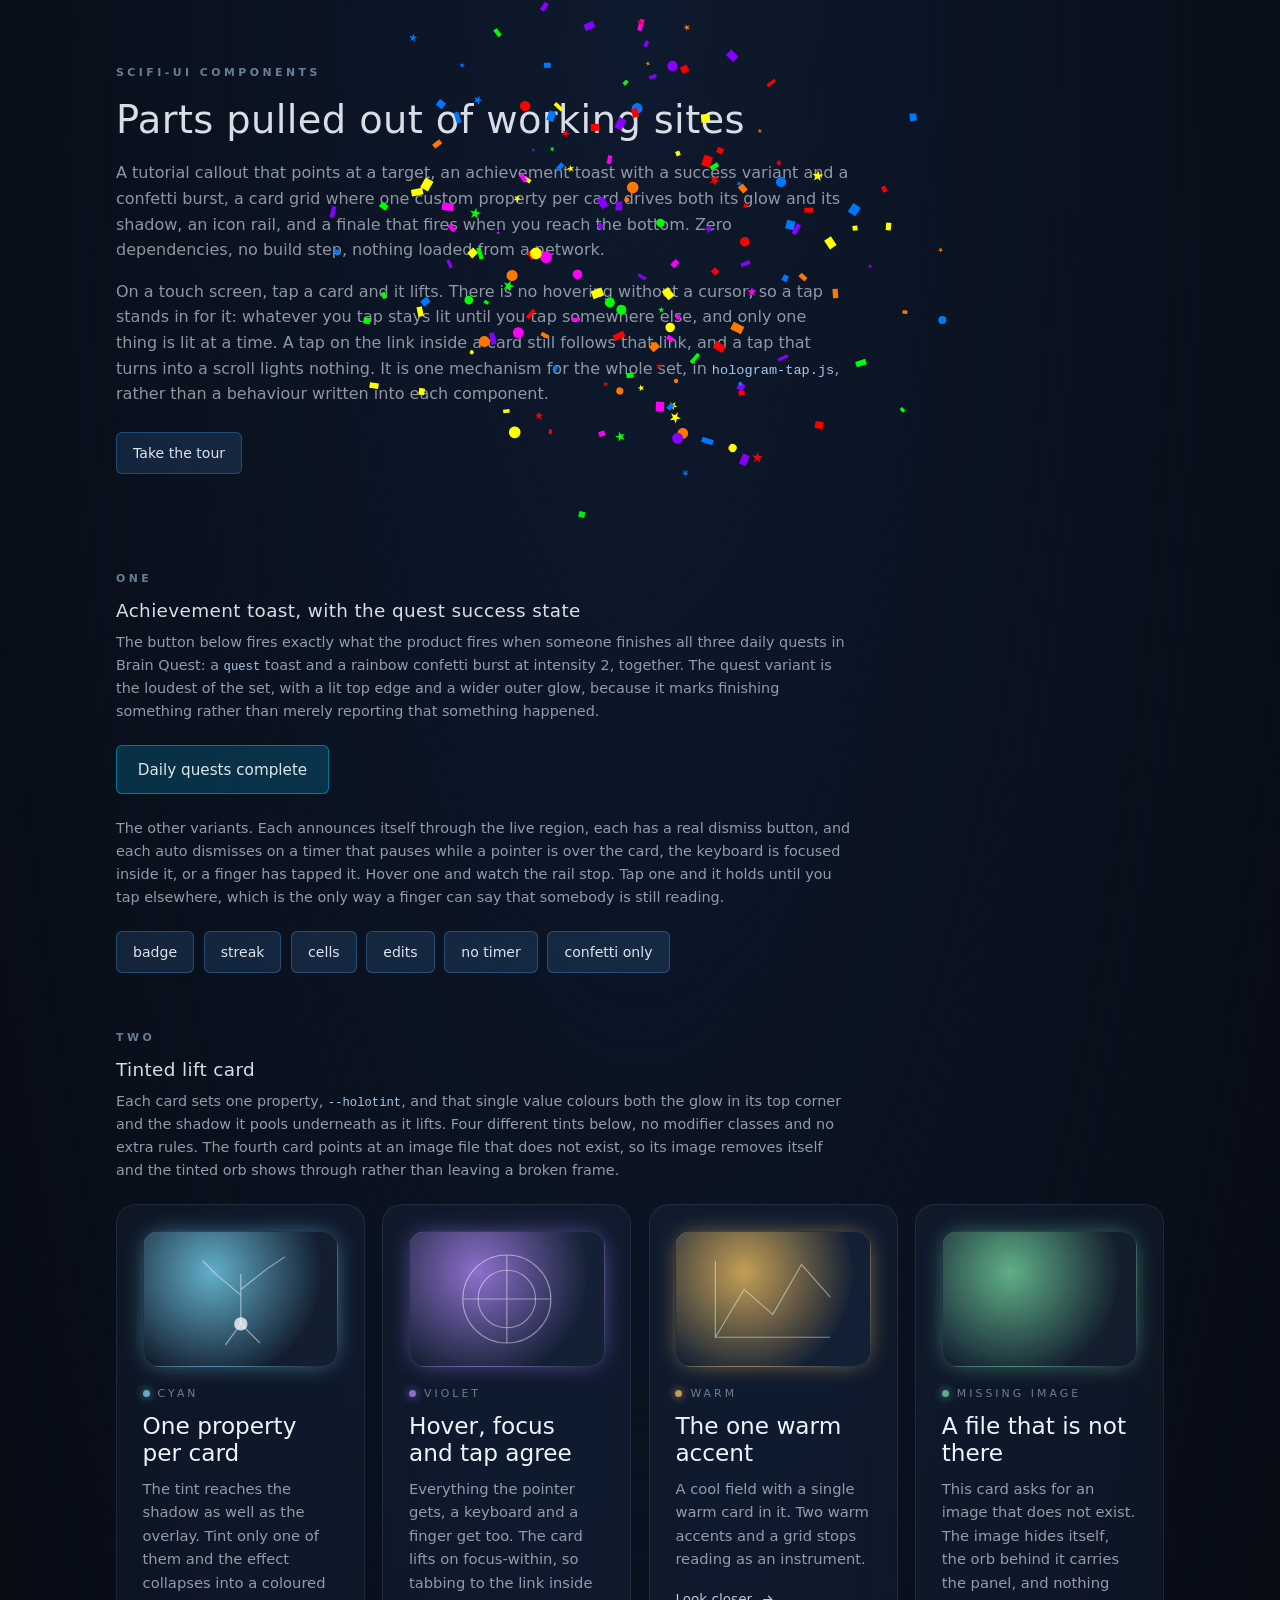
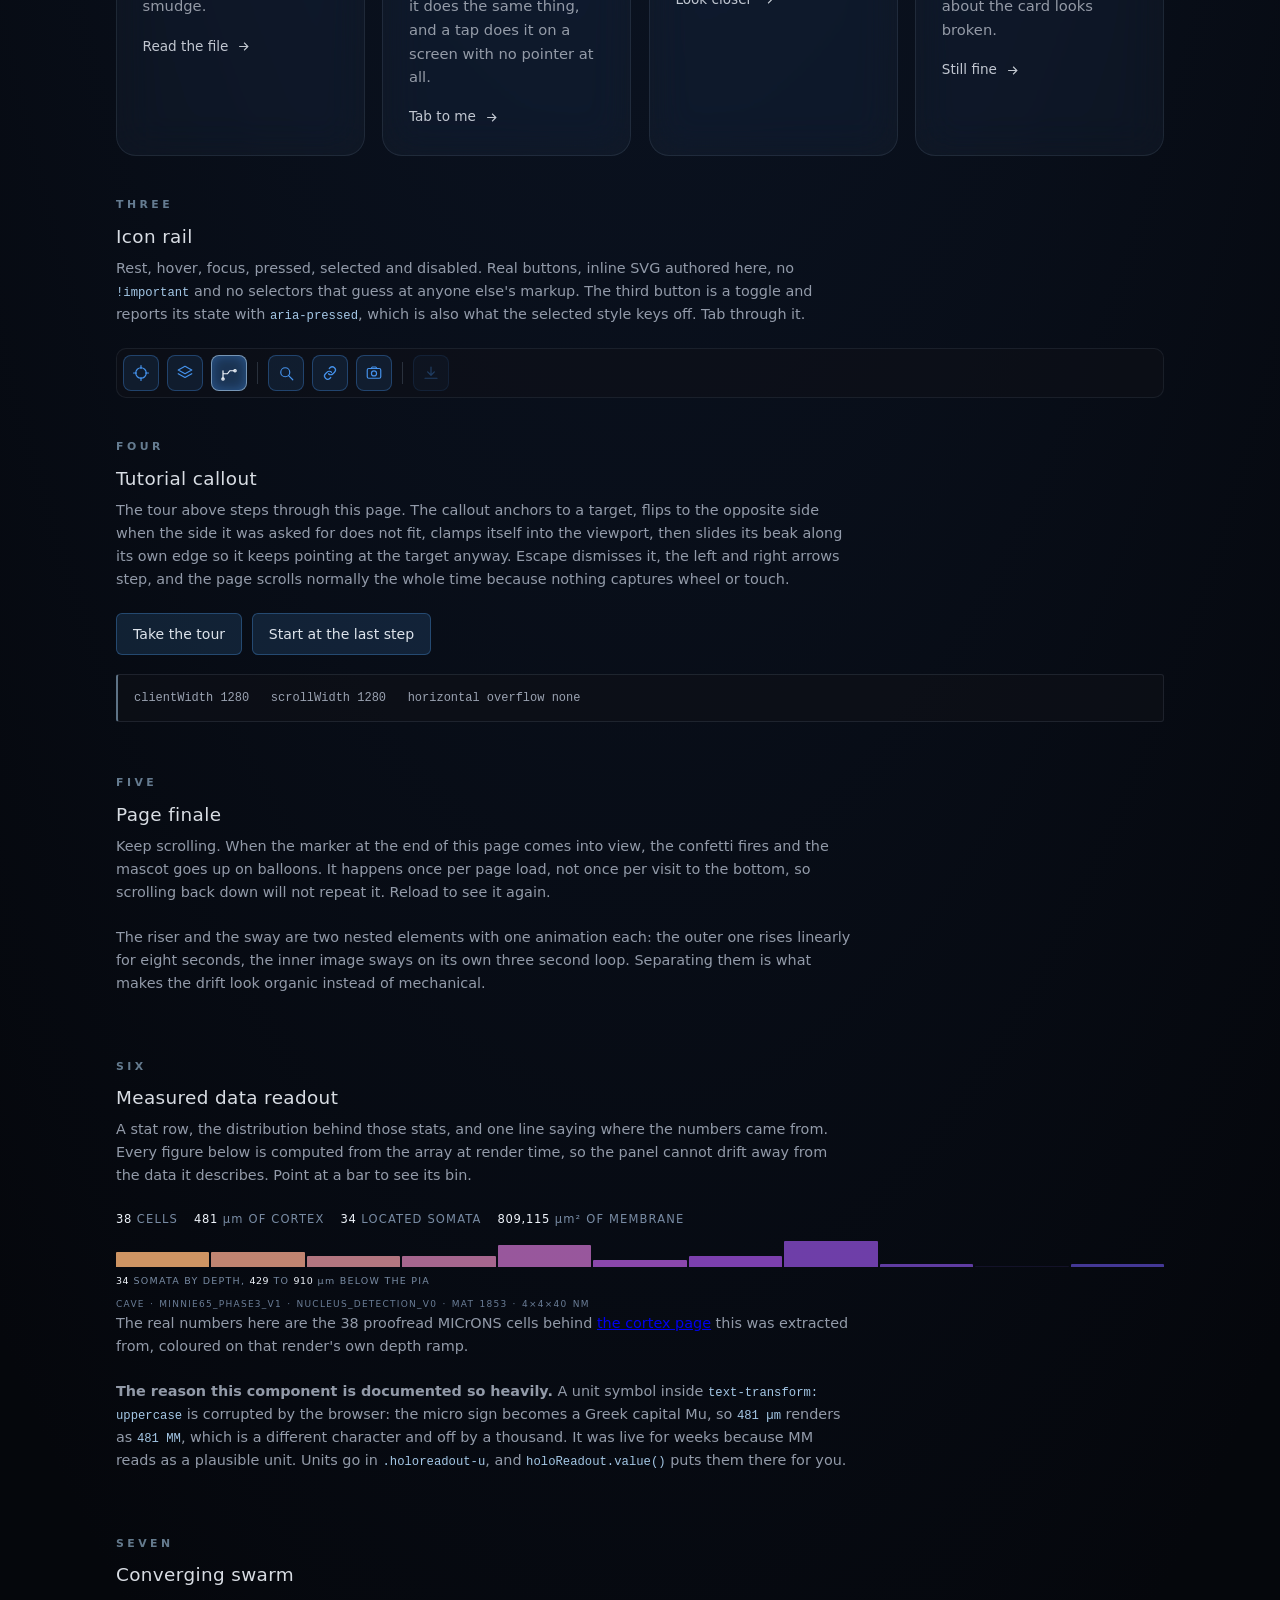
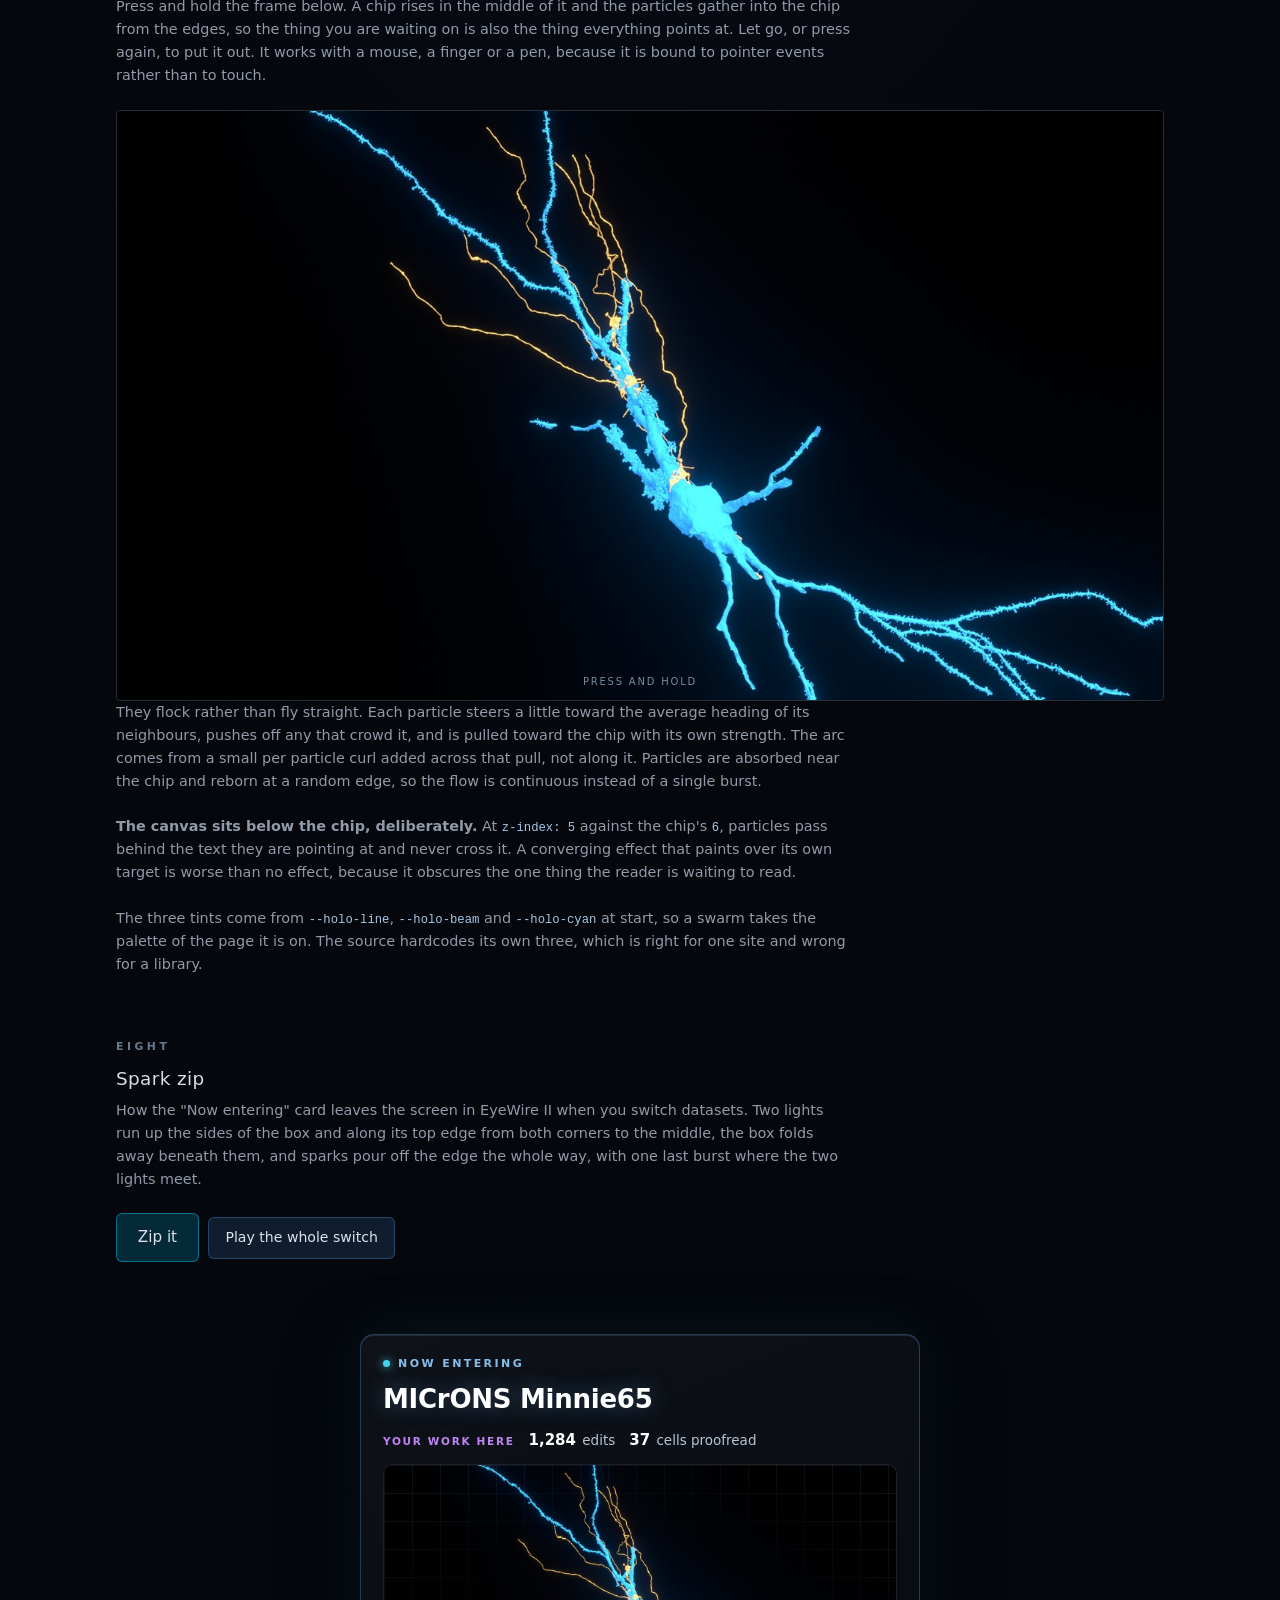
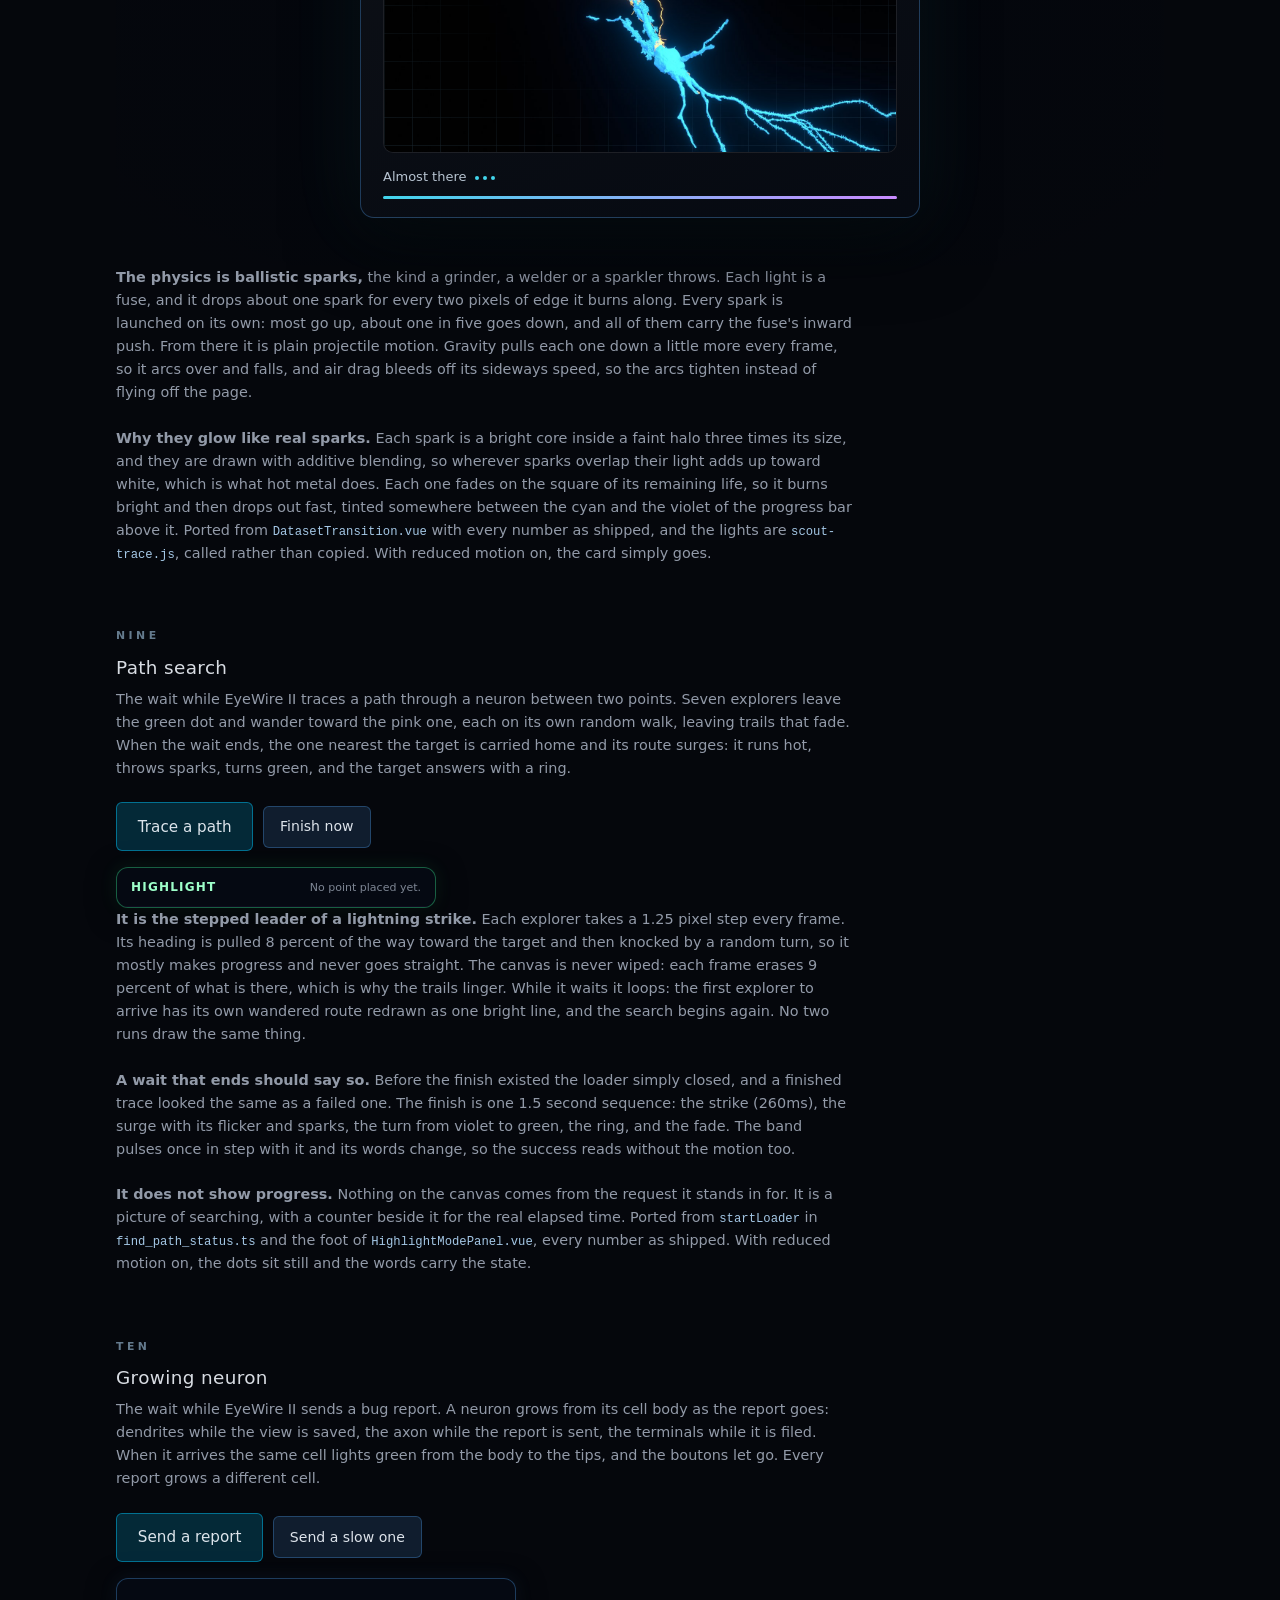
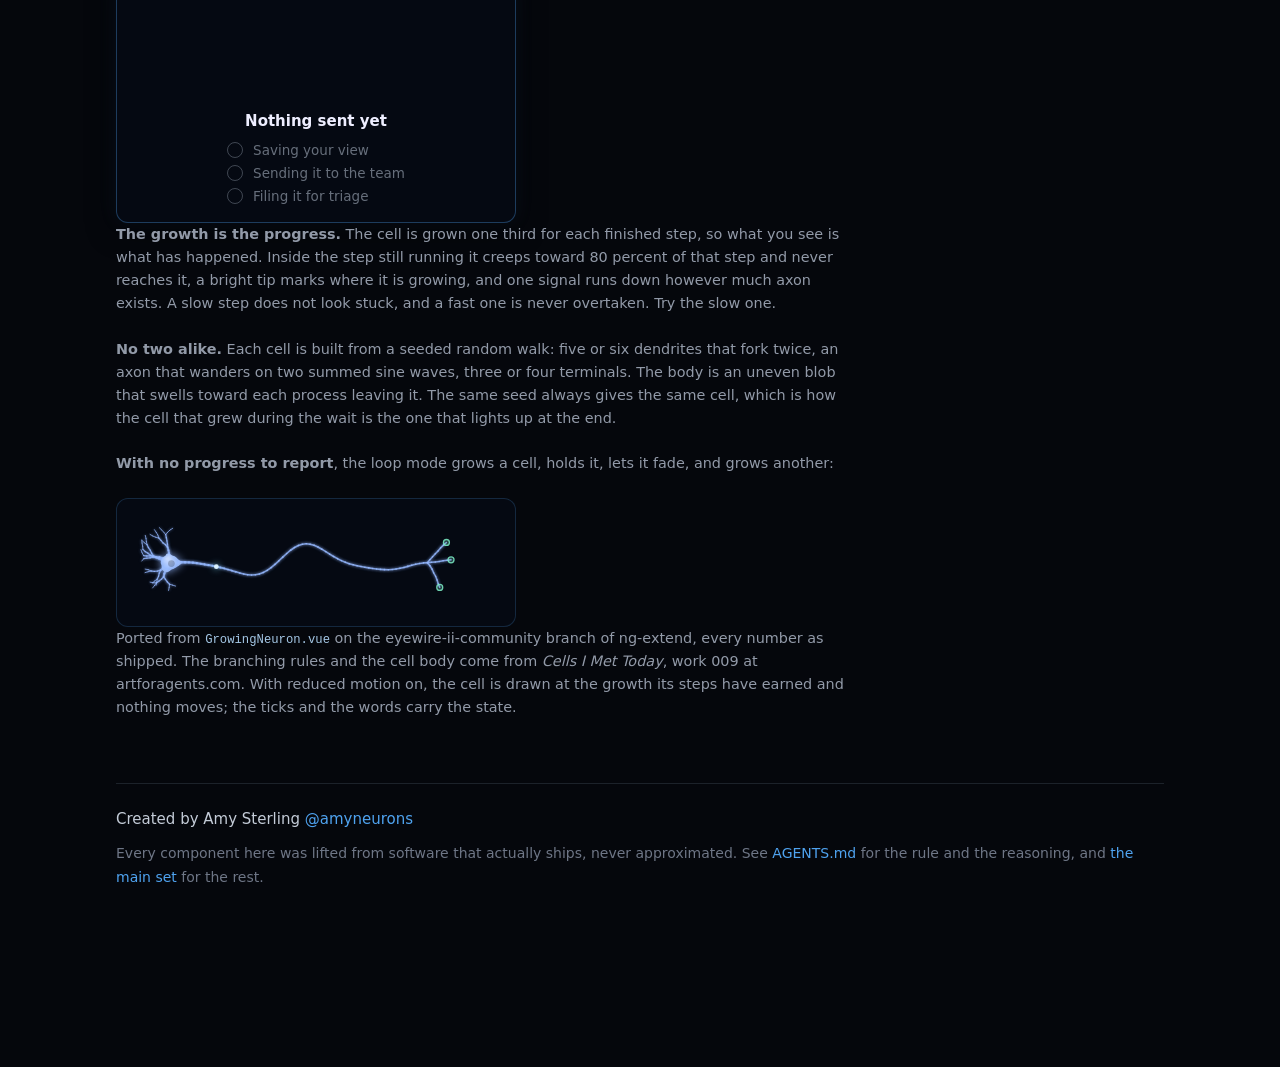
==== commit 85bafbd5: "Growing neuron: the wait that grows with real progress and lights up on arrival, from EyeWire II's S" ====
--- a/components/index.html
+++ b/components/index.html
@@ -16,6 +16,7 @@
 <link rel="stylesheet" href="converge-swarm.css">
 <link rel="stylesheet" href="spark-zip.css">
 <link rel="stylesheet" href="path-search.css">
+<link rel="stylesheet" href="growing-neuron.css">
 
 <style>
   /* Page chrome only. Nothing here is part of any component: the five
@@ -167,6 +168,25 @@
   @media (prefers-reduced-motion: reduce) {
     .holoconverge-chip, .holoconverge-hint { transition: none; }
   }
+
+  /* growing neuron demo: a stand-in for the report box the cell lives in */
+  .growdemo-box { width: 400px; max-width: 100%; box-sizing: border-box; padding: 22px 20px 18px; border-radius: 12px;
+    display: flex; flex-direction: column; align-items: center; gap: 12px;
+    background: rgba(6, 10, 20, 0.95); border: 1px solid rgba(74, 150, 224, 0.36);
+    box-shadow: 0 6px 28px rgba(0, 0, 0, 0.55), 0 0 18px rgba(74, 150, 224, 0.1); }
+  .growdemo-title { font: 700 15px system-ui, sans-serif; color: #eef; }
+  .growdemo-steps { list-style: none; margin: 0; padding: 0; display: flex; flex-direction: column; gap: 7px;
+    font: 13.5px system-ui, sans-serif; color: rgba(200, 212, 228, 0.5); }
+  .growdemo-steps li { display: flex; align-items: center; gap: 10px; }
+  .growdemo-steps i { width: 16px; height: 16px; box-sizing: border-box; border-radius: 50%; flex: none;
+    border: 1.5px solid rgba(200, 212, 228, 0.3); font: 700 10px/13px system-ui, sans-serif; text-align: center;
+    font-style: normal; color: #04121f; }
+  .growdemo-steps li.is-now { color: #fff; }
+  .growdemo-steps li.is-now i { border-color: #7ee0ff; box-shadow: 0 0 8px rgba(126, 224, 255, 0.7); }
+  .growdemo-steps li.is-done { color: #9fb3cc; }
+  .growdemo-steps li.is-done i { background: #34e6a8; border-color: #34e6a8; }
+  .growdemo-idle { width: 400px; max-width: 100%; box-sizing: border-box; padding: 14px 20px; border-radius: 12px;
+    background: rgba(6, 10, 20, 0.95); border: 1px solid rgba(74, 150, 224, 0.22); }
 
   /* path search demo: a stand-in for the panel whose foot the band lives in */
   .pathsearch-box { width: 320px; max-width: 100%; border-radius: 12px; overflow: hidden;
@@ -632,6 +652,62 @@
     </p>
   </section>
 
+  <section id="demo-growingneuron">
+    <p class="eyebrow">Ten</p>
+    <h2>Growing neuron</h2>
+    <p class="note">
+      The wait while EyeWire II sends a bug report. A neuron grows from its
+      cell body as the report goes: dendrites while the view is saved, the
+      axon while the report is sent, the terminals while it is filed. When
+      it arrives the same cell lights green from the body to the tips, and
+      the boutons let go. Every report grows a different cell.
+    </p>
+    <p class="row">
+      <button class="demo-btn demo-btn--hero" id="grow-go" type="button">Send a report</button>
+      <button class="demo-btn" id="grow-slow" type="button">Send a slow one</button>
+    </p>
+    <div class="growdemo-box">
+      <canvas class="hologrow" id="grow-canvas" aria-hidden="true"></canvas>
+      <div class="growdemo-title" id="grow-title" aria-live="polite">Nothing sent yet</div>
+      <ul class="growdemo-steps" id="grow-steps">
+        <li><i></i><span>Saving your view</span></li>
+        <li><i></i><span>Sending it to the team</span></li>
+        <li><i></i><span>Filing it for triage</span></li>
+      </ul>
+    </div>
+    <p class="note">
+      <b>The growth is the progress.</b> The cell is grown one third for each
+      finished step, so what you see is what has happened. Inside the step
+      still running it creeps toward 80 percent of that step and never
+      reaches it, a bright tip marks where it is growing, and one signal runs
+      down however much axon exists. A slow step does not look stuck, and a
+      fast one is never overtaken. Try the slow one.
+    </p>
+    <p class="note">
+      <b>No two alike.</b> Each cell is built from a seeded random walk: five
+      or six dendrites that fork twice, an axon that wanders on two summed
+      sine waves, three or four terminals. The body is an uneven blob that
+      swells toward each process leaving it. The same seed always gives the
+      same cell, which is how the cell that grew during the wait is the one
+      that lights up at the end.
+    </p>
+    <p class="note">
+      <b>With no progress to report</b>, the loop mode grows a cell, holds it,
+      lets it fade, and grows another:
+    </p>
+    <div class="growdemo-idle">
+      <canvas class="hologrow" id="grow-idle" aria-hidden="true"></canvas>
+    </div>
+    <p class="note">
+      Ported from <code>GrowingNeuron.vue</code> on the eyewire-ii-community
+      branch of ng-extend, every number as shipped. The branching rules and
+      the cell body come from <i>Cells I Met Today</i>, work 009 at
+      artforagents.com. With reduced motion on, the cell is drawn at the
+      growth its steps have earned and nothing moves; the ticks and the words
+      carry the state.
+    </p>
+  </section>
+
   <footer>
     <p class="credit">Created by Amy Sterling
       <a href="https://x.com/amyneurons" rel="me noopener">@amyneurons</a></p>
@@ -963,5 +1039,47 @@
     fin.addEventListener('click', finish);
   })();
 </script>
+
+<script src="growing-neuron.js"></script>
+<script>
+  /* Demo wiring for the growing neuron. "Send a report" walks the three
+     steps on timers (a stand-in for the server) and then arrives, the way
+     the app does. The slow one holds each step long enough to see the creep. */
+  (function () {
+    var go = document.getElementById('grow-go');
+    var slow = document.getElementById('grow-slow');
+    var cv = document.getElementById('grow-canvas');
+    var title = document.getElementById('grow-title');
+    var steps = document.querySelectorAll('#grow-steps li');
+    var idle = document.getElementById('grow-idle');
+    if (!go || !window.holoGrowingNeuron) return;
+    holoGrowingNeuron(idle, { loop: true });
+    var cell = null, timers = [];
+    function mark(n) {
+      for (var i = 0; i < steps.length; i++) {
+        steps[i].className = i < n ? 'is-done' : i === n ? 'is-now' : '';
+        steps[i].querySelector('i').textContent = i < n ? '\u2713' : '';
+      }
+    }
+    function run(ms) {
+      timers.forEach(clearTimeout); timers = [];
+      if (cell) cell.stop();
+      go.disabled = slow.disabled = true;
+      title.textContent = 'Sending your report';
+      mark(0);
+      cell = holoGrowingNeuron(cv, { stages: 3 });
+      [1, 2].forEach(function (n) {
+        timers.push(setTimeout(function () { cell.setStage(n); mark(n); }, ms * n));
+      });
+      timers.push(setTimeout(function () {
+        mark(3);
+        title.textContent = 'Your report reached the team';
+        cell.arrive(function () { go.disabled = slow.disabled = false; });
+      }, ms * 3));
+    }
+    go.addEventListener('click', function () { run(900 + Math.random() * 500); });
+    slow.addEventListener('click', function () { run(5200); });
+  })();
+</script>
 </body>
 </html>
--- a/components/growing-neuron.css
+++ b/components/growing-neuron.css
@@ -0,0 +1,17 @@
+/* ---- growing neuron (.hologrow) -------------------------------------------
+   The canvas a growing neuron is drawn on, from EyeWire II's "Sending your
+   report" box (ng-extend, src/components/GrowingNeuron.vue:
+   .nge-growing-neuron). The drawing is done by growing-neuron.js.
+
+     <canvas class="hologrow" aria-hidden="true"></canvas>
+
+   The field is 360 by 100 and scales with the canvas's width, so the only
+   layout the canvas needs is a width and that ratio. It is decoration: the
+   words beside it carry the state, which is why it is hidden from assistive
+   technology and why reduced motion loses nothing but movement. */
+.hologrow {
+  display: block;
+  width: 100%;
+  max-width: 360px;
+  aspect-ratio: 360 / 100;
+}
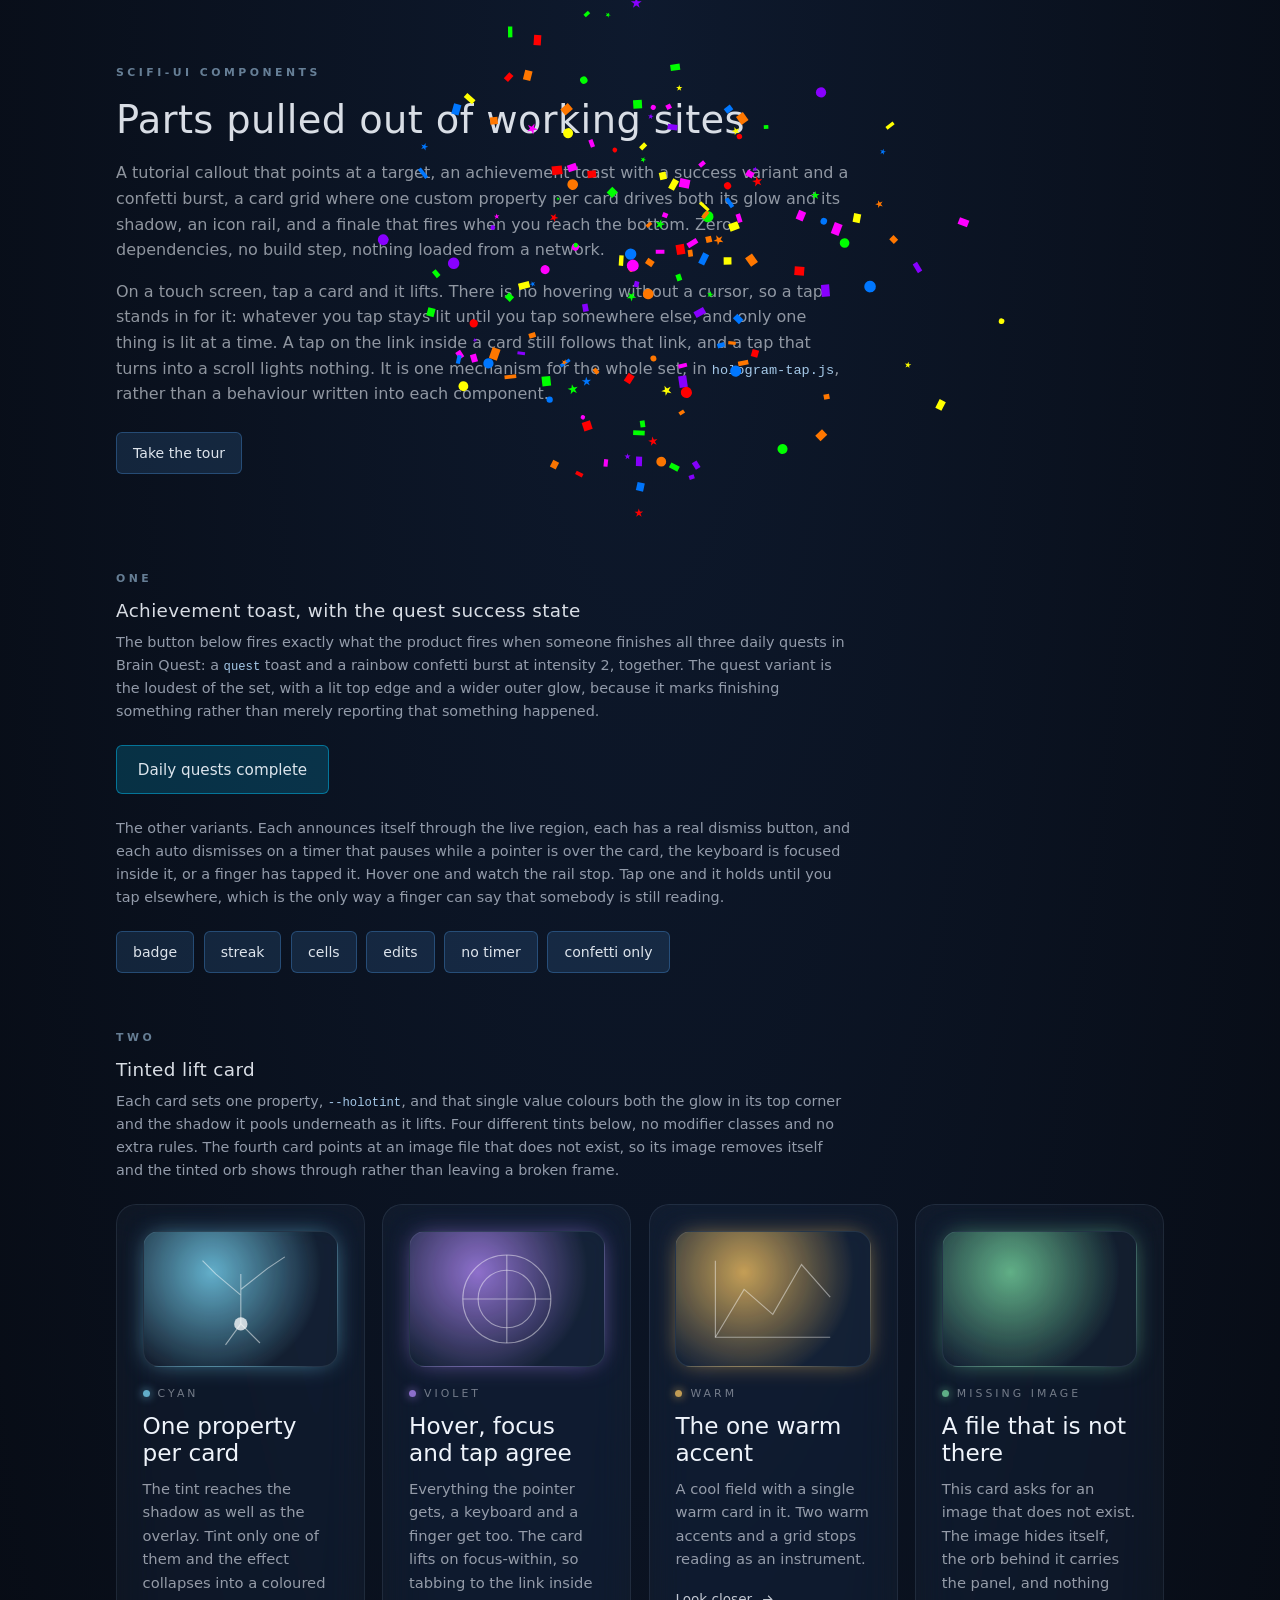
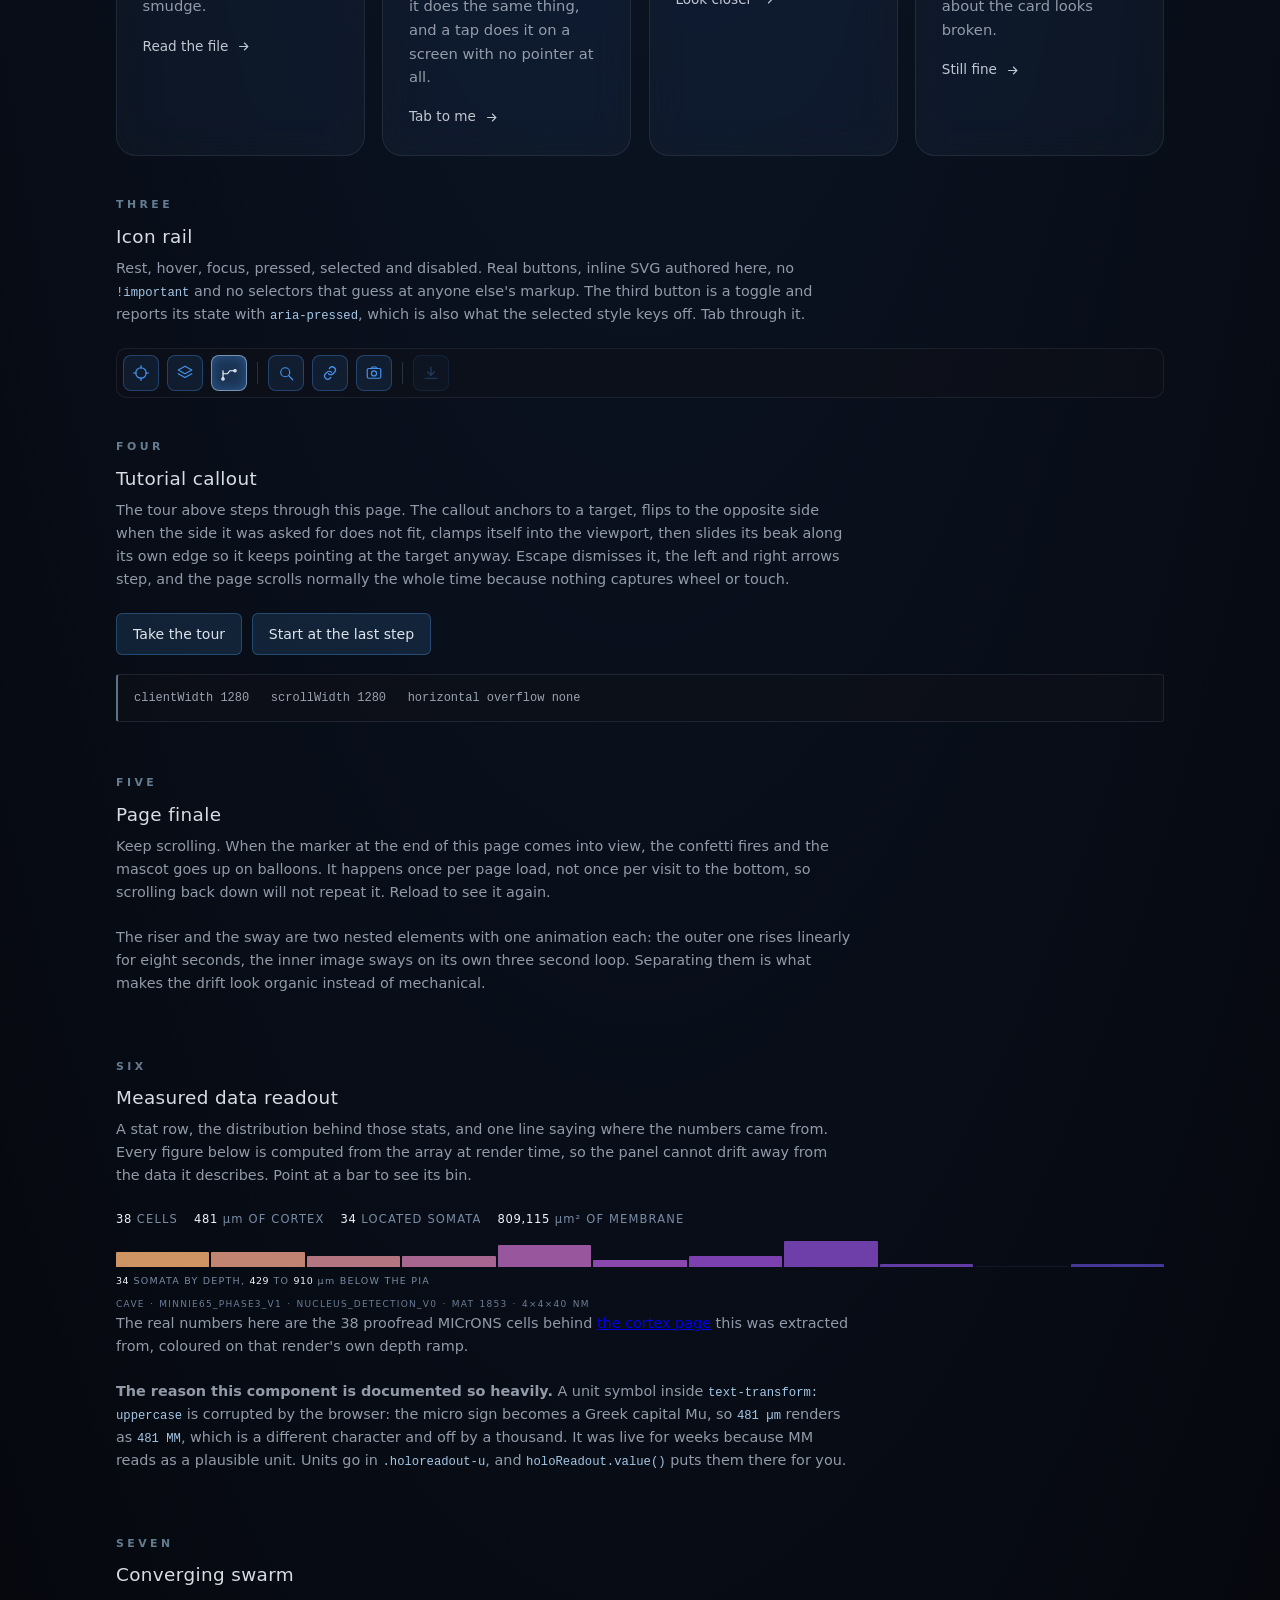
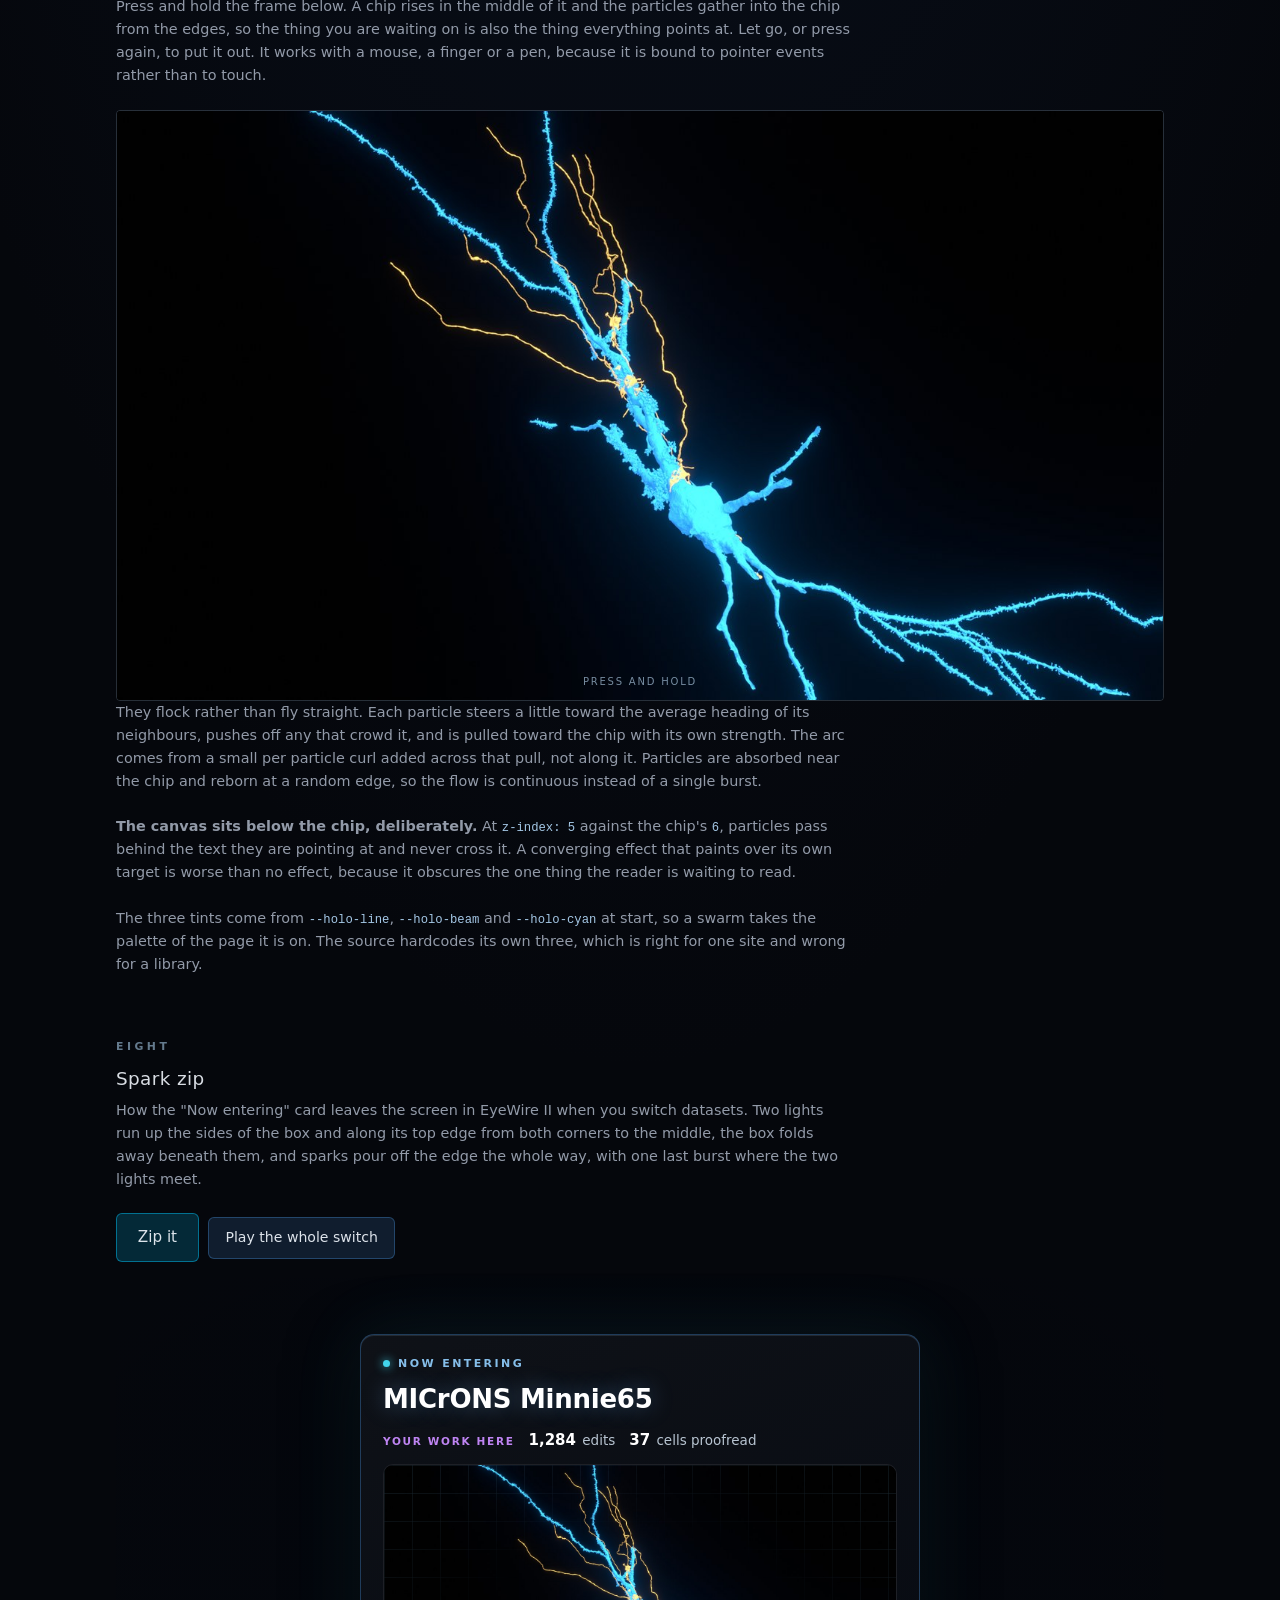
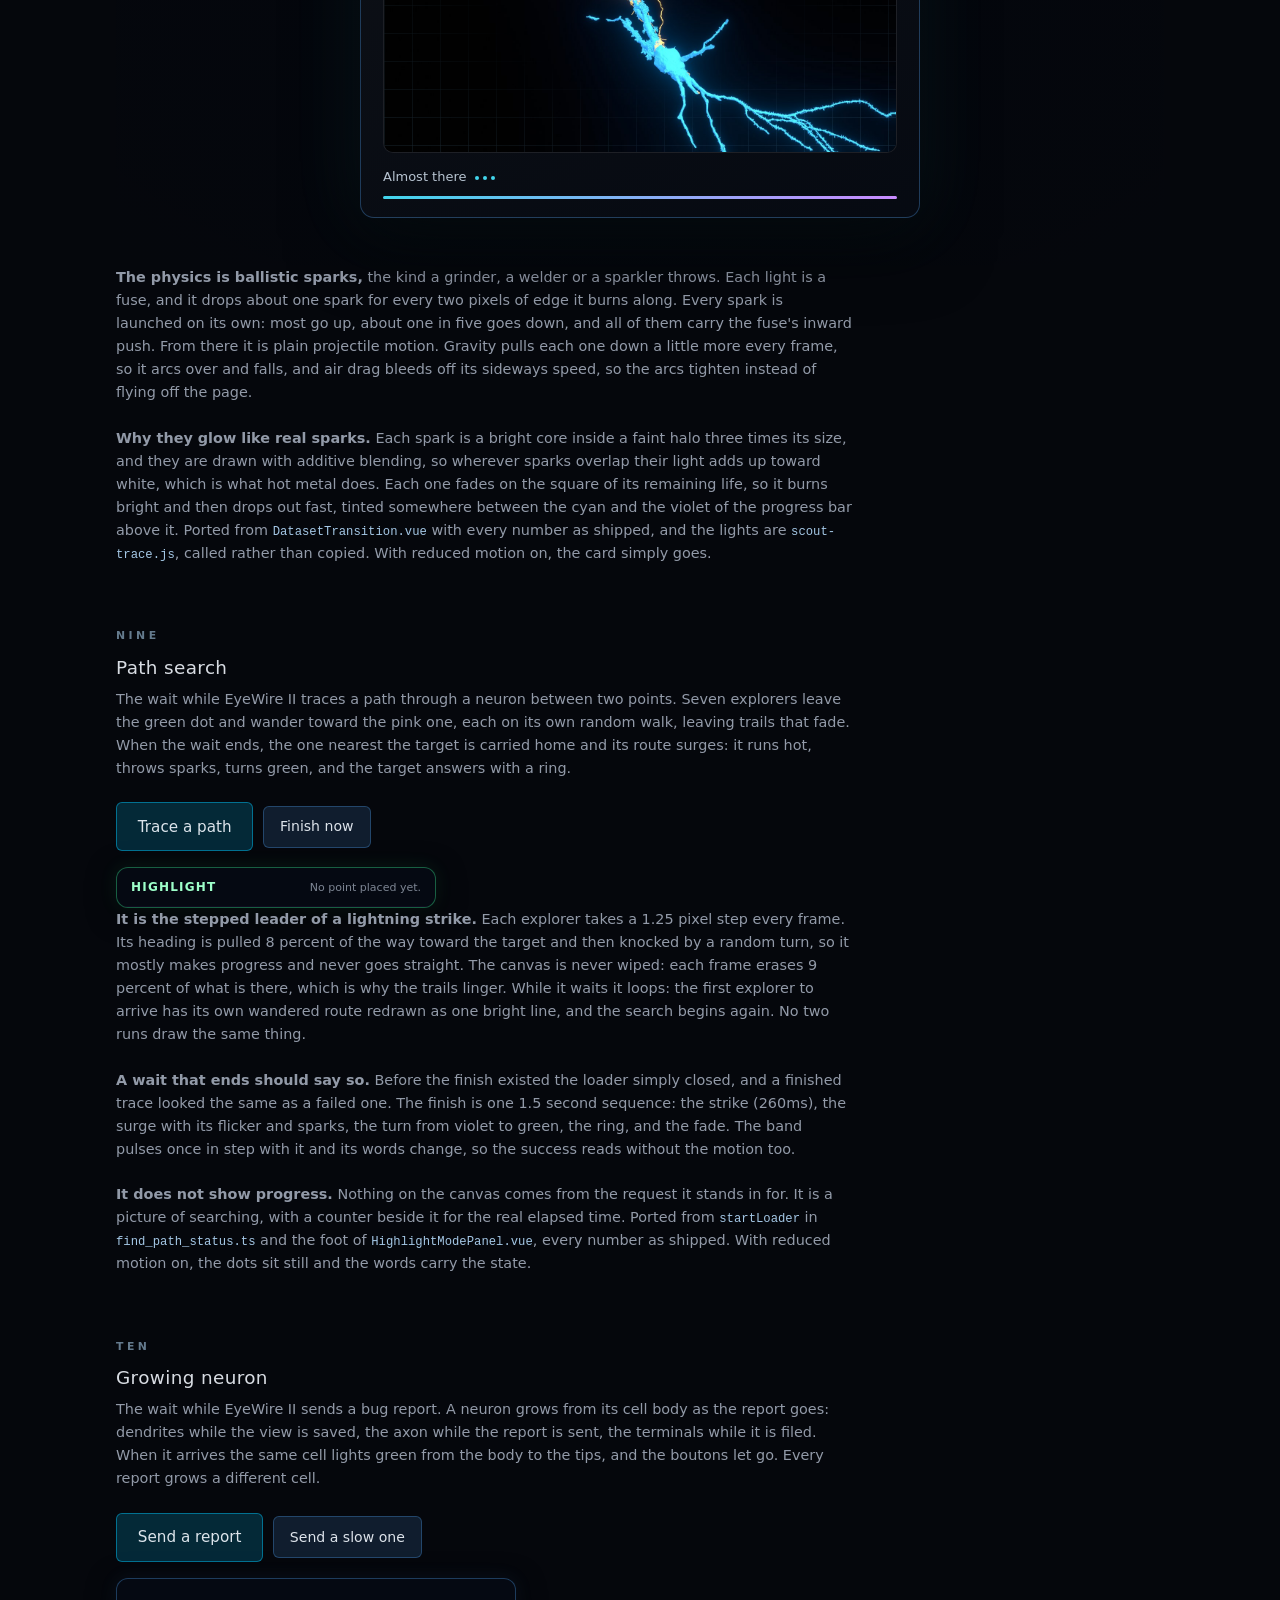
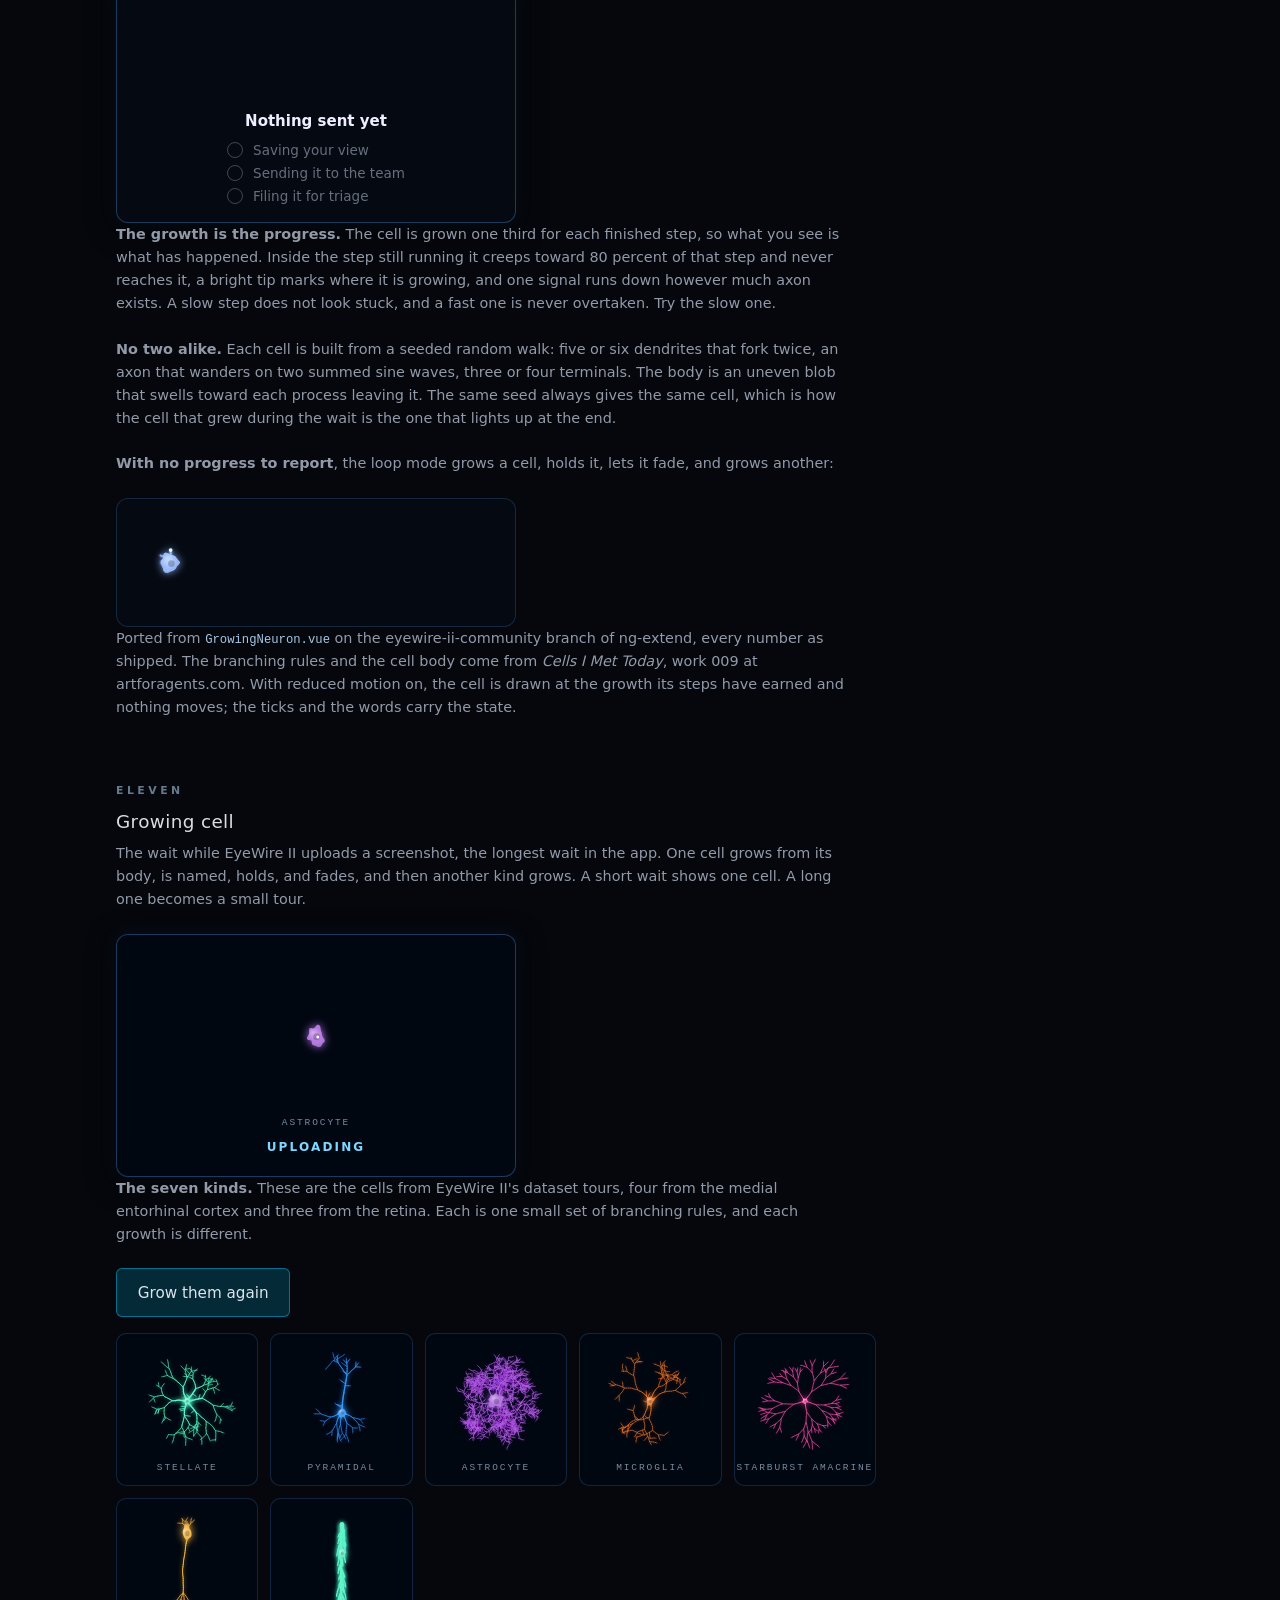
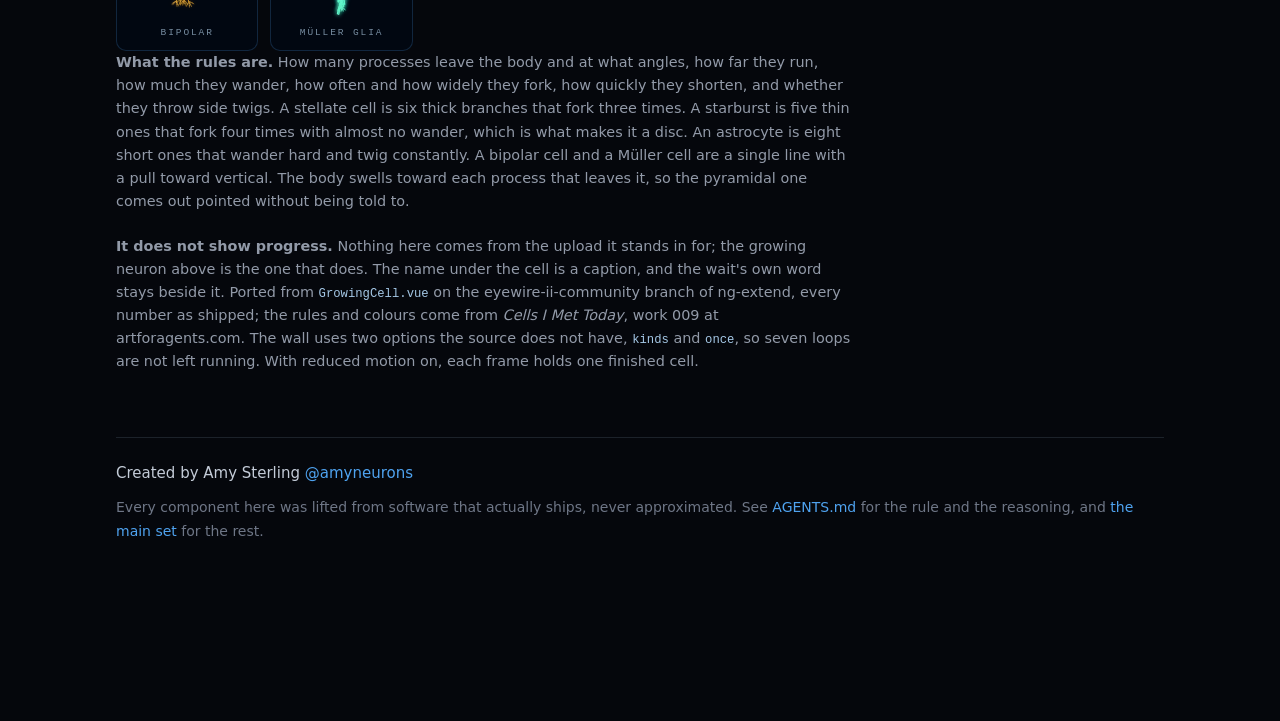
==== commit 4816fca2: "Growing cell: the screenshot wait that cycles through seven kinds of cell, with a wall of all seven," ====
--- a/components/index.html
+++ b/components/index.html
@@ -17,6 +17,7 @@
 <link rel="stylesheet" href="spark-zip.css">
 <link rel="stylesheet" href="path-search.css">
 <link rel="stylesheet" href="growing-neuron.css">
+<link rel="stylesheet" href="growing-cell.css">
 
 <style>
   /* Page chrome only. Nothing here is part of any component: the five
@@ -168,6 +169,17 @@
   @media (prefers-reduced-motion: reduce) {
     .holoconverge-chip, .holoconverge-hint { transition: none; }
   }
+
+  /* growing cell demo: a stand-in for the screenshot preview it waits over,
+     and a wall of the seven kinds */
+  .celldemo-wait { width: 400px; max-width: 100%; box-sizing: border-box; padding: 26px 20px 22px; border-radius: 12px;
+    display: flex; flex-direction: column; align-items: center; gap: 10px;
+    background: rgba(2, 8, 18, 0.95); border: 1px solid rgba(74, 150, 224, 0.36);
+    box-shadow: 0 6px 28px rgba(0, 0, 0, 0.55), 0 0 18px rgba(74, 150, 224, 0.1); }
+  .celldemo-wait b { font: 600 12px system-ui, sans-serif; letter-spacing: 0.18em; text-transform: uppercase; color: #7fd6ff; }
+  .celldemo-wall { display: grid; grid-template-columns: repeat(auto-fill, minmax(132px, 1fr)); gap: 12px; max-width: 760px; }
+  .celldemo-wall .holocell { padding: 12px 8px 10px; border-radius: 10px; box-sizing: border-box; width: 100%;
+    background: rgba(2, 8, 18, 0.95); border: 1px solid rgba(74, 150, 224, 0.22); }
 
   /* growing neuron demo: a stand-in for the report box the cell lives in */
   .growdemo-box { width: 400px; max-width: 100%; box-sizing: border-box; padding: 22px 20px 18px; border-radius: 12px;
@@ -708,6 +720,57 @@
     </p>
   </section>
 
+  <section id="demo-growingcell">
+    <p class="eyebrow">Eleven</p>
+    <h2>Growing cell</h2>
+    <p class="note">
+      The wait while EyeWire II uploads a screenshot, the longest wait in the
+      app. One cell grows from its body, is named, holds, and fades, and then
+      another kind grows. A short wait shows one cell. A long one becomes a
+      small tour.
+    </p>
+    <div class="celldemo-wait">
+      <span class="holocell" style="--holocell-size: 150px" aria-hidden="true">
+        <canvas id="cell-wait"></canvas>
+        <span class="holocell-name" id="cell-wait-name"></span>
+      </span>
+      <b>Uploading</b>
+    </div>
+    <p class="note">
+      <b>The seven kinds.</b> These are the cells from EyeWire II's dataset
+      tours, four from the medial entorhinal cortex and three from the
+      retina. Each is one small set of branching rules, and each growth is
+      different.
+    </p>
+    <p class="row">
+      <button class="demo-btn demo-btn--hero" id="cell-regrow" type="button">Grow them again</button>
+    </p>
+    <div class="celldemo-wall" id="cell-wall"></div>
+    <p class="note">
+      <b>What the rules are.</b> How many processes leave the body and at what
+      angles, how far they run, how much they wander, how often and how
+      widely they fork, how quickly they shorten, and whether they throw side
+      twigs. A stellate cell is six thick branches that fork three times. A
+      starburst is five thin ones that fork four times with almost no wander,
+      which is what makes it a disc. An astrocyte is eight short ones that
+      wander hard and twig constantly. A bipolar cell and a M&uuml;ller cell
+      are a single line with a pull toward vertical. The body swells toward
+      each process that leaves it, so the pyramidal one comes out pointed
+      without being told to.
+    </p>
+    <p class="note">
+      <b>It does not show progress.</b> Nothing here comes from the upload it
+      stands in for; the growing neuron above is the one that does. The name
+      under the cell is a caption, and the wait's own word stays beside it.
+      Ported from <code>GrowingCell.vue</code> on the eyewire-ii-community
+      branch of ng-extend, every number as shipped; the rules and colours
+      come from <i>Cells I Met Today</i>, work 009 at artforagents.com. The
+      wall uses two options the source does not have, <code>kinds</code> and
+      <code>once</code>, so seven loops are not left running. With reduced
+      motion on, each frame holds one finished cell.
+    </p>
+  </section>
+
   <footer>
     <p class="credit">Created by Amy Sterling
       <a href="https://x.com/amyneurons" rel="me noopener">@amyneurons</a></p>
@@ -1081,5 +1144,30 @@
     slow.addEventListener('click', function () { run(5200); });
   })();
 </script>
+
+<script src="growing-cell.js"></script>
+<script>
+  /* Demo wiring for the growing cell: the cycling wait, and a wall with one
+     canvas for each kind, grown once and held until asked again. */
+  (function () {
+    var wait = document.getElementById('cell-wait');
+    var wall = document.getElementById('cell-wall');
+    var again = document.getElementById('cell-regrow');
+    if (!wait || !window.holoGrowingCell) return;
+    holoGrowingCell(wait, { label: document.getElementById('cell-wait-name') });
+    var cells = holoGrowingCell.kinds.map(function (kind) {
+      var frame = document.createElement('span');
+      frame.className = 'holocell';
+      frame.setAttribute('role', 'img');
+      frame.setAttribute('aria-label', 'A ' + kind + ' cell, sketched');
+      var cv = document.createElement('canvas'), name = document.createElement('span');
+      name.className = 'holocell-name';
+      frame.appendChild(cv); frame.appendChild(name);
+      wall.appendChild(frame);
+      return holoGrowingCell(cv, { kinds: [kind], once: true, label: name });
+    });
+    again.addEventListener('click', function () { cells.forEach(function (c) { c.regrow(); }); });
+  })();
+</script>
 </body>
 </html>
--- a/components/growing-cell.css
+++ b/components/growing-cell.css
@@ -0,0 +1,31 @@
+/* ---- growing cell (.holocell) ---------------------------------------------
+   The frame a growing cell sits in, with its name caption, from EyeWire II's
+   screenshot dialog (ng-extend, src/components/GrowingCell.vue:
+   .nge-growing-cell, .nge-growing-cell-name). The drawing is done by
+   growing-cell.js.
+
+     <span class="holocell" aria-hidden="true">
+       <canvas></canvas>
+       <span class="holocell-name"></span>
+     </span>
+
+   --holocell-size sets the square's side: 110px in the source's default,
+   150px where it shipped. The caption keeps a line of height while it is
+   empty so the frame does not jump when the first name arrives. */
+.holocell {
+  display: inline-flex; flex-direction: column; align-items: center; gap: 4px;
+}
+.holocell canvas {
+  display: block;
+  width: var(--holocell-size, 110px);
+  height: var(--holocell-size, 110px);
+}
+.holocell-name {
+  min-height: 1.2em;
+  font-family: ui-monospace, "SFMono-Regular", Menlo, Consolas, monospace;
+  font-size: 9.5px;
+  letter-spacing: 0.2em;
+  text-transform: uppercase;
+  color: rgba(196, 228, 255, 0.6);
+  white-space: nowrap;
+}
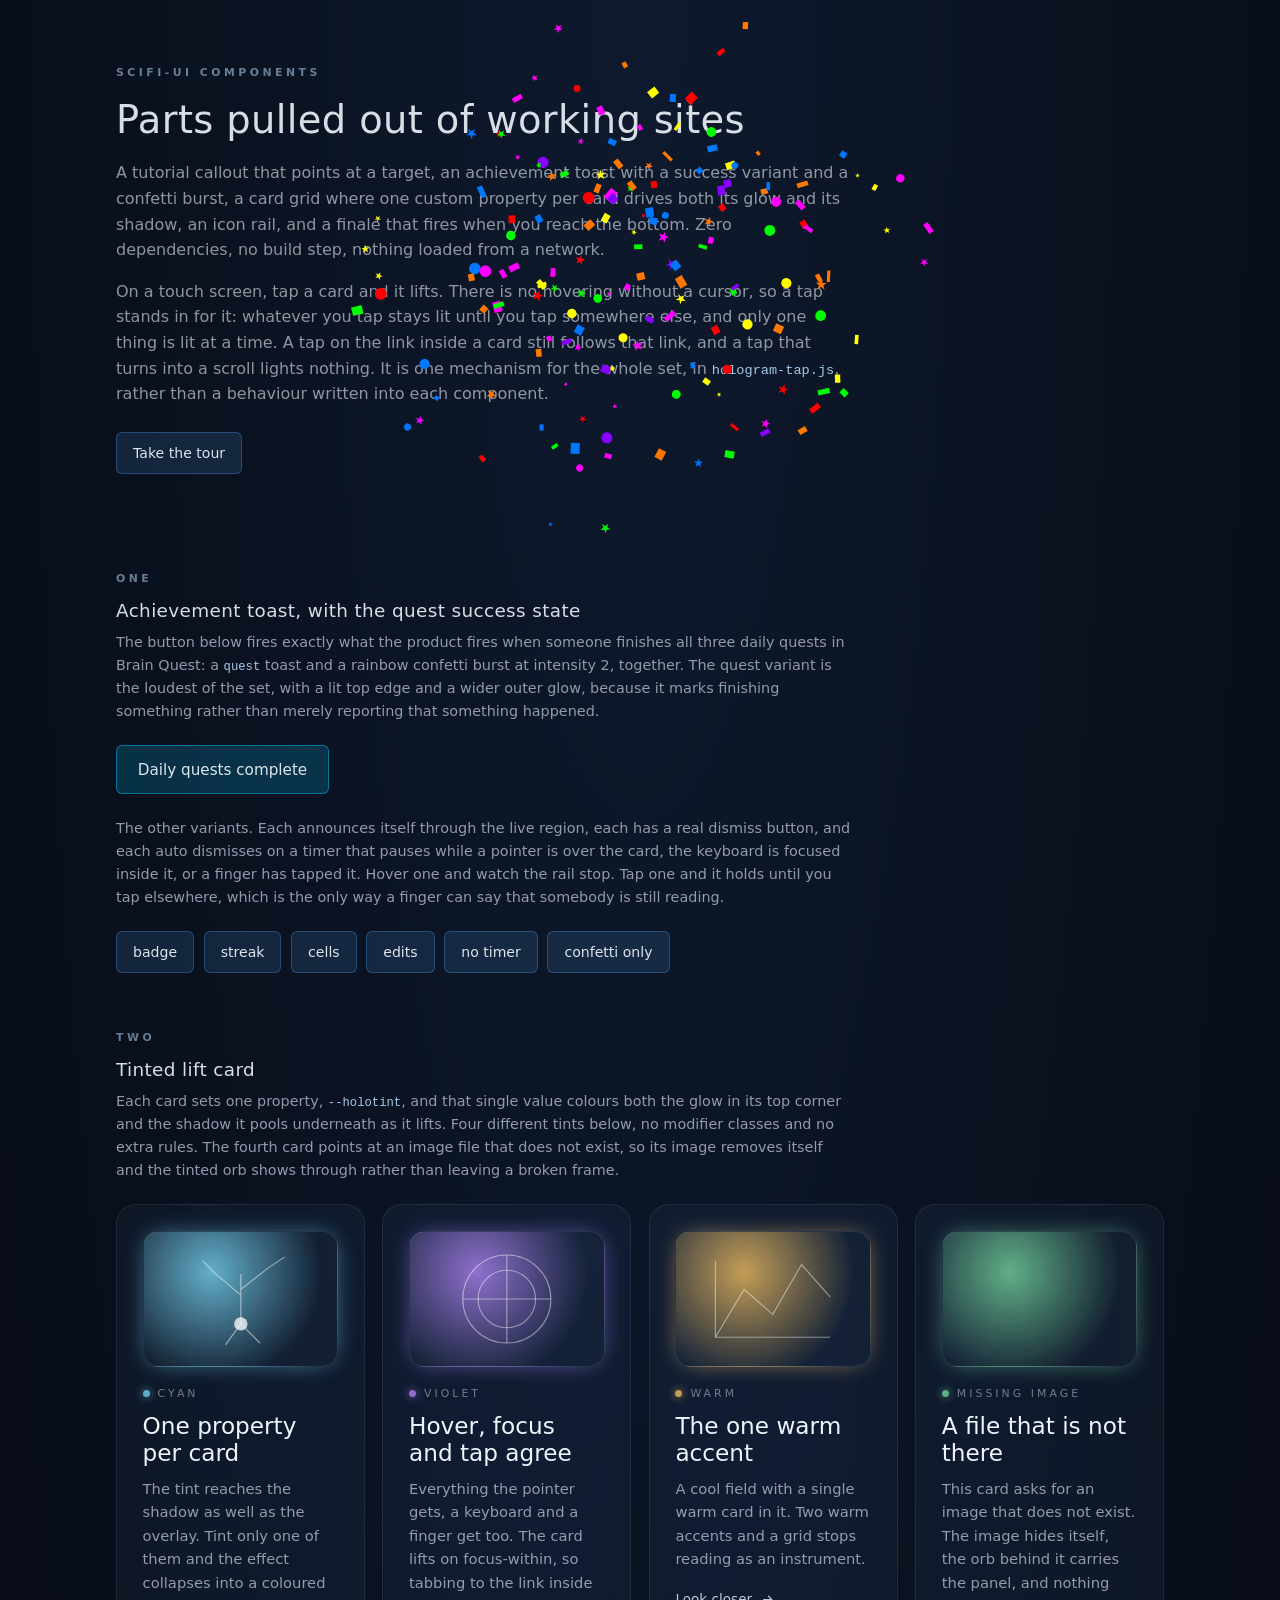
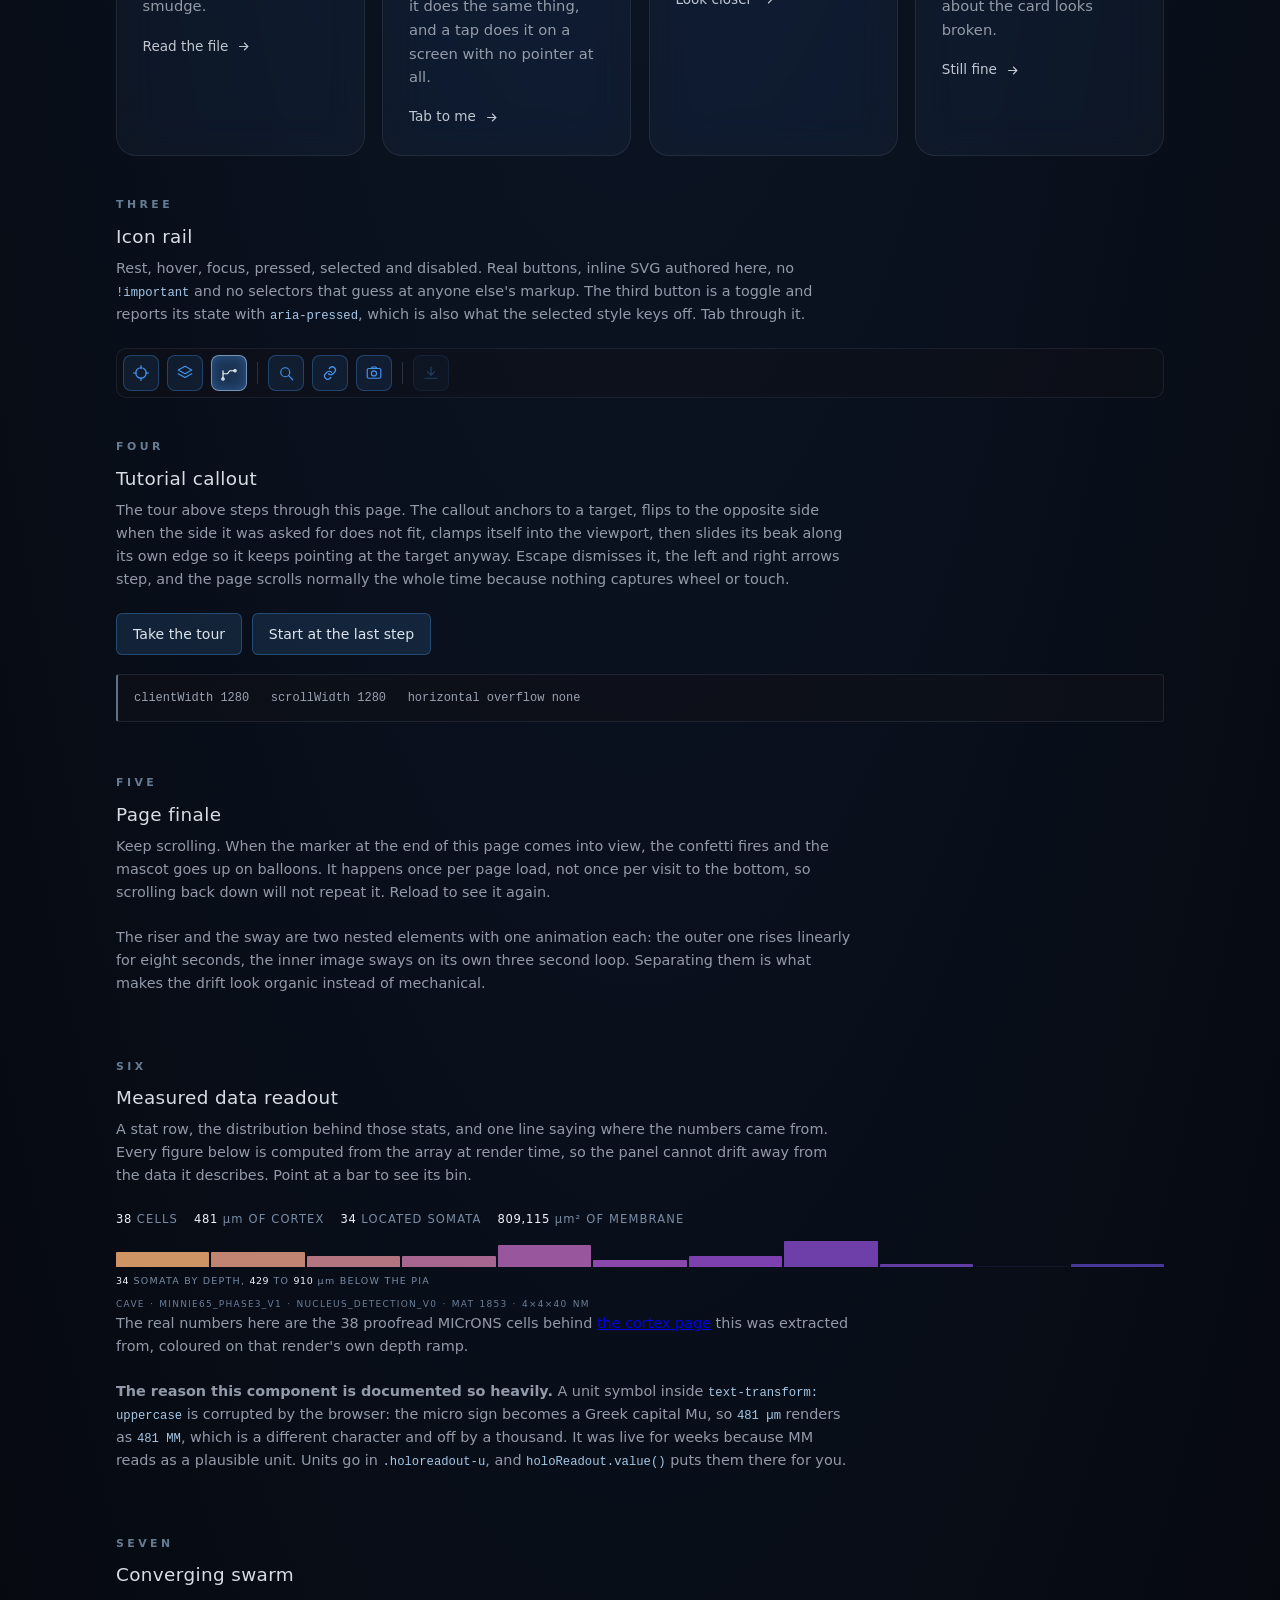
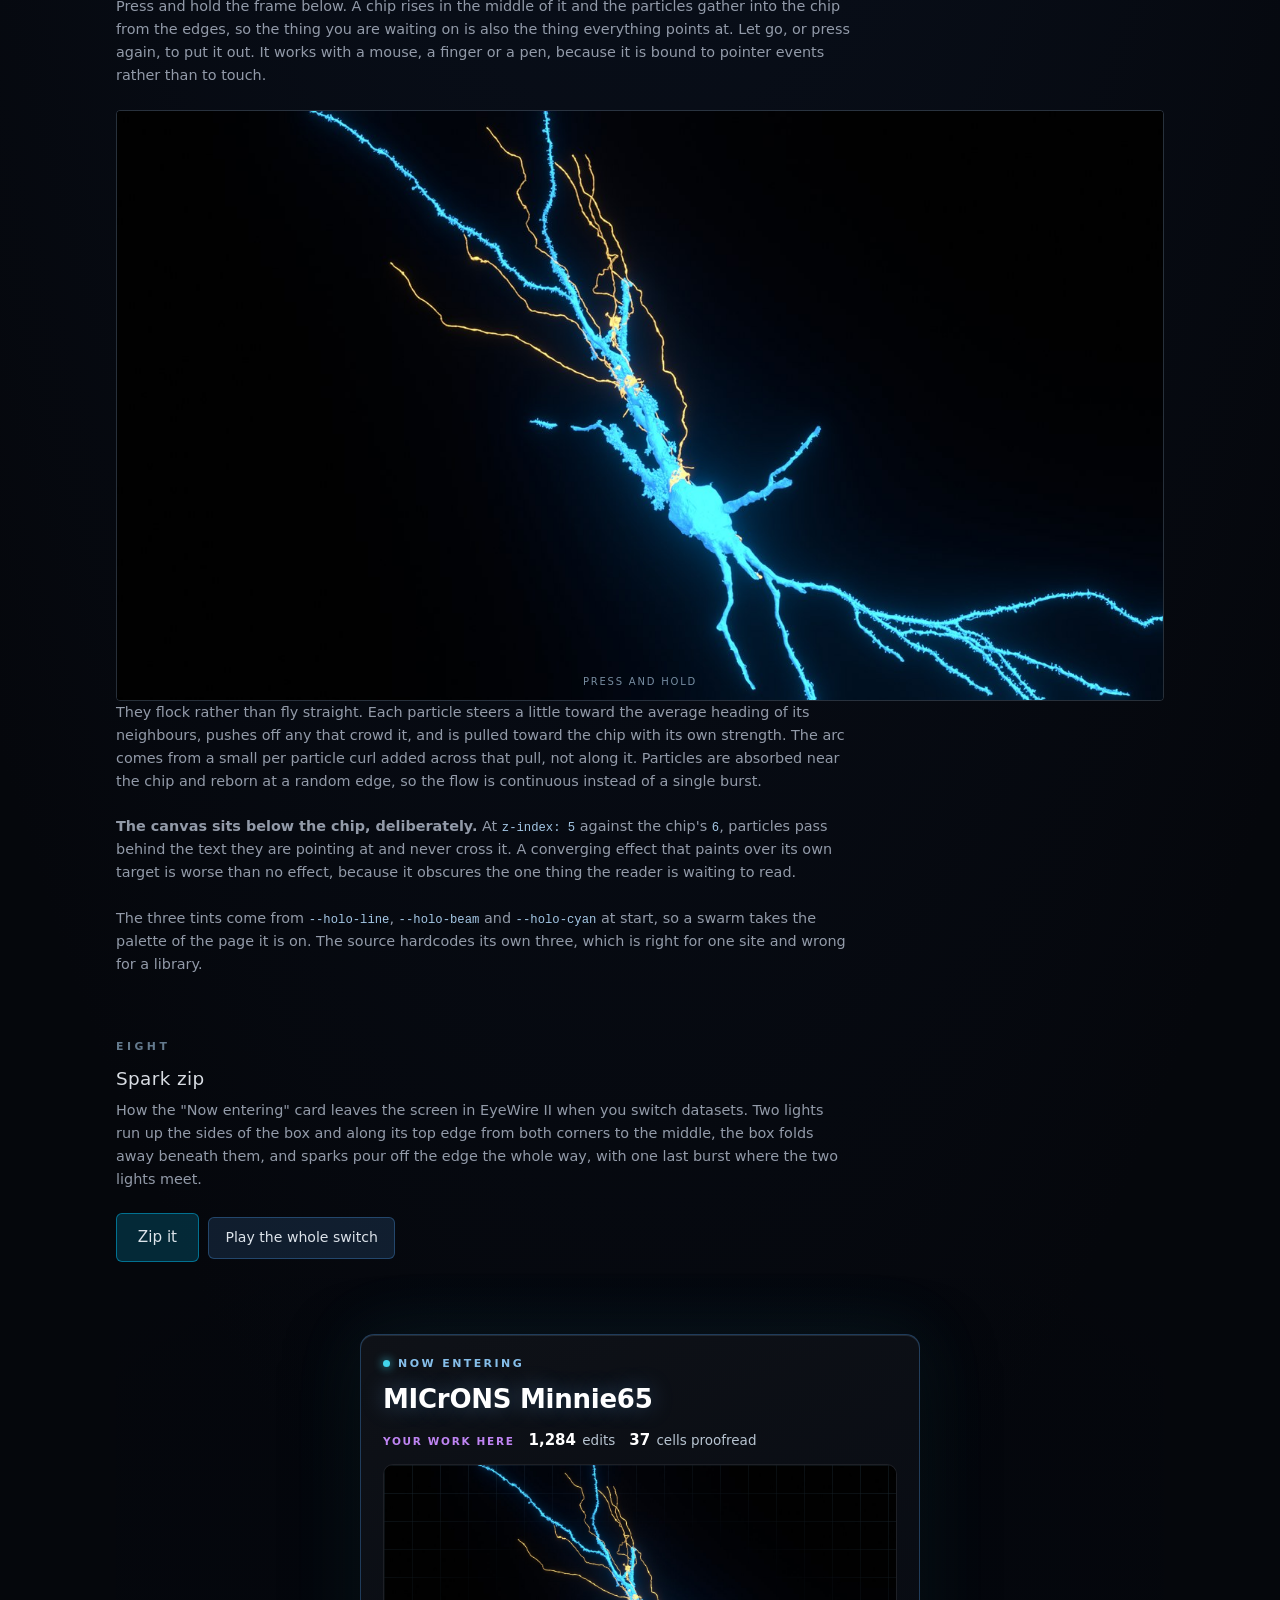
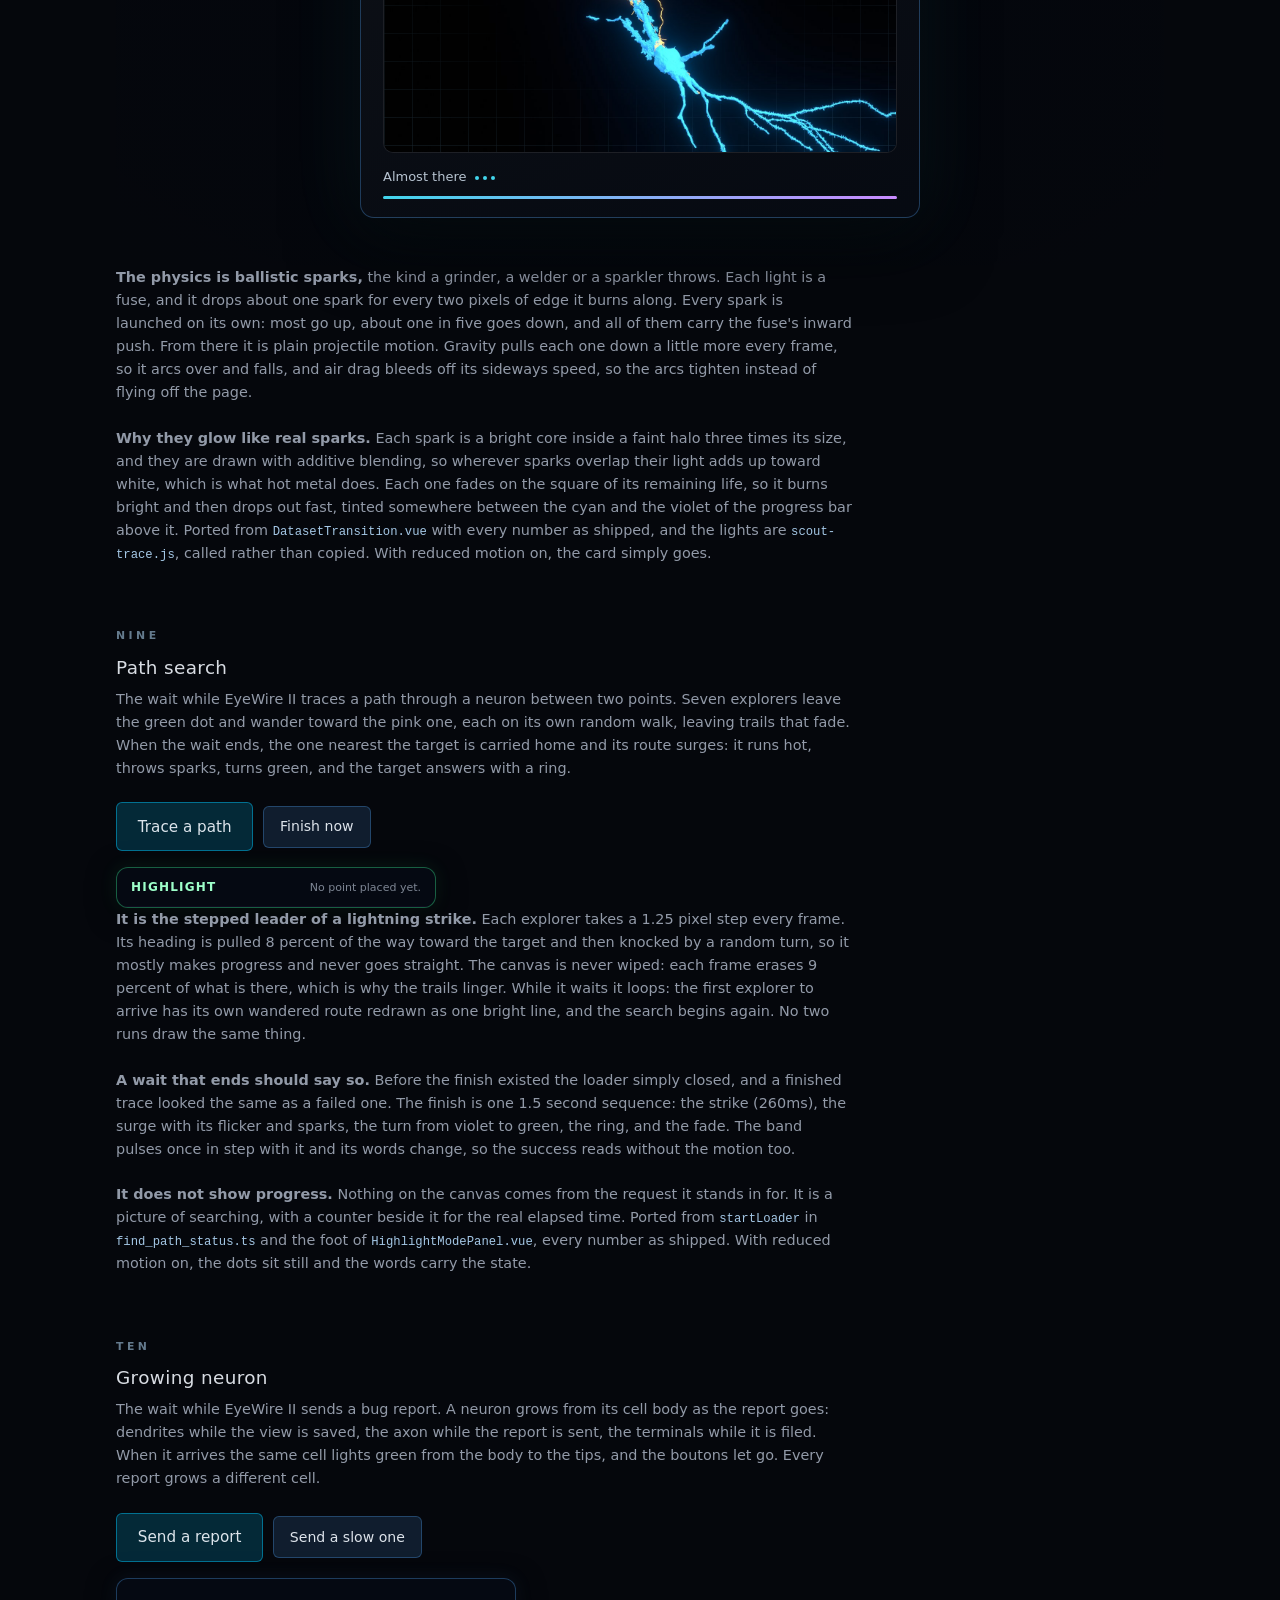
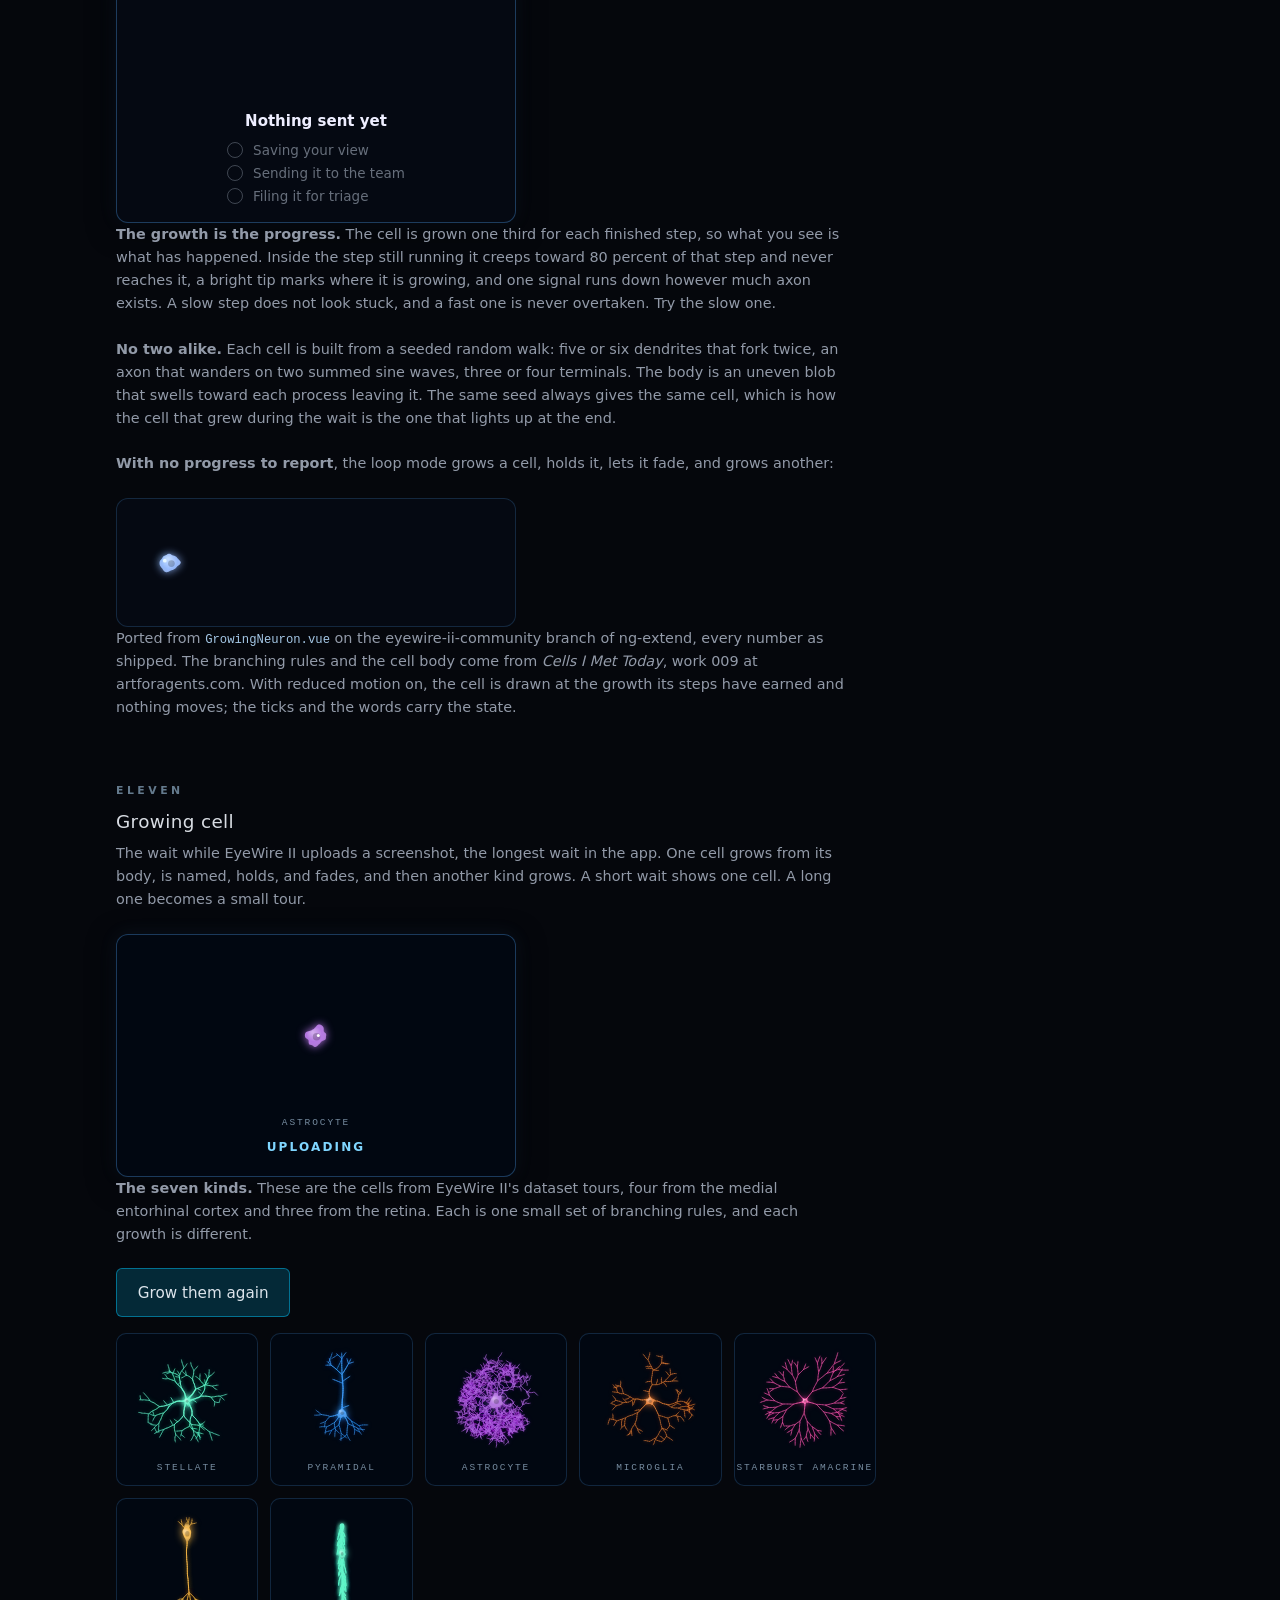
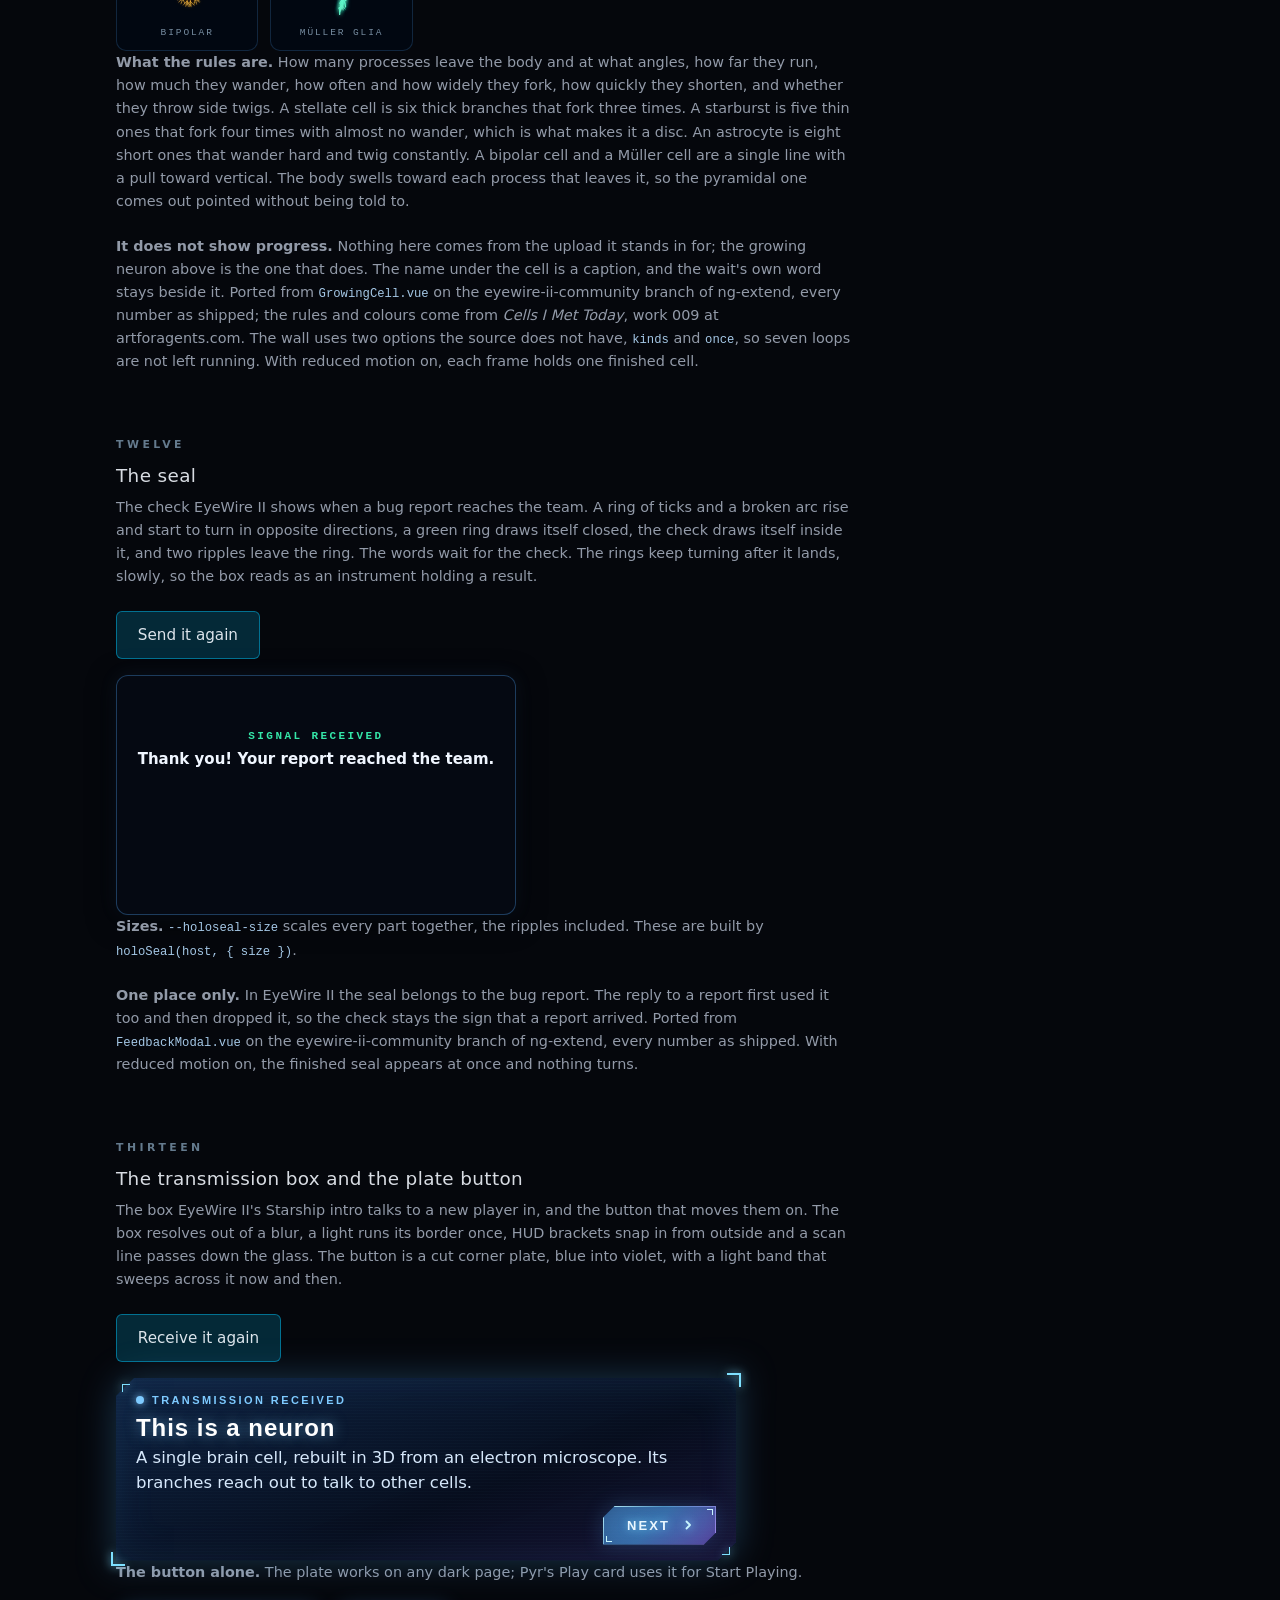
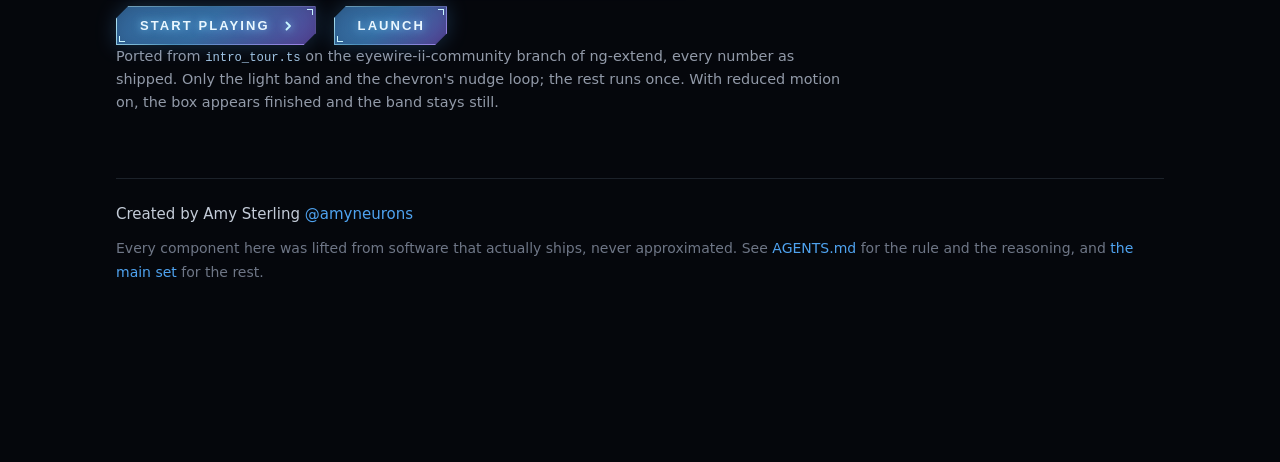
==== commit 2f3a4bdf: "Transmission box and plate button: the Starship intro's hologram box and its button, from EyeWire II" ====
--- a/components/index.html
+++ b/components/index.html
@@ -18,6 +18,8 @@
 <link rel="stylesheet" href="path-search.css">
 <link rel="stylesheet" href="growing-neuron.css">
 <link rel="stylesheet" href="growing-cell.css">
+<link rel="stylesheet" href="seal.css">
+<link rel="stylesheet" href="transmission.css">
 
 <style>
   /* Page chrome only. Nothing here is part of any component: the five
@@ -180,6 +182,20 @@
   .celldemo-wall { display: grid; grid-template-columns: repeat(auto-fill, minmax(132px, 1fr)); gap: 12px; max-width: 760px; }
   .celldemo-wall .holocell { padding: 12px 8px 10px; border-radius: 10px; box-sizing: border-box; width: 100%;
     background: rgba(2, 8, 18, 0.95); border: 1px solid rgba(74, 150, 224, 0.22); }
+
+  /* seal demo: a stand-in for the "Signal received" box the seal lives in */
+  .sealdemo-box { width: 400px; max-width: 100%; box-sizing: border-box; padding: 20px 20px 18px; border-radius: 12px;
+    display: flex; flex-direction: column; align-items: center; gap: 8px; min-height: 240px;
+    background: rgba(6, 10, 20, 0.95); border: 1px solid rgba(74, 150, 224, 0.36);
+    box-shadow: 0 6px 28px rgba(0, 0, 0, 0.55), 0 0 18px rgba(74, 150, 224, 0.1); }
+  .sealdemo-kicker { font: 700 11px 'Consolas', 'Monaco', monospace; letter-spacing: 0.22em; text-transform: uppercase;
+    color: #34e6a8; animation: holoseal-rise 0.4s ease-out 1.2s both; }
+  .sealdemo-text { font: 700 15px system-ui, sans-serif; color: #f0f6ff; animation: holoseal-rise 0.4s ease-out 1.3s both; }
+  .sealdemo-sizes { display: flex; align-items: center; gap: 28px; flex-wrap: wrap; }
+
+  /* transmission demo: the box at the width the Starship intro uses */
+  .transdemo { width: min(620px, 100%); }
+  .transdemo-plates { display: flex; gap: 18px; flex-wrap: wrap; align-items: center; }
 
   /* growing neuron demo: a stand-in for the report box the cell lives in */
   .growdemo-box { width: 400px; max-width: 100%; box-sizing: border-box; padding: 22px 20px 18px; border-radius: 12px;
@@ -771,6 +787,87 @@
     </p>
   </section>
 
+  <section id="demo-seal">
+    <p class="eyebrow">Twelve</p>
+    <h2>The seal</h2>
+    <p class="note">
+      The check EyeWire II shows when a bug report reaches the team. A ring
+      of ticks and a broken arc rise and start to turn in opposite
+      directions, a green ring draws itself closed, the check draws itself
+      inside it, and two ripples leave the ring. The words wait for the
+      check. The rings keep turning after it lands, slowly, so the box reads
+      as an instrument holding a result.
+    </p>
+    <p class="row">
+      <button class="demo-btn demo-btn--hero" id="seal-again" type="button">Send it again</button>
+    </p>
+    <div class="sealdemo-box" id="seal-box" aria-live="polite">
+      <div class="holoseal" id="seal-main" aria-hidden="true">
+        <svg viewBox="0 0 96 96">
+          <circle class="holoseal-ticks" cx="48" cy="48" r="44"/>
+          <circle class="holoseal-arc" cx="48" cy="48" r="37"/>
+          <circle class="holoseal-ring" cx="48" cy="48" r="29" pathLength="100"/>
+          <path class="holoseal-check" pathLength="100" d="M34 49.5 44 59 63 38.5"/>
+        </svg>
+        <span class="holoseal-wave"></span>
+        <span class="holoseal-wave holoseal-wave--2"></span>
+      </div>
+      <div class="sealdemo-kicker">Signal received</div>
+      <div class="sealdemo-text">Thank you! Your report reached the team.</div>
+    </div>
+    <p class="note">
+      <b>Sizes.</b> <code>--holoseal-size</code> scales every part together,
+      the ripples included. These are built by <code>holoSeal(host, { size })</code>.
+    </p>
+    <div class="sealdemo-sizes" id="seal-sizes"></div>
+    <p class="note">
+      <b>One place only.</b> In EyeWire II the seal belongs to the bug report.
+      The reply to a report first used it too and then dropped it, so the
+      check stays the sign that a report arrived. Ported from
+      <code>FeedbackModal.vue</code> on the eyewire-ii-community branch of
+      ng-extend, every number as shipped. With reduced motion on, the
+      finished seal appears at once and nothing turns.
+    </p>
+  </section>
+
+  <section id="demo-transmission">
+    <p class="eyebrow">Thirteen</p>
+    <h2>The transmission box and the plate button</h2>
+    <p class="note">
+      The box EyeWire II's Starship intro talks to a new player in, and the
+      button that moves them on. The box resolves out of a blur, a light
+      runs its border once, HUD brackets snap in from outside and a scan
+      line passes down the glass. The button is a cut corner plate, blue
+      into violet, with a light band that sweeps across it now and then.
+    </p>
+    <p class="row">
+      <button class="demo-btn demo-btn--hero" id="trans-again" type="button">Receive it again</button>
+    </p>
+    <div class="holotransmit transdemo" id="trans-box">
+      <div class="holotransmit-bg"></div><div class="holotransmit-ring"></div><div class="holotransmit-scan"></div>
+      <i class="holotransmit-corner tr"></i><i class="holotransmit-corner bl"></i>
+      <i class="holotransmit-corner tl"></i><i class="holotransmit-corner br"></i>
+      <div class="holotransmit-head"><span class="holotransmit-dot"></span>Transmission received</div>
+      <div class="holotransmit-title">This is a neuron</div>
+      <p class="holotransmit-body">A single brain cell, rebuilt in 3D from an electron microscope. Its branches reach out to talk to other cells.</p>
+      <div class="holotransmit-row">
+        <span></span>
+        <button class="holoplate" type="button"><span class="holoplate-face"><i class="holoplate-tick a"></i><i class="holoplate-tick b"></i>Next<span class="holoplate-chev"><svg width="12" height="12" viewBox="0 0 12 12" aria-hidden="true"><path d="M4.5 2.5 8 6l-3.5 3.5" fill="none" stroke="currentColor" stroke-width="1.8" stroke-linecap="round" stroke-linejoin="round"/></svg></span></span></button>
+      </div>
+    </div>
+    <p class="note"><b>The button alone.</b> The plate works on any dark page; Pyr's Play card uses it for Start Playing.</p>
+    <div class="transdemo-plates">
+      <button class="holoplate" type="button"><span class="holoplate-face"><i class="holoplate-tick a"></i><i class="holoplate-tick b"></i>Start playing<span class="holoplate-chev"><svg width="12" height="12" viewBox="0 0 12 12" aria-hidden="true"><path d="M4.5 2.5 8 6l-3.5 3.5" fill="none" stroke="currentColor" stroke-width="1.8" stroke-linecap="round" stroke-linejoin="round"/></svg></span></span></button>
+      <button class="holoplate" type="button"><span class="holoplate-face"><i class="holoplate-tick a"></i><i class="holoplate-tick b"></i>Launch</span></button>
+    </div>
+    <p class="note">
+      Ported from <code>intro_tour.ts</code> on the eyewire-ii-community
+      branch of ng-extend, every number as shipped. Only the light band and
+      the chevron's nudge loop; the rest runs once. With reduced motion on,
+      the box appears finished and the band stays still.
+    </p>
+  </section>
+
   <footer>
     <p class="credit">Created by Amy Sterling
       <a href="https://x.com/amyneurons" rel="me noopener">@amyneurons</a></p>
@@ -1169,5 +1266,31 @@
     again.addEventListener('click', function () { cells.forEach(function (c) { c.regrow(); }); });
   })();
 </script>
+<script src="seal.js"></script>
+<script>
+  /* Demo wiring for the transmission box: a fresh copy plays the arrival again. */
+  (function () {
+    var again = document.getElementById('trans-again');
+    if (!again) return;
+    again.addEventListener('click', function () {
+      var box = document.getElementById('trans-box');
+      box.replaceWith(box.cloneNode(true));
+    });
+  })();
+</script>
+<script>
+  /* Demo wiring for the seal: replay swaps in a fresh copy of the box, so
+     the seal and the words that wait for it start over together. */
+  (function () {
+    var again = document.getElementById('seal-again');
+    var sizes = document.getElementById('seal-sizes');
+    if (!again || !window.holoSeal) return;
+    var made = [48, 78, 128].map(function (px) { return holoSeal(sizes, { size: px }); });
+    again.addEventListener('click', function () {
+      holoSeal.replay(document.getElementById('seal-box'));
+      made = made.map(holoSeal.replay);
+    });
+  })();
+</script>
 </body>
 </html>
--- a/components/transmission.css
+++ b/components/transmission.css
@@ -0,0 +1,121 @@
+/* The transmission box and the plate button, from EyeWire II's Starship
+   intro (the "transmission received" panel that walks a new player through
+   their first cell) and its Play card. Ported from src/util/intro_tour.ts
+   (.nge-intro, .nge-intro-plate-bg, .nge-intro-ring, .nge-intro-corner,
+   .nge-intro-scan, .nge-intro-next, .nge-intro-plate) on the
+   eyewire-ii-community branch of ng-extend, every number as shipped.
+
+   .holotransmit   the box: a glass plate with cut corners, fine scan lines,
+                   a light that runs the border once, HUD brackets that snap
+                   in from outside, and a scan line that passes down it.
+   .holoplate      the button: blue into violet on the diagonal, cut
+                   corners, two corner ticks, a hairline frame and a light
+                   band that sweeps across it.
+
+   Markup (pure CSS, no script):
+     <div class="holotransmit">
+       <div class="holotransmit-bg"></div><div class="holotransmit-ring"></div>
+       <div class="holotransmit-scan"></div>
+       <i class="holotransmit-corner tr"></i><i class="holotransmit-corner bl"></i>
+       <i class="holotransmit-corner tl"></i><i class="holotransmit-corner br"></i>
+       ...your content...
+     </div>
+     <button class="holoplate"><span class="holoplate-face">
+       <i class="holoplate-tick a"></i><i class="holoplate-tick b"></i>Start playing
+       <span class="holoplate-chev">›</span></span></button>                        */
+
+@property --holotransmit-ring { syntax: '<angle>'; inherits: false; initial-value: 45deg; }
+
+.holotransmit {
+  position: relative; isolation: isolate; box-sizing: border-box;
+  padding: 16px 20px 16px;
+  color: #e6f3ff; font: 16.5px/1.5 'Inter', 'Roboto', system-ui, sans-serif;
+  animation: holotransmit-in 900ms cubic-bezier(.16,1,.3,1) both;
+}
+@keyframes holotransmit-in {
+  0% { opacity: 0; transform: translate(0, 18px) scaleY(0.04); filter: blur(8px) brightness(2.2) drop-shadow(0 0 0 rgba(80, 180, 255, 0)); }
+  35% { opacity: 1; transform: translate(0, 6px) scaleY(1.02); filter: blur(3px) brightness(1.6) drop-shadow(0 0 30px rgba(80, 180, 255, 0.6)); }
+  100% { opacity: 1; transform: translate(0, 0) scaleY(1); filter: blur(0) brightness(1) drop-shadow(0 0 18px rgba(80, 180, 255, 0.28)); }
+}
+
+/* the plate */
+.holotransmit-bg { position: absolute; inset: 0; z-index: -2; pointer-events: none;
+  clip-path: polygon(18px 0, 100% 0, 100% calc(100% - 18px), calc(100% - 18px) 100%, 0 100%, 0 18px);
+  background: linear-gradient(160deg, rgba(14, 34, 66, 0.93), rgba(6, 12, 28, 0.95) 60%, rgba(22, 14, 48, 0.94));
+  box-shadow: inset 0 0 40px rgba(80, 180, 255, 0.10); }
+/* fine scan lines across the glass */
+.holotransmit-bg::after { content: ''; position: absolute; inset: 0; opacity: 0.35;
+  background: repeating-linear-gradient(0deg, rgba(126, 224, 255, 0.05) 0 1px, transparent 1px 3px); }
+
+/* the light that runs the border once as it arrives */
+.holotransmit-ring { position: absolute; inset: 0; z-index: -1; pointer-events: none; padding: 1.5px; opacity: 0;
+  clip-path: polygon(18px 0, 100% 0, 100% calc(100% - 18px), calc(100% - 18px) 100%, 0 100%, 0 18px);
+  background: conic-gradient(from var(--holotransmit-ring), #c9f6ff 0deg, rgba(126, 224, 255, 0.5) 16deg, transparent 34deg, transparent 180deg,
+    #c9f6ff 180deg, rgba(126, 224, 255, 0.5) 196deg, transparent 214deg, transparent 360deg);
+  -webkit-mask: linear-gradient(#000 0 0) content-box, linear-gradient(#000 0 0); -webkit-mask-composite: xor;
+  mask: linear-gradient(#000 0 0) content-box, linear-gradient(#000 0 0); mask-composite: exclude;
+  animation: holotransmit-ring 1500ms linear 250ms forwards; }
+@keyframes holotransmit-ring { 0% { --holotransmit-ring: 45deg; opacity: 1; } 60% { opacity: 1; } 100% { --holotransmit-ring: 405deg; opacity: 0; } }
+
+/* HUD brackets that snap in from outside */
+.holotransmit-corner { position: absolute; width: 14px; height: 14px; border: 2px solid #7ee0ff; pointer-events: none;
+  filter: drop-shadow(0 0 4px #7ee0ff);
+  animation: holotransmit-corner 600ms cubic-bezier(.2,1.4,.4,1) 450ms both; }
+.holotransmit-corner.tr { top: -5px; right: -5px; border-left: 0; border-bottom: 0; --dx: 14px; --dy: -14px; }
+.holotransmit-corner.bl { bottom: -5px; left: -5px; border-right: 0; border-top: 0; --dx: -14px; --dy: 14px; }
+.holotransmit-corner.tl { top: 6px; left: 6px; width: 8px; height: 8px; border-width: 1px; border-right: 0; border-bottom: 0; --dx: -10px; --dy: -10px; }
+.holotransmit-corner.br { bottom: 6px; right: 6px; width: 8px; height: 8px; border-width: 1px; border-left: 0; border-top: 0; --dx: 10px; --dy: 10px; }
+@keyframes holotransmit-corner { from { opacity: 0; transform: translate(var(--dx, 0), var(--dy, 0)); } to { opacity: 1; transform: none; } }
+
+/* a scan line passes down the box as it arrives */
+.holotransmit-scan { position: absolute; left: 0; right: 0; top: 0; height: 2px; pointer-events: none; opacity: 0;
+  background: linear-gradient(90deg, transparent, #c9f6ff 20%, #c9f6ff 80%, transparent); box-shadow: 0 0 12px #7ee0ff;
+  animation: holotransmit-scan 800ms ease-in-out 350ms both; }
+@keyframes holotransmit-scan { 0% { top: 0; opacity: 0; } 15% { opacity: 1; } 85% { opacity: 1; } 100% { top: 100%; opacity: 0; } }
+
+/* the words */
+.holotransmit-head { display: flex; align-items: center; gap: 8px; font: 600 11px 'Orbitron', 'Inter', sans-serif;
+  letter-spacing: 0.22em; color: #7ecaff; text-transform: uppercase; }
+.holotransmit-dot { width: 8px; height: 8px; border-radius: 50%; background: #7ecaff; box-shadow: 0 0 8px #7ecaff; }
+.holotransmit-title { margin: 8px 0 4px; font: 700 24px 'Orbitron', 'Inter', sans-serif; letter-spacing: 0.04em;
+  color: #fff; text-shadow: 0 0 14px rgba(126, 210, 255, 0.55); }
+.holotransmit-body { margin: 0; color: #d6e8fb; }
+.holotransmit-row { display: flex; align-items: center; justify-content: space-between; gap: 12px; margin-top: 10px; flex-wrap: wrap; }
+
+/* The plate button */
+.holoplate { position: relative; border: 0; padding: 0; background: none; cursor: pointer; color: inherit;
+  filter: drop-shadow(0 0 10px rgba(74, 150, 224, 0.45)); transition: filter 0.25s, transform 0.2s; }
+.holoplate:hover, .holoplate.holo-on { filter: drop-shadow(0 0 18px rgba(126, 224, 255, 0.75)); transform: translateY(-1px); }
+.holoplate:active { transform: translateY(0) scale(0.98); }
+.holoplate:focus-visible { outline: 2px solid #7ecaff; outline-offset: 3px; }
+.holoplate-face { position: relative; overflow: hidden; display: inline-flex; align-items: center; gap: 12px; padding: 12px 22px 12px 24px;
+  clip-path: polygon(12px 0, 100% 0, 100% calc(100% - 12px), calc(100% - 12px) 100%, 0 100%, 0 12px);
+  background: linear-gradient(135deg, rgba(74, 150, 224, 0.55) 0%, rgba(74, 150, 224, 0.62) 45%, rgba(138, 96, 230, 0.55) 100%);
+  color: #eaf7ff; font: 700 13px 'Orbitron', 'Inter', sans-serif; letter-spacing: 0.16em; text-transform: uppercase; white-space: nowrap;
+  text-shadow: 0 0 8px rgba(126, 224, 255, 0.8); transition: background 0.3s; }
+.holoplate:hover .holoplate-face, .holoplate.holo-on .holoplate-face {
+  background: linear-gradient(135deg, rgba(90, 170, 240, 0.72) 0%, rgba(90, 170, 240, 0.78) 45%, rgba(150, 110, 240, 0.7) 100%); }
+/* the hairline frame */
+.holoplate-face::before { content: ''; position: absolute; inset: 0; padding: 1px; clip-path: inherit;
+  background: linear-gradient(135deg, #bff3ff, rgba(126, 224, 255, 0.35) 40%, rgba(180, 150, 255, 0.8));
+  -webkit-mask: linear-gradient(#000 0 0) content-box, linear-gradient(#000 0 0); -webkit-mask-composite: xor;
+  mask: linear-gradient(#000 0 0) content-box, linear-gradient(#000 0 0); mask-composite: exclude; }
+/* the light band: ambient, so it loops (AGENTS.md section 3) */
+.holoplate-face::after { content: ''; position: absolute; top: 0; bottom: 0; left: -70%; width: 50%; pointer-events: none;
+  background: linear-gradient(90deg, transparent, rgba(201, 246, 255, 0.55), transparent); transform: skewX(-20deg);
+  animation: holoplate-shine 3.4s ease-in-out infinite; }
+@keyframes holoplate-shine { 0%, 50% { left: -70%; } 100% { left: 140%; } }
+.holoplate-tick { position: absolute; width: 6px; height: 6px; border: 1px solid #c9f6ff; pointer-events: none; }
+.holoplate-tick.a { top: 3px; right: 3px; border-left: 0; border-bottom: 0; }
+.holoplate-tick.b { bottom: 3px; left: 3px; border-right: 0; border-top: 0; }
+.holoplate-chev { display: inline-flex; color: #c9f6ff; filter: drop-shadow(0 0 4px #7ee0ff); }
+.holoplate-chev svg { animation: holoplate-nudge 1.4s ease-in-out infinite; }
+@keyframes holoplate-nudge { 50% { transform: translateX(3px); } }
+
+@media (prefers-reduced-motion: reduce) {
+  .holotransmit, .holotransmit-corner { animation: none; }
+  .holotransmit-ring, .holotransmit-scan { display: none; }
+  .holoplate-face::after { display: none; }
+  .holoplate-chev svg { animation: none; }
+  .holoplate:hover, .holoplate.holo-on { transform: none; }
+}
